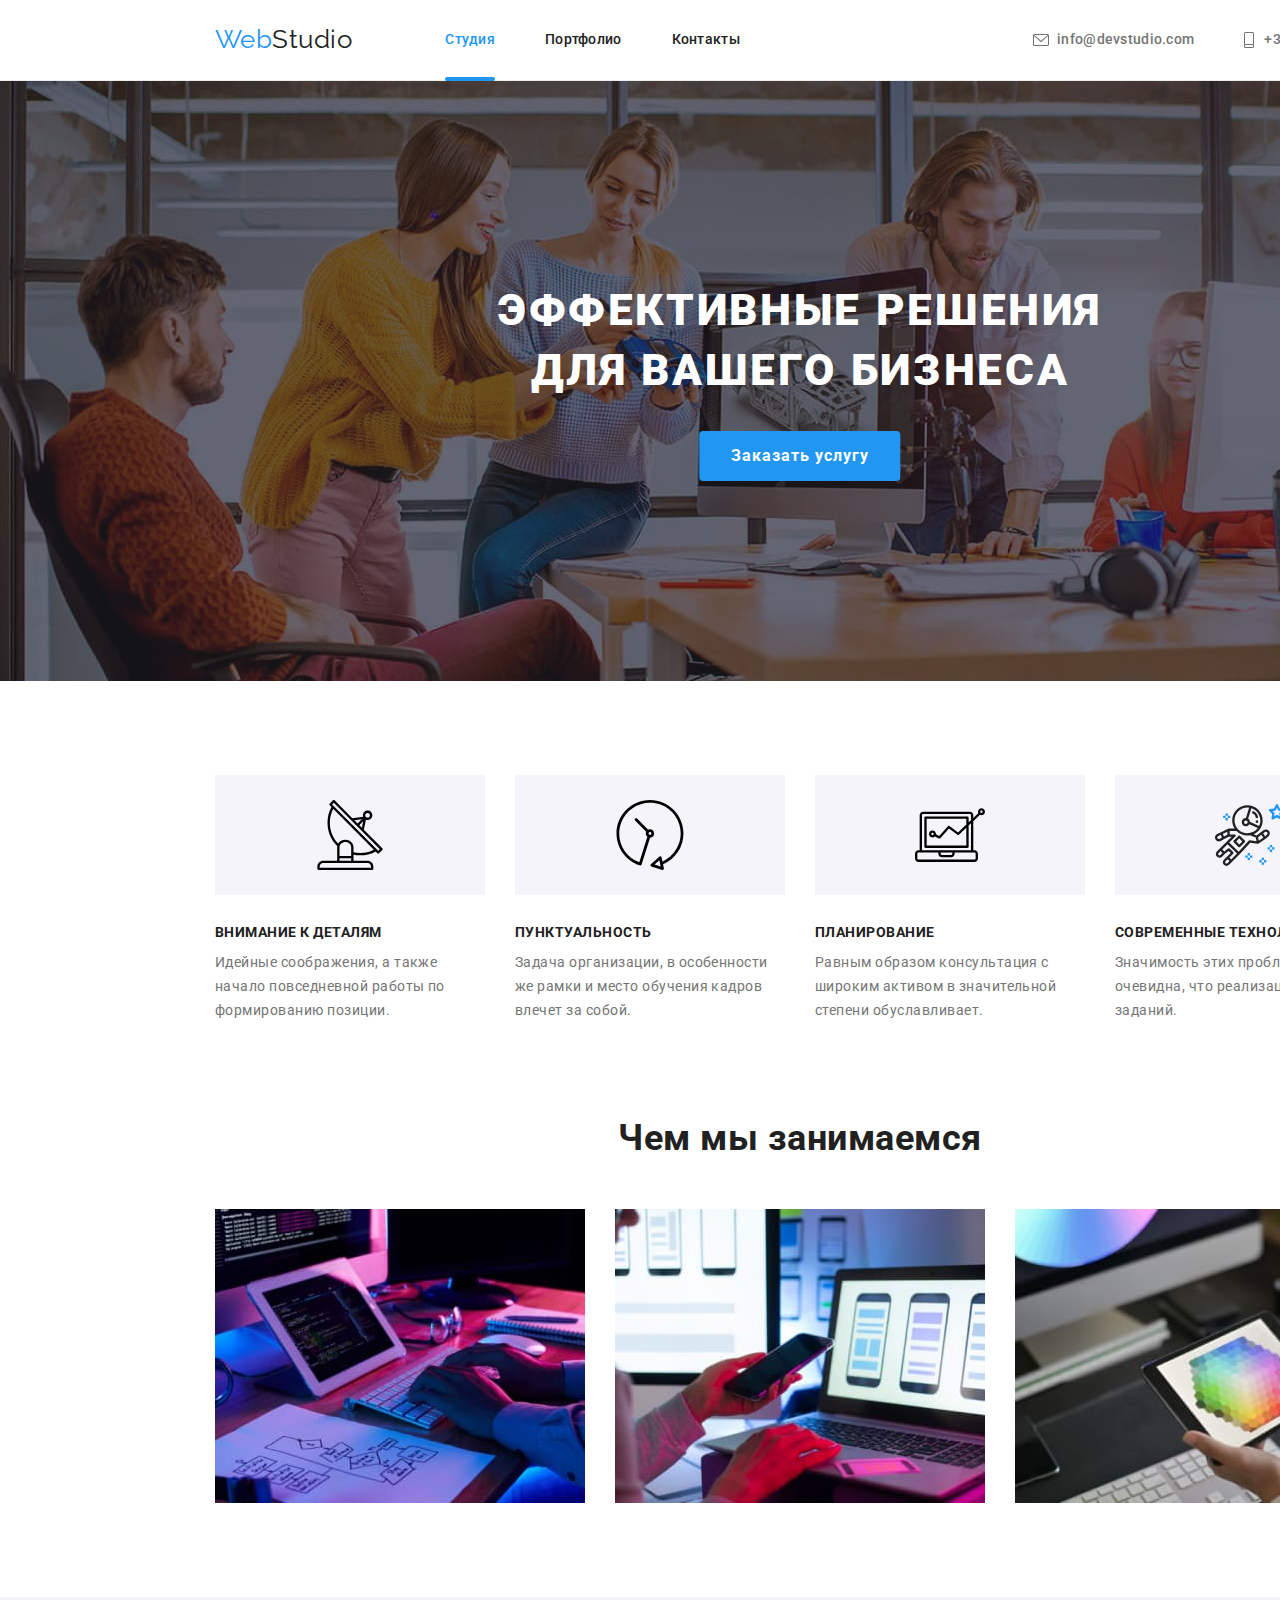
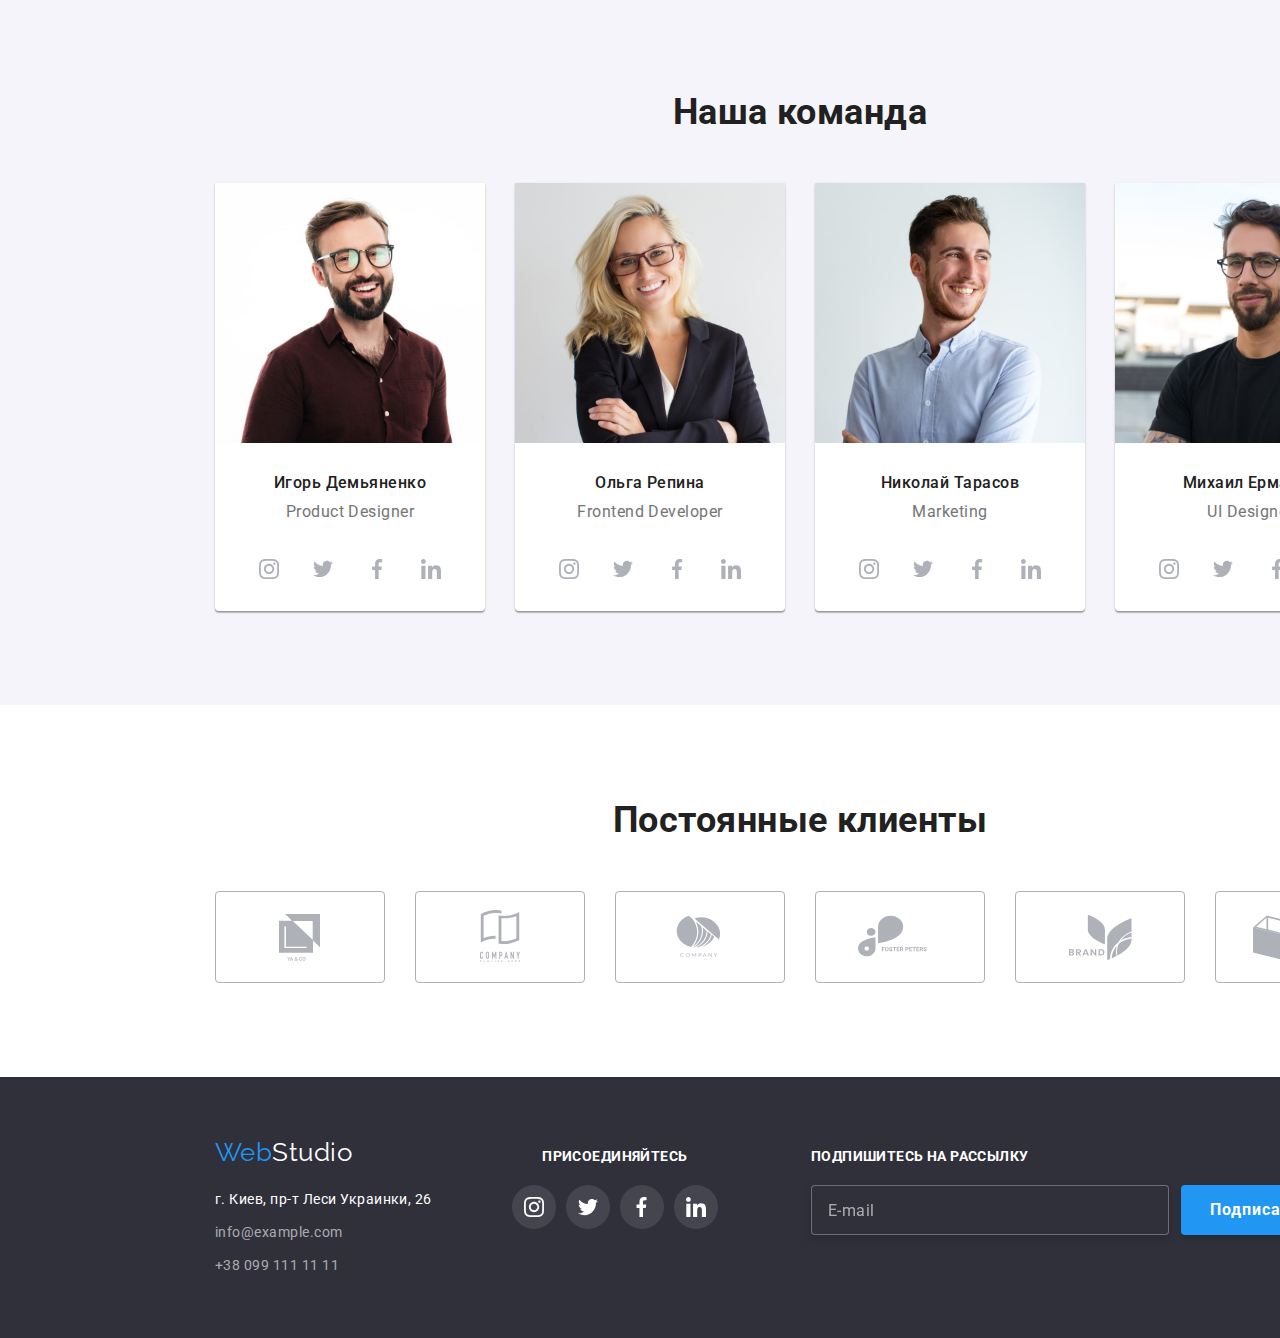
==== index.html @ bcb0fb11 "first commit" ====
<!DOCTYPE html>
<html lang="ru">
  <head>
    <meta charset="UTF-8" />
    <meta http-equiv="X-UA-Compatible" content="IE=edge" />
    <meta name="viewport" content="width=device-width, initial-scale=1.0" />
    <title>Студия</title>
    <link rel="preconnect" href="https://fonts.googleapis.com" />
    <link rel="preconnect" href="https://fonts.gstatic.com" crossorigin />
    <link
      href="https://fonts.googleapis.com/css2?family=Raleway:wght@700&family=Roboto:wght@400;500;700;900&display=swap"
      rel="stylesheet"
    />
    <!-- <link rel="stylesheet" href="./css/modern-normalize.css" /> -->
    <!-- <link rel="stylesheet" href="./css/styles.css" /> -->
    <title>Препроцессор SASS</title>
    <link rel="stylesheet" href="./css/main.min.css" />
  </head>
  <body>
    <!-- Шапка сайта -->
    <header class="page-header">
      <div class="page-header__header container">
        <a class="page-header__logo" href="" lang="en"
          >Web<span class="page-header__accent">Studio</span></a
        >
        <button
          type="button"
          class="menu-button"
          aria-expanded="false"
          aria-controls="menu-container"
          data-header-mobile-open
        >
          <svg width="40px" height="40px" aria-label="переключатель мобильного меню">
            <use class="icon-menu" href="./images/sprite.svg#icon-menu"></use>
          </svg>
        </button>
        <div data-header-mobile class="header-mobile" id="menu-container">
          <button data-header-mobile-close type="button" class="header-mobile__button">
            <svg width="40" height="40">
              <use class="icon-cross" href="./images/sprite.svg#icon-close-header-mobile"></use>
            </svg>
          </button>
          <nav>
            <ul class="header-mobile__nav">
              <li class="header-mobile__item">
                <a href="./index.html" class="header-mobile__link header-mobile__link--current"
                  >Студия</a
                >
              </li>
              <li class="header-mobile__item">
                <a href="./portfolio/portfolio.html" class="header-mobile__link">Портфолио</a>
              </li>
              <li class="header-mobile__item">
                <a href="" class="header-mobile__link">Контакты</a>
              </li>
            </ul>
          </nav>
          <ul class="header-mobile__contacts">
            <li class="header-mobile__item-contact">
              <a href="tel:+380961111111" class="header-mobile__tel"> +38 096 111 11 11 </a>
            </li>
            <li class="header-mobile__item-contact">
              <a href="mailto:info@devstudio.com" class="header-mobile__mail">
                info@devstudio.com
              </a>
            </li>
          </ul>
          <ul class="header-mobile__social">
            <li class="header-mobile__socialitem">
              <a class="header-mobile__sociallink" href="">Instagram</a>
            </li>
            <li class="header-mobile__socialitem">
              <a class="header-mobile__sociallink" href="">Twitter</a>
            </li>
            <li class="header-mobile__socialitem">
              <a class="header-mobile__sociallink" href="">Facebook</a>
            </li>
            <li class="header-mobile__socialitem">
              <a class="header-mobile__sociallink" href="">LinkedIn</a>
            </li>
          </ul>
        </div>

        <div class="page-header__tablet-desktop">
          <nav>
            <ul class="page-header__nav">
              <li class="page-header__item">
                <a href="./index.html" class="page-header__link page-header__link--current"
                  >Студия</a
                >
              </li>
              <li class="page-header__item">
                <a href="./portfolio/portfolio.html" class="page-header__link">Портфолио</a>
              </li>
              <li class="page-header__item">
                <a href="" class="page-header__link">Контакты</a>
              </li>
            </ul>
          </nav>
          <ul class="page-header__contacts">
            <li class="page-header__item-contact">
              <a href="mailto:info@devstudio.com" class="page-header__mail"
                ><svg class="page-header__mailicon">
                  <use href="./images/sprite.svg#icon-envelope"></use>
                </svg>
                info@devstudio.com
              </a>
            </li>
            <li class="page-header__item-contact">
              <a href="tel:+380961111111" class="page-header__tel">
                <svg class="page-header__telicon">
                  <use href="./images/sprite.svg#icon-phone"></use>
                </svg>
                +38 096 111 11 11
              </a>
            </li>
          </ul>
        </div>
      </div>
    </header>

    <!-- Главное поле -->
    <main>
      <!-- Герой -->
      <section class="hero">
        <div class="container">
          <h1 class="hero__title">
            Эффективные решения <br />
            для вашего бизнеса
          </h1>
          <button data-modal-open type="button" class="hero__button">Заказать услугу</button>
          <div data-modal class="modal__backdrop modal__backdrop--is-hidden">
            <div class="modal">
              <button data-modal-close type="button" class="modal__btnclose">
                <svg width="11" height="11">
                  <use href="./images/sprite.svg#icon-button-modal-close"></use>
                </svg>
              </button>
              <form class="modal__form" autocomplete="off">
                <h3 class="modal__title">Оставьте свои данные, мы вам перезвоним</h3>

                <div class="modal__field">
                  <label class="modal__label" for="user-name">Имя</label>
                  <input
                    class="modal__input"
                    type="text"
                    name="user-name"
                    id="user-name"
                    autocomplete="on"
                    autofocus
                  />
                  <svg class="modal__svg" width="12" height="12">
                    <use href="./images/sprite.svg#icon-man"></use>
                  </svg>
                </div>

                <div class="modal__field">
                  <label class="modal__label" for="user-tel">Телефон</label>
                  <input
                    class="modal__input"
                    type="tel"
                    name="user-tel"
                    id="user-tel"
                    autocomplete="on"
                  />
                  <svg class="modal__svg" width="12" height="12">
                    <use href="./images/sprite.svg#icon-handset"></use>
                  </svg>
                </div>

                <div class="modal__field">
                  <label class="modal__label" for="user-email">Почта</label>
                  <input
                    class="modal__input"
                    type="email"
                    name="user-email"
                    id="user-email"
                    autocomplete="on"
                  />
                  <svg class="modal__svg" width="12" height="12">
                    <use href="./images/sprite.svg#icon-envelop-black"></use>
                  </svg>
                </div>

                <div class="modal__field modal__comment">
                  <label class="modal__label" for="comment">Комментарий</label>
                  <textarea
                    class="modal__textarea"
                    name="comment"
                    id="comment"
                    rows="10"
                    placeholder="Введите текст"
                  ></textarea>
                </div>

                <div class="modal__field modal__agreement">
                  <label class="modal__condition" for="agreement">
                    <input
                      class="modal__checkbox"
                      type="checkbox"
                      name=""
                      value="agreement"
                      id="agreement"
                    />
                    <svg class="modal__icon" width="16" height="15">
                      <use href="./images/sprite.svg#icon-check"></use>
                    </svg>
                    <span class="modal__text">Соглашаюсь с рассылкой и принимаю</span>
                    <a class="modal__text--accent" href="">Условия договора</a>
                  </label>
                </div>
                <button class="modal__button" type="submit">Отправить</button>
              </form>
            </div>
          </div>
        </div>
      </section>

      <!-- Преимущества -->
      <section class="features">
        <div class="container">
          <ul class="features__list">
            <li class="features__item features__item-antenna">
              <div class="features__bgc">
                <svg class="features__icon">
                  <use href="./images/sprite.svg#icon-antenna"></use>
                </svg>
              </div>
              <h3 class="features__title">Внимание к деталям</h3>
              <p class="features__text">
                Идейные соображения, а также начало повседневной работы по формированию позиции.
              </p>
            </li>
            <li class="features__item features__item-clock">
              <div class="features__bgc">
                <svg class="features__icon">
                  <use href="./images/sprite.svg#icon-clock"></use>
                </svg>
              </div>
              <h3 class="features__title">Пунктуальность</h3>
              <p class="features__text">
                Задача организации, в особенности же рамки и место обучения кадров влечет за собой.
              </p>
            </li>
            <li class="features__item features__item-computer">
              <div class="features__bgc">
                <svg class="features__icon">
                  <use href="./images/sprite.svg#icon-computer"></use>
                </svg>
              </div>
              <h3 class="features__title">Планирование</h3>
              <p class="features__text">
                Равным образом консультация с широким активом в значительной степени обуславливает.
              </p>
            </li>
            <li class="features__item features__item-astronaut">
              <div class="features__bgc">
                <svg class="features__icon">
                  <use href="./images/sprite.svg#icon-astronaut"></use>
                </svg>
              </div>
              <h3 class="features__title">Современные технологии</h3>
              <p class="features__text">
                Значимость этих проблем настолько очевидна, что реализация плановых заданий.
              </p>
            </li>
          </ul>
        </div>
      </section>

      <!-- Примеры работ -->
      <section class="examples">
        <div class="container">
          <h2 class="examples__title">Чем мы занимаемся</h2>
          <ul class="examples__list">
            <li class="examples__item">
              <img
                class="examples__photo"
                src="./images/example_code.jpg"
                alt="Человек пишет программный код"
                width="370"
                height="294"
              />
              <div class="examples__window">Десктопные приложения</div>
            </li>
            <li class="examples__item">
              <img
                class="examples__photo"
                src="./images/example_display.jpg"
                alt="Человек верстает сайт"
                width="370"
                height="294"
              />
              <div class="examples__window">Мобильные приложения</div>
            </li>
            <li class="examples__item">
              <img
                class="examples__photo"
                src="./images/example_color.jpg"
                alt="Человек подбирает цветовую гамму"
                width="370"
                height="294"
              />
              <div class="examples__window">Дизайнерские решения</div>
            </li>
          </ul>
        </div>
      </section>

      <!-- Команда -->
      <section class="team">
        <div class="container">
          <h2 class="team__title">Наша команда</h2>
          <ul class="team__list">
            <li class="team__item">
              <picture>
                <source srcset="./images/ihor(mobile).jpg" media="(max-width: 767px)" />
                <source srcset="./images/ihor(tablet).jpg" media="(max-width: 1199px)" />
                <img
                  class="team__photo"
                  src="./images/ihor.jpg"
                  alt="Фото Игорь Демьяненко"
                  width="270"
                  height="260"
                />
              </picture>
              <div class="team__data">
                <h3 class="team__name">Игорь Демьяненко</h3>
                <p class="team__text" lang="en">Product Designer</p>
              </div>
              <ul class="team__links">
                <li class="team__button">
                  <a class="team__btnlink" href="">
                    <svg class="team__btnitem" width="20" height="20">
                      <use href="./images/sprite.svg#icon-instagram-1"></use>
                    </svg>
                  </a>
                </li>
                <li class="team__button">
                  <a class="team__btnlink" href="">
                    <svg class="team__btnitem" width="20" height="20">
                      <use href="./images/sprite.svg#icon-twitter-1"></use>
                    </svg>
                  </a>
                </li>
                <li class="team__button">
                  <a class="team__btnlink" href="">
                    <svg class="team__btnitem" width="20" height="20">
                      <use href="./images/sprite.svg#icon-fb-1"></use>
                    </svg>
                  </a>
                </li>
                <li class="team__button">
                  <a class="team__btnlink" href="">
                    <svg class="team__btnitem" width="20" height="20">
                      <use href="./images/sprite.svg#icon-linkedin-1"></use>
                    </svg>
                  </a>
                </li>
              </ul>
            </li>
            <li class="team__item">
              <picture>
                <source srcset="./images/olga(mobile).jpg" media="(max-width: 767px)" />
                <source srcset="./images/olga(tablet).jpg" media="(max-width: 1199px)" />
                <img
                  class="team__photo"
                  src="./images/olga.jpg"
                  alt="Фото Ольга Репина"
                  width="270"
                  height="260"
                />
              </picture>
              <div class="team__data">
                <h3 class="team__name">Ольга Репина</h3>
                <p class="team__text" lang="en">Frontend Developer</p>
              </div>
              <ul class="team__links">
                <li class="team__button">
                  <a class="team__btnlink" href="">
                    <svg class="team__btnitem" width="20" height="20">
                      <use href="./images/sprite.svg#icon-instagram-1"></use>
                    </svg>
                  </a>
                </li>
                <li class="team__button">
                  <a class="team__btnlink" href="">
                    <svg class="team__btnitem" width="20" height="20">
                      <use href="./images/sprite.svg#icon-twitter-1"></use>
                    </svg>
                  </a>
                </li>
                <li class="team__button">
                  <a class="team__btnlink" href="">
                    <svg class="team__btnitem" width="20" height="20">
                      <use href="./images/sprite.svg#icon-fb-1"></use>
                    </svg>
                  </a>
                </li>
                <li class="team__button">
                  <a class="team__btnlink" href="">
                    <svg class="team__btnitem" width="20" height="20">
                      <use href="./images/sprite.svg#icon-linkedin-1"></use>
                    </svg>
                  </a>
                </li>
              </ul>
            </li>
            <li class="team__item">
              <picture>
                <source srcset="./images/nikolai(mobile).jpg" media="(max-width: 767px)" />
                <source srcset="./images/nikolai(tablet).jpg" media="(max-width: 1199px)" />
                <img
                  class="team__photo"
                  src="./images/nikolai.jpg"
                  alt="Фото Николай Тарасов"
                  width="270"
                  height="260"
                />
              </picture>
              <div class="team__data">
                <h3 class="team__name">Николай Тарасов</h3>
                <p class="team__text" lang="en">Marketing</p>
              </div>
              <ul class="team__links">
                <li class="team__button">
                  <a class="team__btnlink" href="">
                    <svg class="team__btnitem" width="20" height="20">
                      <use href="./images/sprite.svg#icon-instagram-1"></use>
                    </svg>
                  </a>
                </li>
                <li class="team__button">
                  <a class="team__btnlink" href="">
                    <svg class="team__btnitem" width="20" height="20">
                      <use href="./images/sprite.svg#icon-twitter-1"></use>
                    </svg>
                  </a>
                </li>
                <li class="team__button">
                  <a class="team__btnlink" href="">
                    <svg class="team__btnitem" width="20" height="20">
                      <use href="./images/sprite.svg#icon-fb-1"></use>
                    </svg>
                  </a>
                </li>
                <li class="team__button">
                  <a class="team__btnlink" href="">
                    <svg class="team__btnitem" width="20" height="20">
                      <use href="./images/sprite.svg#icon-linkedin-1"></use>
                    </svg>
                  </a>
                </li>
              </ul>
            </li>
            <li class="team__item">
              <picture>
                <source srcset="./images/mihail(mobile).jpg" media="(max-width: 767px)" />
                <source srcset="./images/mihail(tablet).jpg" media="(max-width: 1199px)" />
                <img
                  class="team__photo"
                  src="./images/mihail.jpg"
                  alt="Фото Михаил Ермаков"
                  width="270"
                  height="260"
                />
              </picture>
              <div class="team__data">
                <h3 class="team__name">Михаил Ермаков</h3>
                <p class="team__text" lang="en">UI Designer</p>
              </div>
              <ul class="team__links">
                <li class="team__button">
                  <a class="team__btnlink" href="">
                    <svg class="team__btnitem" width="20" height="20">
                      <use href="./images/sprite.svg#icon-instagram-1"></use>
                    </svg>
                  </a>
                </li>
                <li class="team__button">
                  <a class="team__btnlink" href="">
                    <svg class="team__btnitem" width="20" height="20">
                      <use href="./images/sprite.svg#icon-twitter-1"></use>
                    </svg>
                  </a>
                </li>
                <li class="team__button">
                  <a class="team__btnlink" href="">
                    <svg class="team__btnitem" width="20" height="20">
                      <use href="./images/sprite.svg#icon-fb-1"></use>
                    </svg>
                  </a>
                </li>
                <li class="team__button">
                  <a class="team__btnlink" href="">
                    <svg class="team__btnitem" width="20" height="20">
                      <use href="./images/sprite.svg#icon-linkedin-1"></use>
                    </svg>
                  </a>
                </li>
              </ul>
            </li>
          </ul>
        </div>
      </section>

      <!-- Клиенты -->
      <section class="clients">
        <div class="container">
          <h2 class="clients__title">Постоянные клиенты</h2>
          <ul class="clients__links">
            <li class="clients__icon">
              <a class="clients__button" href="">
                <svg class="clients__btnlink" width="106" height="60">
                  <use href="./images/sprite.svg#icon-company-1"></use>
                </svg>
                <!-- <svg
                  width="106"
                  height="60"
                  fill="none"
                  xmlns="http://www.w3.org/2000/svg"
                >
                  <path
                    fill-rule="evenodd"
                    clip-rule="evenodd"
                    d="m38 7 7.008 6.634L32 13.626v32.188h34V33.507l7 6.627V7H38Zm27.692 25.728-19.87-18.81h19.87v18.81Zm-6.169 8.377H37.38V19.459h1.565V39.64h20.578v1.465ZM42.61 50.1l-.818 1.685-.818-1.685h-.686l1.194 2.246v1.309h.62v-1.309l1.191-2.246h-.683Zm1.028 3.555.288-.828h1.377l.29.828h.645l-1.345-3.555h-.555l-1.342 3.555h.642Zm.976-2.8.515 1.474h-1.03l.515-1.475Zm3.257 1.389a.807.807 0 0 0-.134.451c0 .3.105.543.315.73.211.186.493.279.844.279.352 0 .655-.096.909-.286l.2.237h.688l-.522-.618c.205-.28.307-.639.307-1.077h-.515c0 .24-.05.457-.149.652l-.686-.81.242-.176a1.34 1.34 0 0 0 .369-.371.785.785 0 0 0 .112-.41.732.732 0 0 0-.249-.564.895.895 0 0 0-.635-.23c-.286 0-.514.082-.683.244-.17.162-.254.381-.254.66 0 .114.027.231.08.354.056.122.153.27.29.444-.263.189-.44.352-.529.49Zm1.604.786a.905.905 0 0 1-.561.2.585.585 0 0 1-.425-.154.533.533 0 0 1-.159-.4c0-.19.098-.36.293-.508l.076-.054.776.916Zm-.637-1.575c-.168-.207-.252-.378-.252-.515 0-.119.035-.217.103-.295a.348.348 0 0 1 .276-.118.37.37 0 0 1 .266.1c.07.066.105.145.105.237a.44.44 0 0 1-.151.345l-.076.06-.271.186Zm5.786 1.931c.244-.213.384-.51.42-.888h-.615c-.033.254-.11.435-.232.544-.122.11-.305.164-.547.164-.265 0-.467-.101-.605-.303-.137-.202-.206-.495-.206-.88v-.314c.004-.38.077-.666.22-.862.145-.197.352-.295.62-.295.231 0 .406.057.525.17.12.113.195.297.225.552h.615c-.04-.389-.178-.69-.417-.903-.24-.213-.555-.32-.948-.32-.291 0-.548.07-.771.208a1.346 1.346 0 0 0-.51.59 2.082 2.082 0 0 0-.179.887v.332c.005.327.066.614.183.862.118.247.284.438.498.573.217.134.467.2.75.2.405 0 .73-.105.974-.317Zm3.63-.498c.12-.264.181-.57.181-.918v-.197a2.149 2.149 0 0 0-.185-.911 1.356 1.356 0 0 0-.52-.6c-.224-.14-.48-.21-.77-.21-.29 0-.546.07-.771.212-.223.14-.396.342-.52.608a2.174 2.174 0 0 0-.183.918v.2c.002.34.063.64.185.9.124.261.298.462.523.604.226.14.483.21.771.21.292 0 .549-.07.772-.21.224-.142.397-.344.517-.606Zm-.661-2.01c.15.21.224.513.224.907v.185c0 .4-.074.705-.222.913-.146.209-.356.313-.63.313a.738.738 0 0 1-.634-.32c-.152-.213-.227-.515-.227-.906v-.205c.003-.382.08-.678.229-.886a.731.731 0 0 1 .627-.315c.274 0 .485.105.633.315Z"
                    fill="#AFB1B8"
                  />
                </svg> -->
              </a>
            </li>
            <li class="clients__icon">
              <a class="clients__button" href="">
                <svg class="clients__btnlink" width="106" height="60">
                  <use href="./images/sprite.svg#icon-company-2"></use>
                </svg>
                <!-- <svg
                  width="106"
                  height="60"
                  fill="none"
                  xmlns="http://www.w3.org/2000/svg"
                >
                  <path
                    fill-rule="evenodd"
                    clip-rule="evenodd"
                    d="M50.114 5.935h-.137c-.21-.013-.42-.018-.63-.023h-.455c-.397 0-.802.01-1.204.03a.625.625 0 0 0-.091 0A28.275 28.275 0 0 0 37.08 8.625l-.432.208v22.142l1.012-.344c.888-.305 1.834-.58 2.813-.834a34.329 34.329 0 0 1 8.095-1.075v2.909c-.362.002-.713.012-1.065.03h-.084a32.36 32.36 0 0 0-6.228.956 31.635 31.635 0 0 0-7.42 2.892V7.112a29.727 29.727 0 0 1 7.785-3.166A29.793 29.793 0 0 1 48.892 3h.427c.511.013 1.01.036 1.478.071 1.233.087 2.456.282 3.655.583v2.863a22.623 22.623 0 0 0-3.541-.534l-.073-.006c-.247-.021-.494-.042-.724-.042Zm5.039 2.926c.635.049 1.293.072 1.958.072a31.467 31.467 0 0 0 7.713-.99A31.777 31.777 0 0 0 72.24 5.05v27.89a29.815 29.815 0 0 1-7.786 3.166 29.943 29.943 0 0 1-7.337.944 22.405 22.405 0 0 1-5.565-.656V8.322c.43.1.873.191 1.323.267.739.125 1.518.216 2.277.272Zm14.194.217-1.012.34c-.93.313-1.87.593-2.813.842a34.263 34.263 0 0 1-8.406 1.078c-.66 0-1.267-.018-1.854-.056l-.807-.053V34.006l.693.06c.642.057 1.305.085 1.973.085a26.884 26.884 0 0 0 6.62-.857 27.764 27.764 0 0 0 5.174-1.86l.432-.208V9.078Z"
                    fill="#AFB1B8"
                  />
                  <path
                    d="M35.737 45.212a1.491 1.491 0 0 0-1.126-.455 1.672 1.672 0 0 0-.65.122 1.464 1.464 0 0 0-.832.842c-.08.2-.119.413-.116.628v3.794c-.01.267.042.533.149.778.09.195.219.368.38.509.151.127.329.22.52.27.185.051.376.078.567.078.211.002.42-.043.612-.132a1.6 1.6 0 0 0 .96-1.465v-.424h-.993v.338a.88.88 0 0 1-.058.338.608.608 0 0 1-.144.214.697.697 0 0 1-.415.145.503.503 0 0 1-.465-.204.898.898 0 0 1-.132-.508v-3.538c-.006-.196.036-.39.122-.567a.507.507 0 0 1 .485-.229.527.527 0 0 1 .443.214.806.806 0 0 1 .164.509v.328h.982v-.387a1.79 1.79 0 0 0-.121-.664 1.56 1.56 0 0 0-.332-.534ZM41.629 45.17a1.765 1.765 0 0 0-1.128-.418c-.202 0-.403.037-.592.107A1.56 1.56 0 0 0 39 45.7c-.1.231-.15.482-.145.735v3.638c-.007.256.043.51.145.745.09.196.22.37.384.509.152.14.33.25.524.32.19.07.39.106.592.107a1.714 1.714 0 0 0 1.128-.427c.158-.142.285-.315.374-.509.102-.234.151-.489.145-.745v-3.639a1.77 1.77 0 0 0-.145-.734 1.641 1.641 0 0 0-.374-.532Zm-.463 4.904a.656.656 0 0 1-.197.527.727.727 0 0 1-.934 0 .65.65 0 0 1-.197-.527v-3.639a.653.653 0 0 1 .197-.526.726.726 0 0 1 .934 0 .652.652 0 0 1 .197.526v3.64ZM49.367 51.7v-6.89h-.953l-1.253 3.647h-.017l-1.263-3.646h-.943v6.888h.984v-4.19h.018l.963 2.962h.491l.971-2.962h.018v4.19h.984ZM54.958 45.294c-.151-.17-.343-.3-.556-.377a2.184 2.184 0 0 0-.714-.107h-1.462v6.89h.982v-2.691h.505c.307.014.611-.051.886-.188a1.43 1.43 0 0 0 .539-.527c.113-.183.19-.387.225-.6a4.9 4.9 0 0 0 .053-.783c.01-.33-.023-.662-.096-.984a1.466 1.466 0 0 0-.362-.633Zm-.506 2.1a.867.867 0 0 1-.091.359.552.552 0 0 1-.253.241 1.006 1.006 0 0 1-.463.087h-.448v-2.342h.506a.942.942 0 0 1 .443.086.556.556 0 0 1 .23.254c.054.121.083.252.086.384v.458c0 .16.01.326 0 .473h-.01ZM59.608 44.81h-.805l-1.518 6.89h.982l.288-1.48h1.339l.288 1.48h.981l-1.555-6.89Zm-.906 4.471.483-2.497h.018l.48 2.497h-.981ZM65.95 48.96h-.018l-1.482-4.15h-.944v6.89h.981v-4.143h.02l1.5 4.142h.924v-6.888h-.981v4.15ZM71.948 44.81l-.79 2.74h-.02l-.79-2.74H69.31l1.348 3.978v2.911h.982v-2.911l1.348-3.977h-1.04ZM33 53.645h.473v1.327h.321v-1.328h.47v-.272H33v.273ZM36.977 53.372l-.62 1.6h.341l.132-.364h.638l.136.364h.35l-.636-1.6h-.341Zm-.05.967.217-.593.217.593h-.435ZM40.908 54.382h.37v.206a.613.613 0 0 1-.38.135.404.404 0 0 1-.34-.153.67.67 0 0 1-.118-.417c0-.356.154-.534.46-.534a.337.337 0 0 1 .362.255l.316-.062c-.068-.312-.293-.47-.678-.47a.804.804 0 0 0-.559.206.78.78 0 0 0-.23.615.872.872 0 0 0 .205.6.776.776 0 0 0 .607.235.96.96 0 0 0 .678-.255v-.63h-.693v.27ZM44.923 53.372h-.324v1.6h1.12V54.7h-.796v-1.328ZM48.318 53.372h-.324v1.6h.324v-1.6ZM51.636 54.44l-.655-1.068h-.313v1.6h.3v-1.045l.643 1.045h.322v-1.6h-.297v1.069ZM54.637 54.267h.797v-.272h-.797v-.35h.857v-.273h-1.181v1.6h1.214V54.7h-.89v-.433ZM61.912 54.003h-.63v-.63h-.32v1.599h.32v-.7h.63v.7h.322v-1.6h-.322v.631ZM64.93 54.267h.8v-.272h-.8v-.35h.86v-.273H64.61v1.6h1.212V54.7h-.89v-.433ZM69.023 54.268c.279-.044.42-.191.42-.445a.383.383 0 0 0-.157-.356.904.904 0 0 0-.468-.094h-.678v1.599h.322v-.669h.063a.431.431 0 0 1 .2.036c.047.029.086.069.114.117l.349.508h.384l-.195-.312a1.115 1.115 0 0 0-.354-.384Zm-.324-.222h-.237v-.401h.253a.84.84 0 0 1 .326.038.21.21 0 0 1-.015.325.913.913 0 0 1-.327.038ZM72.11 54.267h.796v-.272h-.796v-.35h.86v-.273h-1.184v1.6H73V54.7h-.89v-.433Z"
                    fill="#AFB1B8"
                  />
                </svg> -->
              </a>
            </li>
            <li class="clients__icon">
              <a class="clients__button" href="">
                <svg class="clients__btnlink" width="106" height="60">
                  <use href="./images/sprite.svg#icon-company-3"></use>
                </svg>
                <!-- <svg
                  width="106"
                  height="60"
                  fill="none"
                  xmlns="http://www.w3.org/2000/svg"
                >
                  <path
                    d="M36.406 49.101c.016 0 .032.004.046.01a.121.121 0 0 1 .039.024l.218.208c-.17.169-.379.304-.614.396a2.39 2.39 0 0 1-.87.142c-.28.005-.558-.04-.817-.133a1.794 1.794 0 0 1-.617-.374 1.674 1.674 0 0 1-.397-.578 1.926 1.926 0 0 1-.14-.742 1.724 1.724 0 0 1 .573-1.322c.186-.163.409-.291.654-.377.269-.09.555-.135.843-.132a2.27 2.27 0 0 1 .782.12c.216.082.414.195.587.335l-.183.222a.178.178 0 0 1-.046.04.125.125 0 0 1-.074.017.178.178 0 0 1-.08-.023l-.097-.06-.137-.076a1.548 1.548 0 0 0-.43-.132 1.891 1.891 0 0 0-.325-.024 1.76 1.76 0 0 0-.605.1 1.39 1.39 0 0 0-.475.28c-.136.128-.24.28-.308.445a1.5 1.5 0 0 0-.111.587 1.53 1.53 0 0 0 .111.597c.067.164.17.314.303.443.125.12.28.215.453.275.178.064.368.096.561.095.111.001.223-.005.333-.019a1.316 1.316 0 0 0 .72-.306.171.171 0 0 1 .103-.038ZM42.704 48.054a1.81 1.81 0 0 1-.147.737 1.594 1.594 0 0 1-.41.572 1.889 1.889 0 0 1-.645.375 2.655 2.655 0 0 1-1.658 0 1.91 1.91 0 0 1-.64-.377 1.678 1.678 0 0 1-.415-.578 1.922 1.922 0 0 1 0-1.475c.093-.216.234-.413.415-.58.182-.159.4-.282.64-.363a2.61 2.61 0 0 1 1.658 0c.242.085.461.213.643.376.18.165.32.36.412.571.101.238.151.489.147.742Zm-.572 0a1.566 1.566 0 0 0-.104-.593 1.22 1.22 0 0 0-.752-.722 1.918 1.918 0 0 0-1.205 0 1.295 1.295 0 0 0-.461.28 1.191 1.191 0 0 0-.295.443 1.737 1.737 0 0 0 0 1.184 1.209 1.209 0 0 0 .756.72c.388.127.816.127 1.205 0 .175-.061.332-.156.46-.277.131-.129.23-.28.292-.443.073-.19.108-.391.104-.592ZM47.001 48.675l.058.132c.021-.047.04-.09.062-.132a1.23 1.23 0 0 1 .071-.13l1.393-2.201c.028-.038.052-.062.08-.069a.373.373 0 0 1 .114-.012h.412v3.58h-.488V47.1a.938.938 0 0 1 0-.124L47.3 49.208a.203.203 0 0 1-.082.081.246.246 0 0 1-.12.03h-.079a.243.243 0 0 1-.12-.03.2.2 0 0 1-.081-.081l-1.443-2.246V49.835h-.471v-3.572h.411a.373.373 0 0 1 .115.012c.034.015.06.039.076.069l1.423 2.203a.76.76 0 0 1 .071.128ZM52.244 48.497v1.34H51.7v-3.574h1.216c.23-.004.458.023.679.078.176.044.34.12.48.223a.922.922 0 0 1 .272.35c.065.146.096.302.093.458a.993.993 0 0 1-.395.815c-.14.107-.305.188-.483.236a2.3 2.3 0 0 1-.657.083l-.66-.01Zm0-.384h.66c.143.002.286-.017.423-.054a.924.924 0 0 0 .305-.154.686.686 0 0 0 .25-.538.605.605 0 0 0-.054-.291.69.69 0 0 0-.19-.244 1.172 1.172 0 0 0-.734-.192h-.66v1.473ZM59.573 49.842h-.43a.205.205 0 0 1-.12-.033.222.222 0 0 1-.072-.083l-.37-.864h-1.863l-.384.864a.205.205 0 0 1-.19.116h-.432l1.636-3.58h.567l1.658 3.58Zm-2.7-1.329h1.538l-.648-1.457c-.05-.11-.09-.222-.123-.336l-.063.187c-.019.057-.04.11-.06.152l-.643 1.454ZM61.929 46.28c.032.015.06.037.081.063l2.386 2.699v-2.779h.488v3.58h-.272a.265.265 0 0 1-.112-.022.299.299 0 0 1-.088-.066l-2.382-2.696a.974.974 0 0 1 0 .123v2.66h-.488v-3.58h.289c.033 0 .067.006.098.017ZM68.903 48.419v1.421h-.545V48.42l-1.508-2.156h.488a.197.197 0 0 1 .117.03c.03.024.055.051.074.081l.943 1.391c.038.06.071.114.098.166.028.052.05.102.069.151l.07-.154c.027-.056.058-.11.093-.163l.93-1.4a.376.376 0 0 1 .07-.076.182.182 0 0 1 .118-.035h.493l-1.51 2.165ZM46.731 40.256c.237.026.477.047.72.066 3.679-1.43 6.791-3.77 8.948-6.728 2.156-2.958 3.261-6.403 3.177-9.904l-4.054-3.522c.824 3.727.438 7.58-1.114 11.128-1.553 3.548-4.21 6.65-7.677 8.96Z"
                    fill="#AFB1B8"
                  />
                  <path
                    d="m45.284 40.092.109.02c3.704-2.303 6.527-5.517 8.106-9.228 1.579-3.711 1.84-7.749.75-11.59l-5.775-5.017c2.335 4.124 3.276 8.74 2.71 13.31-.564 4.57-2.61 8.906-5.9 12.505ZM64.868 27.826c-.981 3.847-3.364 7.316-6.794 9.893a21.629 21.629 0 0 1-3.229 2.013c2.794-.713 5.361-1.974 7.505-3.686s3.807-3.829 4.86-6.187l-2.342-2.033Z"
                    fill="#AFB1B8"
                  />
                  <path
                    d="m63.949 27.26-3.334-2.897c-.064 3.303-1.145 6.531-3.13 9.348-1.986 2.818-4.804 5.122-8.16 6.673h.016c.748 0 1.495-.04 2.238-.116 3.137-1.113 5.909-2.883 8.067-5.153 2.159-2.27 3.637-4.968 4.303-7.855ZM45.766 12.16 41.788 8.7c-3.556 1.194-6.614 3.293-8.775 6.022-2.16 2.73-3.322 5.961-3.333 9.274.013 3.66 1.431 7.212 4.03 10.093 2.597 2.88 6.227 4.927 10.314 5.814 3.648-3.862 5.785-8.634 6.098-13.623.313-4.99-1.213-9.935-4.356-14.12ZM73.14 26.727c-.014-4.342-2.006-8.503-5.54-11.574-3.534-3.07-8.324-4.801-13.322-4.814a21.18 21.18 0 0 0-6.753 1.092L71.88 32.593a14.352 14.352 0 0 0 1.26-5.866Z"
                    fill="#AFB1B8"
                  />
                </svg> -->
              </a>
            </li>
            <li class="clients__icon">
              <a class="clients__button" href="">
                <svg class="clients__btnlink" width="106" height="60">
                  <use href="./images/sprite.svg#icon-company-4"></use>
                </svg>
                <!-- <svg
                  width="106"
                  height="60"
                  fill="none"
                  xmlns="http://www.w3.org/2000/svg"
                >
                  <path
                    d="M24.146 21.103h-.003c-2.398 0-4.342 1.727-4.342 3.858v.003c0 2.131 1.944 3.859 4.342 3.859h.003c2.398 0 4.342-1.728 4.342-3.859v-.002c0-2.132-1.944-3.86-4.342-3.86ZM56.195 19.87c-.007-2.96-1.333-5.798-3.688-7.891C50.153 9.886 46.96 8.707 43.63 8.7c-3.332.005-6.526 1.184-8.882 3.277-2.356 2.094-3.682 4.931-3.69 7.892v16.323s25.134-2.488 25.137-16.32v-.003ZM11 41.55c.006 2.06.93 4.033 2.568 5.49 1.638 1.456 3.859 2.277 6.176 2.283 2.317-.006 4.537-.827 6.176-2.283 1.638-1.456 2.562-3.429 2.568-5.488V30.194S11 31.927 11 41.55Zm8.744 2.034c-.453 0-.895-.119-1.272-.343a2.107 2.107 0 0 1-.843-.913 1.825 1.825 0 0 1-.13-1.175c.088-.395.306-.758.626-1.042.32-.285.728-.479 1.172-.557a2.558 2.558 0 0 1 1.323.115c.419.154.776.415 1.028.75s.386.728.386 1.13c.001.268-.057.534-.172.782a2.036 2.036 0 0 1-.496.662c-.212.19-.465.34-.744.443a2.539 2.539 0 0 1-.878.156v-.008ZM37.418 42.464H35.73v1.743h-.879V39.94h2.778v.712H35.73v1.102h1.688v.709Zm4.224-.293c0 .42-.074.788-.222 1.104-.149.317-.362.56-.64.733a1.755 1.755 0 0 1-.948.258c-.354 0-.67-.085-.947-.255a1.695 1.695 0 0 1-.644-.727 2.511 2.511 0 0 1-.231-1.09v-.21c0-.42.075-.79.225-1.108.152-.32.366-.566.642-.735.277-.172.593-.258.949-.258.355 0 .67.086.946.258.278.17.491.415.642.735.152.318.228.686.228 1.104v.19Zm-.89-.194c0-.447-.08-.787-.24-1.02a.783.783 0 0 0-.686-.348.782.782 0 0 0-.683.346c-.16.229-.241.564-.243 1.008v.208c0 .435.08.773.24 1.013.16.24.39.36.692.36a.775.775 0 0 0 .68-.345c.158-.232.238-.57.24-1.014v-.208Zm3.74 1.11a.447.447 0 0 0-.175-.38c-.117-.09-.328-.184-.633-.281a4.575 4.575 0 0 1-.723-.293c-.485-.262-.727-.615-.727-1.058 0-.23.064-.436.193-.615.131-.182.318-.323.56-.425.244-.101.518-.152.82-.152.305 0 .576.055.815.167.238.11.423.264.553.466.133.2.2.43.2.685h-.88c0-.195-.06-.347-.184-.454-.123-.11-.296-.164-.518-.164-.215 0-.382.046-.501.138a.426.426 0 0 0-.179.357c0 .139.07.255.208.349.14.093.347.181.618.263.5.15.864.337 1.093.56.228.222.343.5.343.832 0 .369-.14.66-.42.87-.279.209-.654.314-1.127.314-.328 0-.627-.06-.897-.18a1.438 1.438 0 0 1-.618-.494 1.27 1.27 0 0 1-.21-.727h.881c0 .47.281.706.844.706.209 0 .372-.042.49-.126a.418.418 0 0 0 .175-.357Zm4.691-2.434h-1.306v3.554h-.88v-3.554H45.71v-.712h3.474v.712Zm3.07 1.705h-1.687v1.143h1.98v.706h-2.859V39.94h2.854v.712h-1.975v1.017h1.688v.688Zm2.388.287h-.7v1.562h-.879V39.94h1.585c.504 0 .893.113 1.166.337.274.225.41.542.41.952 0 .291-.063.535-.19.73a1.282 1.282 0 0 1-.571.463l.922 1.743v.04h-.943l-.8-1.56Zm-.7-.712h.71c.22 0 .39-.055.512-.166a.607.607 0 0 0 .181-.466c0-.202-.057-.36-.172-.475-.114-.115-.288-.173-.525-.173h-.706v1.28Zm5.326.771v1.503h-.879V39.94h1.664c.32 0 .602.059.844.176.244.117.432.284.563.501.13.215.196.46.196.735 0 .418-.144.748-.43.99-.286.24-.681.361-1.187.361h-.77Zm0-.712h.785c.233 0 .41-.055.53-.164.124-.11.185-.266.185-.469a.704.704 0 0 0-.184-.507c-.123-.128-.293-.195-.51-.199h-.806v1.34Zm5.56.366H63.14v1.143h1.98v.706h-2.859V39.94h2.854v.712H63.14v1.017h1.688v.688Zm4.079-1.705h-1.307v3.554h-.879v-3.554h-1.289v-.712h3.475v.712Zm3.07 1.705H70.29v1.143h1.98v.706h-2.86V39.94h2.854v.712H70.29v1.017h1.687v.688Zm2.388.287h-.7v1.562h-.88V39.94h1.586c.504 0 .892.113 1.166.337.273.225.41.542.41.952 0 .291-.064.535-.19.73a1.283 1.283 0 0 1-.572.463l.923 1.743v.04h-.943l-.8-1.56Zm-.7-.712h.709c.22 0 .391-.055.512-.166a.607.607 0 0 0 .182-.466c0-.202-.057-.36-.173-.475-.113-.115-.288-.173-.524-.173h-.706v1.28Zm5.165 1.155a.447.447 0 0 0-.176-.381c-.117-.09-.328-.184-.633-.281a4.57 4.57 0 0 1-.723-.293c-.485-.262-.727-.615-.727-1.058 0-.23.065-.436.193-.615.131-.182.318-.323.56-.425.244-.101.518-.152.82-.152.305 0 .576.055.815.167.238.11.423.264.553.466.133.2.2.43.2.685h-.88c0-.195-.06-.347-.184-.454-.123-.11-.296-.164-.518-.164-.215 0-.382.046-.501.138a.426.426 0 0 0-.18.357c0 .139.07.255.209.349.14.093.347.181.618.263.5.15.864.337 1.093.56.228.222.343.5.343.832 0 .369-.14.66-.42.87-.279.209-.655.314-1.127.314-.328 0-.627-.06-.897-.18a1.438 1.438 0 0 1-.618-.494 1.27 1.27 0 0 1-.21-.727h.881c0 .47.281.706.844.706.209 0 .372-.042.489-.126a.418.418 0 0 0 .176-.357Z"
                    fill="#AFB1B8"
                  />
                </svg> -->
              </a>
            </li>
            <li class="clients__icon">
              <a class="clients__button" href="">
                <svg class="clients__btnlink" width="63" height="47">
                  <use href="./images/sprite.svg#icon-company-5"></use>
                </svg>
                <!-- <svg
                  width="106"
                  height="60"
                  fill="none"
                  xmlns="http://www.w3.org/2000/svg"
                >
                  <path
                    d="M26.757 44.735c.244.276.373.622.367.977a1.43 1.43 0 0 1-.131.676 1.558 1.558 0 0 1-.438.558 2.627 2.627 0 0 1-1.651.45H22v-6.19h2.844a2.593 2.593 0 0 1 1.576.41c.184.142.33.32.425.52.096.202.139.42.127.64.016.34-.1.677-.33.946-.221.246-.526.416-.866.484.385.064.733.252.98.53Zm-3.406-.934h1.216c.276.018.55-.055.773-.206a.738.738 0 0 0 .207-.275.68.68 0 0 0 .054-.33.702.702 0 0 0-.055-.329.759.759 0 0 0-.203-.276 1.255 1.255 0 0 0-.796-.209H23.35v1.625Zm2.108 2.374a.777.777 0 0 0 .224-.284.712.712 0 0 0 .063-.345.722.722 0 0 0-.066-.35.788.788 0 0 0-.228-.285 1.338 1.338 0 0 0-.826-.224h-1.275v1.703h1.292c.29.015.578-.06.816-.215ZM32.57 47.397l-1.581-2.42h-.595v2.42h-1.361v-6.191h2.577a2.699 2.699 0 0 1 1.793.526c.36.336.578.779.613 1.248a1.86 1.86 0 0 1-.421 1.314 2.148 2.148 0 0 1-1.229.629l1.685 2.474h-1.48Zm-2.176-3.264h1.113c.773 0 1.16-.312 1.16-.937a.852.852 0 0 0-.063-.375.917.917 0 0 0-.221-.321 1.282 1.282 0 0 0-.876-.251h-1.126l.013 1.884ZM40.01 46.15h-2.712l-.479 1.247h-1.427l2.49-6.122h1.544l2.48 6.122H40.48l-.469-1.246Zm-.363-.937-.991-2.613-.991 2.613h1.982ZM49.322 47.397h-1.35l-3.03-4.21v4.21h-1.348v-6.192h1.348l3.03 4.235v-4.235h1.35v6.192ZM57.033 45.915c-.28.467-.705.848-1.223 1.092a4.288 4.288 0 0 1-1.9.39h-2.404v-6.191h2.405a4.376 4.376 0 0 1 1.9.38c.517.24.943.616 1.222 1.08.278.504.423 1.06.423 1.625 0 .564-.145 1.12-.423 1.624Zm-1.546-.148a2.16 2.16 0 0 0 .597-1.478c0-.542-.212-1.066-.597-1.477a2.488 2.488 0 0 0-1.692-.527h-.938v4.008h.938a2.49 2.49 0 0 0 1.692-.526ZM40.856 6.767s17.438 6.028 17.069 14.751v14.754s-17.426-6.03-17.063-14.754l-.006-14.751ZM73.46 32.818c3.294-2.075 7.103-3.36 11.08-3.738v-4.62c-4.582 1.618-8.47 4.55-11.08 8.358Z"
                    fill="#AFB1B8"
                  />
                  <path
                    d="M71.482 34.21c2.695-4.97 7.368-8.805 13.058-10.717V10.185s-24.835 8.587-24.31 21.009V52.2s1.107-.384 2.848-1.104c0-.671 0-1.349.08-2.03.513-5.766 3.507-11.11 8.324-14.857Z"
                    fill="#AFB1B8"
                  />
                  <path
                    d="M69.12 42.013c.13-1.457.421-2.898.868-4.301-2.998 3.235-4.815 7.25-5.192 11.479-.037.399-.057.798-.067 1.21a74.756 74.756 0 0 0 4.777-2.305c-.44-2.001-.57-4.049-.386-6.083ZM70.108 42.089a19.051 19.051 0 0 0 .307 5.508c6.785-3.718 14.41-9.462 14.115-16.403v-.605c-4.848.497-9.383 2.437-12.91 5.523a19.259 19.259 0 0 0-1.513 5.977Z"
                    fill="#AFB1B8"
                  />
                </svg> -->
              </a>
            </li>
            <li class="clients__icon">
              <a class="clients__button" href="">
                <svg class="clients__btnlink" width="94" height="45">
                  <use href="./images/sprite.svg#icon-company-6"></use>
                </svg>
                <!-- <svg width="106" height="60" fill="none" xmlns="http://www.w3.org/2000/svg">
                  <path
                    d="M53.425 27.408a2.947 2.947 0 0 1-.605-1.988v-2.884c0-.883.2-1.555.602-2.015.4-.46 1.089-.688 2.065-.686.917 0 1.569.196 1.953.587.42.499.625 1.109.578 1.724v.678h-1.64v-.687c.005-.224-.01-.449-.048-.671a.65.65 0 0 0-.235-.399.95.95 0 0 0-.594-.155 1.005 1.005 0 0 0-.625.164.768.768 0 0 0-.272.44 3.332 3.332 0 0 0-.065.713v3.499c-.026.337.047.675.21.982a.77.77 0 0 0 .328.238.9.9 0 0 0 .424.055.893.893 0 0 0 .58-.158.704.704 0 0 0 .245-.425c.038-.232.056-.467.051-.701v-.71h1.641v.648a2.64 2.64 0 0 1-.567 1.813c-.377.428-1.02.642-1.964.642s-1.658-.229-2.062-.704ZM60.257 27.438c-.415-.45-.622-1.103-.622-1.968v-3.033c0-.857.207-1.505.622-1.945.414-.44 1.107-.659 2.079-.657.965 0 1.654.22 2.069.657.414.44.625 1.088.625 1.945v3.032c0 .857-.21 1.514-.632 1.966-.421.451-1.107.677-2.062.677-.955 0-1.661-.229-2.08-.674Zm2.843-.728c.149-.28.216-.589.197-.897v-3.714a1.65 1.65 0 0 0-.193-.88.776.776 0 0 0-.335-.241.907.907 0 0 0-.433-.052.918.918 0 0 0-.434.052.786.786 0 0 0-.337.241c-.15.275-.217.578-.197.88v3.731c-.02.309.047.617.197.898.095.094.214.17.346.222a1.158 1.158 0 0 0 .843 0c.133-.052.25-.128.346-.222v-.018ZM67.004 19.924h1.766l1.328 5.595 1.36-5.595h1.718L73.35 28h-1.271l-.136-5.613L70.632 28h-1.02l-1.358-5.634L68.128 28h-1.284l.16-8.076ZM75.33 19.924h2.752c1.585 0 2.378.764 2.378 2.293 0 1.464-.835 2.196-2.504 2.194h-.937V28H75.32l.01-8.077Zm2.351 3.451c.168.019.338.006.5-.039.16-.044.31-.117.434-.216.195-.273.281-.593.245-.912a2.525 2.525 0 0 0-.082-.733.594.594 0 0 0-.125-.222.703.703 0 0 0-.214-.162 1.759 1.759 0 0 0-.758-.13h-.659v2.414h.66ZM82.91 19.924h1.824L86.606 28h-1.584l-.37-1.862h-1.627L82.645 28h-1.607l1.871-8.076Zm1.559 5.279-.636-3.39-.635 3.39h1.27ZM88.117 19.924h1.19l2.275 4.607v-4.607h1.41V28h-1.131l-2.29-4.81V28h-1.457l.003-8.076ZM96.294 24.92l-1.892-4.985h1.594l1.155 3.203 1.083-3.203h1.56l-1.869 4.986V28h-1.63v-3.08ZM56.048 31.532v.422h-1.386v3.282h-.581v-3.282h-1.393v-.422h3.36ZM60.393 35.236h-.449a.2.2 0 0 1-.126-.035.194.194 0 0 1-.074-.085l-.401-.88H57.42l-.4.88a.243.243 0 0 1-.062.1.208.208 0 0 1-.126.035h-.448l1.699-3.704h.59l1.72 3.69Zm-2.813-1.375h1.603l-.68-1.508a2.699 2.699 0 0 1-.125-.349c-.024.07-.044.138-.064.197l-.062.155-.672 1.505ZM63.321 34.872c.107.005.213.005.32 0 .091-.008.182-.023.271-.044.083-.017.165-.04.245-.067.075-.027.15-.059.227-.091v-.833h-.679a.137.137 0 0 1-.092-.03.086.086 0 0 1-.026-.03.074.074 0 0 1-.008-.037v-.284h1.318v1.42a2.578 2.578 0 0 1-.716.301c-.14.036-.281.061-.425.077-.165.016-.33.023-.496.023a2.59 2.59 0 0 1-.856-.138 2.09 2.09 0 0 1-.68-.387 1.79 1.79 0 0 1-.438-.587 1.851 1.851 0 0 1-.156-.768 1.92 1.92 0 0 1 .153-.774c.097-.22.247-.42.438-.587.194-.167.425-.297.68-.384.29-.095.6-.142.91-.138.158 0 .316.01.472.032.138.02.274.051.404.094.12.038.233.088.34.147.104.058.203.122.296.193l-.163.229a.142.142 0 0 1-.055.05.17.17 0 0 1-.078.02.222.222 0 0 1-.105-.029 2.113 2.113 0 0 1-.167-.088 1.504 1.504 0 0 0-.227-.1 2.127 2.127 0 0 0-.313-.082 2.614 2.614 0 0 0-.431-.032 2.009 2.009 0 0 0-.656.103c-.189.065-.36.165-.5.293a1.29 1.29 0 0 0-.315.46 1.732 1.732 0 0 0 0 1.235c.074.175.19.333.34.467.139.127.308.227.495.293.216.064.445.089.673.073ZM68.736 34.814h1.855v.422H68.17v-3.704h.58l-.013 3.282ZM72.52 35.236h-.58v-3.704h.58v3.704ZM74.681 31.55a.28.28 0 0 1 .089.067l2.483 2.792a.881.881 0 0 1 0-.132V31.517h.506v3.72h-.292a.275.275 0 0 1-.126-.021.328.328 0 0 1-.091-.07l-2.48-2.79v2.88h-.486v-3.704h.302c.033 0 .066.006.095.017ZM82.036 31.532v.407h-2.058v1.223h1.668v.393h-1.668v1.264h2.058v.408H79.38v-3.695h2.656ZM21.162 8.656l25.795 6.323v22.158l-25.795-6.32V8.655Zm-1.655-1.89v25.127l29.1 7.136V13.905l-29.1-7.138Z"
                    fill="#AFB1B8"
                  />
                  <path d="M35.104 50.692 6 43.55V18.427l29.104 7.139v25.126Z" fill="#AFB1B8" />
                  <path
                    d="m19.99 8.371 25.458 6.244-10.827 9.35L9.16 17.718 19.99 8.37Zm-.483-1.604L6 18.427l29.104 7.14 13.504-11.662-29.1-7.138ZM36.741 49.279 48.608 39.03 36.74 36.12v13.16Z"
                    fill="#AFB1B8"
                  />
                </svg> -->
              </a>
            </li>
          </ul>
        </div>
      </section>
    </main>

    <!-- Футер -->
    <footer class="page-footer">
      <div class="page-footer__container container">
        <div class="page-footer__flexbox">
          <div class="page-footer__info">
            <a class="page-footer__logo" href="" lang="en"
              >Web<span class="page-footer__logo--accent">Studio</span></a
            >
            <address class="page-footer__contacts">
              <p class="page-footer__location">г. Киев, пр-т Леси Украинки, 26</p>
              <a href="mailto:info@example.com" class="page-footer__mail">info@example.com</a>
              <a href="tel:+380991111111" class="page-footer__tel">+38 099 111 11 11</a>
            </address>
          </div>
          <div class="page-footer__social">
            <p class="page-footer__join">Присоединяйтесь</p>
            <ul class="page-footer__links">
              <li class="page-footer__network">
                <a href="" class="page-footer__link">
                  <svg width="20" height="20">
                    <use href="./images/sprite.svg#icon-instagram-2"></use>
                  </svg>
                </a>
              </li>
              <li class="page-footer__network">
                <a href="" class="page-footer__link">
                  <svg width="20" height="20">
                    <use href="./images/sprite.svg#icon-twitter-2"></use>
                  </svg>
                </a>
              </li>
              <li class="page-footer__network">
                <a href="" class="page-footer__link">
                  <svg idth="20" height="20">
                    <use href="./images/sprite.svg#icon-fb-2"></use>
                  </svg>
                </a>
              </li>
              <li class="page-footer__network">
                <a href="" class="page-footer__link">
                  <svg idth="20" height="20">
                    <use href="./images/sprite.svg#icon-linkedin-2"></use>
                  </svg>
                </a>
              </li>
            </ul>
          </div>
        </div>
        <div class="page-footer__subscribe">
          <p class="page-footer__subtitle">Подпишитесь на рассылку</p>
          <div class="page-footer__block">
            <label class="page-footer__label">
              <input
                class="page-footer__input"
                type="text"
                name="user-subscribe"
                placeholder="E-mail"
              />
            </label>
            <div class="page-footer__button">
              <button class="page-footer__subbutton" type="submit">Подписаться</button>
              <svg class="page-footer__svg" width="24" height="24">
                <use href="./images/sprite.svg#icon-send"></use>
              </svg>
            </div>
          </div>
        </div>
      </div>
    </footer>

    <script src="./js/modal.js"></script>
    <script src="./js/menu.js"></script>
  </body>
</html>
---- css/styles.css ----
/* Общие настройки */
/* html {
  box-sizing: border-box;
}

*,
*::before,
*::after {
  box-sizing: inherit;
} */

:root {
  --primary-color: #212121;
  --white-color: #ffffff;
  --blue-color: #2196f3;
  --grey-color: #757575;
  --rgbawhite-color: rgba(255, 255, 255, 0.6);
  --grey-background: #f5f4fa;
  --primary-background: #2f303a;
  --grey-social-links: #afb1b8;
}

body {
  font-family: 'Roboto', sans-serif;
  background: var(--white-color);
  color: var(--primary-color);
  letter-spacing: 0.03em;
}

.container {
  margin-left: auto;
  margin-right: auto;
  width: 1200px;
  padding-left: 15px;
  padding-right: 15px;
}

/* Хэдер */

.page-header {
  border-bottom: 1px solid #ececec;
}

.page-header__header {
  display: flex;
  align-items: center;
}

/* Хэдер лого */
.page-header__logo {
  padding-top: 24px;
  padding-bottom: 25px;
  font-family: Raleway, sans-serif;
  color: var(--blue-color);
  font-weight: 400;
  font-size: 26px;
  line-height: 1.19;
  text-decoration: none;
  outline: none;
}
.page-header__accent {
  color: var(--primary-color);
}

/* site-nav */

.page-header__nav {
  display: flex;
  list-style: none;
  margin-top: 0;
  margin-bottom: 0;
  padding-left: 0;
  margin-left: 93px;
}

.page-header__item {
  position: relative;
}

.page-header__item + .page-header__item {
  margin-left: 50px;
}
/* второй вариант
.site-nav-item:not(:last-child) {
  margin-right: 50px;
} */

.page-header__link {
  display: block;
  padding-top: 32px;
  padding-bottom: 32px;

  color: var(--primary-color);
  font-weight: 500;
  font-size: 14px;
  line-height: 1.14;
  letter-spacing: 0.02em;
  text-decoration: none;

  transition-property: color;
  transition-duration: 250ms;
  transition-timing-function: cubic-bezier(0.4, 0, 0.2, 1);
  /* Другий варіант */
  /* transition: color 250ms cubic-bezier(0.4, 0, 0.2, 1); */
}

.page-header__link:hover,
.page-header__link:focus {
  color: var(--blue-color);
  outline: none;
}
.page-header__link--current {
  color: var(--blue-color);
}

.page-header__link--current::after {
  display: block;
  content: '';

  position: absolute;
  left: 0;
  bottom: -1.1px;

  width: 100%;
  height: 4px;
  border-radius: 2px;
  background-color: var(--blue-color);
}

/* Хэдер контакты */

.page-header__contacts {
  display: flex;
  list-style: none;
  margin-top: 0;
  margin-bottom: 0;
  padding-left: 0;
  margin-left: auto;
}

.page-header__mail,
.page-header__tel {
  display: block;
  padding-top: 32px;
  padding-bottom: 32px;

  color: var(--grey-color);
  font-weight: 500;
  font-size: 14px;
  line-height: 1.14;
  letter-spacing: 0.02em;
  text-decoration: none;
  outline: none;
}

.page-header__mailicon {
  width: 16px;
  height: 12px;
  margin-right: 8px;
  fill: currentColor;
}

.page-header__mail,
.page-header__tel {
  display: flex;
  align-items: center;
  justify-content: center;
  background-size: cover;

  transition-property: color;
  transition-duration: 250ms;
  transition-timing-function: cubic-bezier(0.4, 0, 0.2, 1);
  /* Другий варіант */
  /* transition: color 250ms cubic-bezier(0.4, 0, 0.2, 1); */
}

.page-header__tel {
  min-width: 122px;
}

.page-header__telicon {
  width: 10px;
  height: 16px;
  margin-right: 10px;
  fill: currentColor;
}

.page-header__item + .page-header__item {
  margin-left: 50px;
}

.page-header__mail:hover,
.page-header__mail:focus,
.page-header__tel:hover,
.page-header__tel:focus {
  color: var(--blue-color);
}

/* Главное поле Студия */

/* Герой */
.hero {
  max-width: 1600px;
  max-height: 600px;
  background: var(--primary-background);
  background-image: linear-gradient(rgba(47, 48, 58, 0.4), rgba(47, 48, 58, 0.4)),
    url(../images/background_image.jpg);
  /* background-image: url(../images/background_image.jpg); */
  /* background-repeat: no-repeat;
  background-position: center; */
  /* background-size: cover; */

  padding-top: 200px;
  padding-bottom: 200px;
  margin: auto;
}

.hero__title {
  text-transform: uppercase;
  color: var(--white-color);
  font-weight: 900;
  font-size: 44px;
  line-height: 1.36;
  letter-spacing: 0.06em;
  text-align: center;

  margin-top: 0;
  margin-bottom: 30px;
}

.hero__button {
  background: var(--blue-color);
  position: relative;
  left: 50%;
  transform: translate(-50%, 0);
  min-width: 200px;
  height: 50px;

  font-family: inherit;
  font-weight: 700;
  font-size: 16px;
  line-height: 1.87;
  color: var(--white-color);
  letter-spacing: 0.06em;

  padding: 10px 32px 10px 32px;
  cursor: pointer;
  outline: none;
  border-radius: 4px;
  border: 0;
}

/* Модальное окно */
.modal__backdrop {
  z-index: 1;
  position: fixed;
  top: 0;
  left: 0;
  width: 100%;
  height: 100%;
  background-color: rgba(0, 0, 0, 0.2);
}

.modal__backdrop--is-hidden {
  opacity: 0;
  pointer-events: none;
}

.modal {
  position: absolute;
  top: 50%;
  left: 50%;
  transform: translate(-50%, -50%);

  width: 528px;
  height: 581px;

  background-color: var(--white-color);
  box-shadow: 0px 1px 3px rgba(0, 0, 0, 0.12), 0px 1px 1px rgba(0, 0, 0, 0.14),
    0px 2px 1px rgba(0, 0, 0, 0.2);
  border-radius: 4px;
}

.modal__btnclose {
  position: absolute;
  top: 0;
  right: 0;
  margin-top: 8px;
  margin-right: 8px;
  padding: 0;

  width: 30px;
  height: 30px;
  border-radius: 50%;
  border: 1px solid rgba(0, 0, 0, 0.1);

  fill: #000000;
  background-color: var(--white-color);
  cursor: pointer;

  transition-property: fill;
  transition-duration: 250ms;
  transition-timing-function: cubic-bezier(0.4, 0, 0.2, 1);
}

.modal__btnclose:hover,
.modal__btnclose:focus {
  fill: var(--blue-color);
}

/* Форма модального вікна */
.modal__form {
  margin: 40px;
}

.modal__title {
  font-weight: 700;
  font-size: 20px;
  line-height: 1.15;
  text-align: center;
  letter-spacing: 0.03em;
  margin: 0 0 12px 0;
}

.modal__field {
  position: relative;
  display: flex;
  flex-direction: column;
  margin-bottom: 10px;
  margin-left: 0;
  padding: 0;
}

.modal__comment {
  margin-bottom: 20px;
}

.modal__agreement {
  flex-direction: row;
  align-items: center;

  margin-bottom: 30px;
}

.modal__agreement input[type='checkbox'] {
  margin-right: 7px;
}

.modal__label {
  position: relative;
  margin-bottom: 4px;
  font-size: 12px;
  line-height: 1.17;
  letter-spacing: 0.01em;
  color: var(--grey-color);
}

.modal__condition {
  display: flex;
  align-items: baseline;
  font-size: 14px;
  line-height: 1.71;
  letter-spacing: 0.03em;
  color: var(--grey-color);
}

.modal__icon {
  margin-top: auto;
  margin-bottom: auto;
  margin-right: 9px;
  fill: var(--white-color);
  border: 2px solid black;
  border-radius: 2px;
}

.modal__checkbox:checked + .modal__icon {
  fill: var(--blue-color);
  /* background-origin: border-box; */
  border: 0;
  border-radius: 2px;
}

.modal__checkbox {
  -webkit-appearance: none;
  -moz-appearance: none;
  appearance: none;

  /* Другий варіант */
  /* border: 0;
  clip: rect(0 0 0 0);
  height: 1px;
  margin: -1px;
  overflow: hidden;
  padding: 0;
  position: absolute;
  width: 1px; */
}

.modal__input {
  height: 40px;
  padding-left: 42px;
  margin: 0;

  font-size: 12px;
  line-height: 1.17;
  letter-spacing: 0.01em;

  border: 1px solid rgba(33, 33, 33, 0.2);
  border-radius: 4px;
  outline: none;

  transition-property: border-color;
  transition-duration: 250ms;
  transition-timing-function: cubic-bezier(0.4, 0, 0.2, 1);
}

.modal__textarea {
  height: 120px;
  padding: 12px;
  resize: none;

  font-size: 12px;
  line-height: 1.17;
  letter-spacing: 0.01em;

  border: 1px solid rgba(33, 33, 33, 0.2);
  border-radius: 4px;
  outline: none;

  transition-property: border-color;
  transition-duration: 250ms;
  transition-timing-function: cubic-bezier(0.4, 0, 0.2, 1);
}

.modal__svg {
  position: absolute;
  top: 65%;
  margin-left: 15px;
  transform: translateY(-50%);

  transition-property: fill;
  transition-duration: 250ms;
  transition-timing-function: cubic-bezier(0.4, 0, 0.2, 1);
}

.modal__textarea::placeholder {
  color: rgba(117, 117, 117, 0.5);
}

.modal__input:hover,
.modal__textarea:hover,
.modal__input:focus,
.modal__textarea:focus {
  border-color: var(--blue-color);
}

.modal__input:hover ~ .modal__svg,
.modal__input:focus ~ .modal__svg {
  fill: var(--blue-color);
}

.modal__text {
  margin-left: 5px;
  color: var(--blue-color);
}

.modal__button {
  position: absolute;
  left: 50%;
  transform: translate(-50%);
  background: var(--blue-color);
  box-shadow: 0px 4px 4px rgba(0, 0, 0, 0.15);
  border-radius: 4px;
  min-width: 200px;
  height: 50px;

  font-weight: 700;
  font-size: 16px;
  line-height: 1.87;
  text-align: center;
  letter-spacing: 0.06em;
  color: var(--white-color);

  padding: 10px 55px 10px 56px;
  cursor: pointer;
  outline: none;
  border: 0;

  transition-property: background;
  transition-duration: 250ms;
  transition-timing-function: cubic-bezier(0.4, 0, 0.2, 1);
}

.modal__button:hover,
.modal__button:focus {
  background: #188ce8;
}

/* Преимущества */
.features {
  padding-top: 94px;
}

.features__list {
  display: flex;
  flex-wrap: wrap;
  list-style: none;
  margin-top: 0;
  margin-bottom: 0;
  padding-left: 0;
}

.features__item {
  width: 270px;
}

.features__item:not(:last-child) {
  margin-right: 30px;
}

.features__bgc {
  display: flex;
  align-items: center;
  justify-content: center;
  width: 270px;
  height: 120px;
  background-color: var(--grey-background);
}

.features__icon {
  width: 70px;
  height: 70px;
}
/* 
.features__item-antenna::before,
.features__item-clock::before,
.features__item-computer::before,
.features__item-astronaut::before {
  display: block;
  content: '';
  height: 120px;
  border-radius: 4px;
  background-size: contain;
  background-repeat: no-repeat;
  background-position: center;
  background-color: var(--grey-background);
}

.features__item-antenna::before {
  background-image: url(../images/antenna.svg);
}

.features__item-clock::before {
  background-image: url(../images/clock.svg);
}

.features__item-computer::before {
  background-image: url(../images/computer.svg);
}

.features__item-astronaut::before {
  background-image: url(../images/astronaut.svg);
} */

.features__title {
  text-transform: uppercase;
  font-weight: 700;
  font-size: 14px;
  line-height: 1.14;
  margin-top: 0;
  margin-bottom: 0;
  padding-bottom: 10px;
  padding-top: 30px;
}

.features__text {
  color: var(--grey-color);
  font-size: 14px;
  line-height: 1.71;
  margin-top: 0;
  margin-bottom: 0;
}

/* Примеры работ */
.examples {
  padding-top: 94px;
  padding-bottom: 94px;
}

.examples__title {
  font-weight: 700;
  font-size: 36px;
  line-height: 1.17;
  text-align: center;
  margin-top: 0;
  margin-bottom: 50px;
}
.examples__list {
  display: flex;
  flex-wrap: wrap;
  list-style: none;
  margin-top: 0;
  margin-bottom: 0;
  padding: 0;
}

.examples__item {
  display: block;
  position: relative;
}

.examples__item:not(:last-child) {
  margin-right: 30px;
}

.examples__item:hover .examples__window,
.examples__item:focus .examples__window {
  opacity: 1;
}

.examples__photo {
  display: block;
}

.examples__window {
  position: absolute;
  bottom: 0;
  left: 0;
  width: 100%;
  height: 70px;
  opacity: 0;
  pointer-events: none;

  display: flex;
  align-items: center;
  justify-content: center;
  font-weight: 700;
  font-size: 14px;
  line-height: 1.14;
  text-align: center;
  letter-spacing: 0.03em;
  text-transform: uppercase;
  color: var(--white-color);

  background: rgba(47, 48, 58, 0.8);
  /* display: none; - не анимируемое свойство*/

  transition-property: opacity;
  transition-duration: 250ms;
  transition-timing-function: cubic-bezier(0.4, 0, 0.2, 1);
  /* Другий варіант */
  /* transition: opacity 250ms cubic-bezier(0.4, 0, 0.2, 1); */
}

/* Команда */
.team {
  background-color: var(--grey-background);
  padding-top: 94px;
  padding-bottom: 94px;
}

.team__title {
  font-weight: 700;
  font-size: 36px;
  line-height: 1.17;
  text-align: center;
  margin-top: 0;
  margin-bottom: 50px;
}

.team__list {
  display: flex;
  flex-wrap: wrap;
  list-style: none;
  margin-top: 0;
  margin-bottom: 0;
  padding-left: 0;
}

.team__item {
  background: var(--white-color);
  box-shadow: 0px 1px 3px rgba(0, 0, 0, 0.12), 0px 1px 1px rgba(0, 0, 0, 0.14),
    0px 2px 1px rgba(0, 0, 0, 0.2);
  border-radius: 0px 0px 4px 4px;
}

.team__item:not(:last-child) {
  margin-right: 30px;
}

.team__photo {
  display: block;
}

.team__data {
  padding-top: 30px;
  padding-bottom: 16px;
}

.team__name {
  font-weight: 500;
  font-size: 16px;
  line-height: 1.19;
  margin-top: 0;
  margin-bottom: 0;
  padding-bottom: 10px;
  text-align: center;
}

.team__text {
  color: var(--grey-color);
  font-size: 16px;
  line-height: 1.19;
  margin-top: 0;
  margin-bottom: 0;
  text-align: center;
}

.team__links {
  display: flex;
  list-style: none;
  margin: 0 32px 30px 32px;
  padding-left: 0;
}

.team__button:not(:last-child) {
  margin-right: 10px;
}

.team__btnlink {
  fill: #afb1b8;
  display: flex;
  justify-content: center;
  align-items: center;
  width: 44px;
  height: 44px;
  border-radius: 50%;

  transition-property: background-color, fill;
  transition-duration: 250ms;
  transition-timing-function: cubic-bezier(0.4, 0, 0.2, 1);
  /* Другий варіант */
  /* transition: background-color 250ms cubic-bezier(0.4, 0, 0.2, 1), fill 250ms cubic-bezier(0.4, 0, 0.2, 1); */
}

.team__btnlink:hover,
.team__btnlink:focus {
  background-color: var(--blue-color);
  fill: var(--white-color);
}

/* Клиенты */
.clients {
  padding-top: 94px;
  padding-bottom: 94px;
}

.clients__title {
  font-weight: 700;
  font-size: 36px;
  line-height: 1.17;
  text-align: center;
  letter-spacing: 0.03em;
  margin-top: 0;
  margin-bottom: 50px;
}

.clients__links {
  display: flex;
  list-style: none;
  margin-top: 0;
  margin-bottom: 0;
  padding-left: 0;
}

.clients__icon:not(:last-child) {
  margin-right: 30px;
}

.clients__button {
  display: flex;
  justify-content: center;
  align-items: center;
  width: 170px;
  height: 92px;
  border: 1px solid #afb1b8;
  border-radius: 4px;
  fill: var(--grey-social-links);

  transition-property: border, fill;
  transition-duration: 250ms;
  transition-timing-function: cubic-bezier(0.4, 0, 0.2, 1);
  /* Другий варіант */
  /* transition: border 250ms cubic-bezier(0.4, 0, 0.2, 1), fill 250ms cubic-bezier(0.4, 0, 0.2, 1);*/
}

.clients__button:hover,
.clients__button:focus {
  border: 1px solid #2196f3;
  fill: #2196f3;
}

/* .clients__btnlink {
  width: 170px;
  height: 92px;
    border: 1px solid #afb1b8;
  border-radius: 4px;
  fill: var(--grey-social-links);
}

.clients__btnlink:hover,
.clients__btnlink:focus {
  fill: var(--blue-color);
    border: 1px solid #2196f3;
} */

/* Главное поле Портфолио */

.works {
  padding-top: 94px;
  padding-bottom: 94px;
}

/* Кнопки примеров работ */

.works__filters {
  display: flex;
  list-style: none;
  margin-top: 0;
  margin-bottom: 50px;
  padding-left: 0;
  justify-content: center;
}

.works__btnitem:not(:last-child) {
  margin-right: 8px;
}

.works__button {
  font-family: inherit;
  background-color: var(--grey-background);
  font-weight: 500;
  font-size: 16px;
  line-height: 1.63;
  letter-spacing: 0.03em;

  padding: 6px 22px 6px 22px;
  cursor: pointer;
  border-radius: 4px;
  border: 0;

  transition-property: color, background-color, outline, box-shadow;
  transition-duration: 250ms;
  transition-timing-function: cubic-bezier(0.4, 0, 0.2, 1);
  /* Другий варіант */
  /* transition: background-color 250ms cubic-bezier(0.4, 0, 0.2, 1), color 250ms cubic-bezier(0.4, 0, 0.2, 1), outline 250ms cubic-bezier(0.4, 0, 0.2, 1), box-shadow 250ms cubic-bezier(0.4, 0, 0.2, 1); */
}

.works__button:hover,
.works__button:focus {
  background-color: var(--blue-color);
  color: var(--white-color);
  outline: none;
  box-shadow: 0px 3px 1px rgba(0, 0, 0, 0.1), 0px 1px 2px rgba(0, 0, 0, 0.08),
    0px 2px 2px rgba(0, 0, 0, 0.12);
}

/* Примеры работ */
.works__list {
  display: flex;
  flex-wrap: wrap;
  list-style: none;
  margin-top: 0;
  margin-bottom: 0;
  padding-left: 0;
}

.works__item {
  width: 370px;
  /* второй вариант: width: calc((100% - 60px) / 3) */
  margin-right: 30px;
  margin-bottom: 30px;

  transition-property: box-shadow;
  transition-duration: 250ms;
  transition-timing-function: cubic-bezier(0.4, 0, 0.2, 1);
  /* Другий варіант */
  /* transition: box-shadow 250ms cubic-bezier(0.4, 0, 0.2, 1); */
}

.works__item:hover,
.works__item:focus {
  box-shadow: 0px 1px 1px rgba(0, 0, 0, 0.12), 0px 4px 4px rgba(0, 0, 0, 0.06),
    1px 4px 6px rgba(0, 0, 0, 0.16);
}

.works__item:hover .works__text,
.works__item:focus .works__text {
  transform: translateY(0);
}

.works__item:nth-child(3n) {
  margin-right: 0;
}

.works__item:nth-last-child(-n + 3) {
  margin-bottom: 0;
}

.works__image {
  display: block;
}

.works__filled {
  position: relative;
  overflow: hidden;
}

.works__text {
  position: absolute;
  top: 0;
  left: 0;
  width: 100%;
  height: 100%;
  pointer-events: none;

  display: flex;
  align-items: center;
  justify-content: center;
  font-size: 18px;
  line-height: 1.56;
  letter-spacing: 0.03em;
  color: var(--white-color);
  padding-left: 24px;
  padding-right: 24px;
  margin: 0;

  background: rgba(33, 150, 243, 0.9);

  transform: translateY(100%);
  /* display: none; - не анимируемое свойство*/

  transition-property: transform;
  transition-duration: 250ms;
  transition-timing-function: cubic-bezier(0.4, 0, 0.2, 1);
  /* Другий варіант */
  /* transition: opacity 250ms cubic-bezier(0.4, 0, 0.2, 1), transform 250ms cubic-bezier(0.4, 0, 0.2, 1); */
}

.works__border {
  border: 1px solid #eeeeee;
  border-top: none;
  padding: 20px 0 20px 24px;
}

/* второй вариант марджинами и формулой */
/* .works-box {
  width: 1200px;
  margin-left: auto;
  margin-right: auto;
}

.works-list1 {
  display: flex;
  flex-wrap: wrap;
  list-style: none;
  margin: -15px;
  padding: 0;
}

.works-item1 {
  display: block;
  width: calc(100% / 3 - 40px);
  height: 294px;
  outline: 1px solid #2196f3;
  margin: 15px;
} */

.works__links {
  text-decoration: none;
  outline: none;
}

.works__image {
  display: block;
}

.works__title {
  font-weight: 700;
  font-size: 18px;
  line-height: 2;
  letter-spacing: 0.06em;
  color: var(--primary-color);
  padding-bottom: 4px;
  margin-top: 0;
  margin-bottom: 0;
}

.works__description {
  font-size: 16px;
  line-height: 1.88;
  color: var(--grey-color);
  margin-top: 0;
  margin-bottom: 0;
  margin-left: 0;
}

/* Футер */
.page-footer {
  background-color: var(--primary-background);
  padding-top: 60px;
  padding-bottom: 60px;
}

.page-footer__info {
  display: block;
}

/* Футер лого */
.page-footer__logo {
  display: block;
  margin-bottom: 20px;

  font-family: Raleway, sans-serif;
  color: var(--blue-color);
  font-weight: 400;
  font-size: 26px;
  line-height: 1.19;
  text-decoration: none;
  outline: none;
}
.page-footer__logo .page-footer__logo--accent {
  color: var(--white-color);
}

/* Футер контакты */
.page-footer__contacts {
  font-style: normal;
}

.page-footer__location {
  color: var(--white-color);
  font-size: 14px;
  line-height: 1.71;
  margin-top: 0;
  margin-bottom: 9px;
}

.page-footer__mail,
.page-footer__tel {
  display: block;
  color: var(--rgbawhite-color);
  font-size: 14px;
  line-height: 1.71;
  text-decoration: none;
  outline: none;
}

.page-footer__mail {
  margin-bottom: 9px;
}

.page-footer__container {
  display: flex;
}

.page-footer__social {
  margin-left: 80px;
}

.page-footer__join {
  font-weight: 700;
  font-size: 14px;
  line-height: 16px;
  letter-spacing: 0.03em;
  text-transform: uppercase;
  color: var(--white-color);
  margin: 12px 0 0 0;
}

.page-footer__links {
  display: flex;
  list-style: none;
  margin-top: 20px;
  margin-bottom: 0;
  padding-left: 0;
}

.page-footer__network:not(:last-child) {
  margin-right: 10px;
}

.page-footer__link {
  display: flex;
  align-items: center;
  justify-content: center;
  width: 44px;
  height: 44px;
  background: rgba(255, 255, 255, 0.1);
  border-radius: 50%;

  transition-property: background-color;
  transition-duration: 250ms;
  transition-timing-function: cubic-bezier(0.4, 0, 0.2, 1);
  /* Другий варіант */
  /* transition: background-color 250ms cubic-bezier(0.4, 0, 0.2, 1); */
}

.page-footer__link:hover,
.page-footer__link:focus {
  background-color: var(--blue-color);
}
/* 
.page-footer__network.instagram {
  margin-right: 10px;
  background-image: url(../images/instagram-2.svg);
}

.page-footer__network.twitter {
  margin-right: 10px;
  background-image: url(../images/twitter-2.svg);
}

.page-footer__network.facebook {
  margin-right: 10px;
  background-image: url(../images/fb-2.svg);
}

.page-footer__network.linkedin {
  background-image: url(../images/linkedin-2.svg);
}

.page-footer__network.instagram:hover,
.page-footer__network.instagram:focus,
.page-footer__network.twitter:hover,
.page-footer__network.twitter:focus,
.page-footer__network.fb:hover,
.page-footer__network.fb:focus,
.page-footer__network.linkedin:hover,
.page-footer__network.linkedin:focus {
  background-color: var(--blue-color);
  cursor: pointer;
} */

.page-footer__subscribe {
  margin-left: 93px;
}

.page-footer__subtitle {
  font-weight: 700;
  font-size: 14px;
  line-height: 16px;
  letter-spacing: 0.03em;
  text-transform: uppercase;
  color: var(--white-color);
  margin: 12px 0 20px 0;
}

.page-footer__block {
  display: flex;
}

.page-footer__input {
  background-color: var(--primary-background);
  width: 358px;
  height: 50px;
  padding-left: 16px;

  border: 1px solid rgba(255, 255, 255, 0.3);
  filter: drop-shadow(0px 4px 4px rgba(0, 0, 0, 0.15));
  border-radius: 4px;
  outline: none;

  color: var(--white-color);
}

.page-footer__input::placeholder {
  font-size: 16px;
  line-height: 1.25;
  letter-spacing: 0.03em;
  color: rgba(255, 255, 255, 0.6);
}

.page-footer__button {
  position: relative;
}

.page-footer__subbutton {
  width: 200px;
  height: 50px;
  margin-left: 12px;
  background: var(--blue-color);
  box-shadow: 0px 4px 4px rgba(0, 0, 0, 0.15);
  border-radius: 4px;

  font-weight: 700;
  font-size: 16px;
  line-height: 1.87;

  cursor: pointer;
  outline: none;
  border: 0;
  padding: 10px 62px 10px 29px;
  letter-spacing: 0.06em;
  color: var(--white-color);
}

.page-footer__svg {
  position: absolute;
  top: 25%;
  right: 0;
  margin-right: 28px;

  cursor: pointer;
  fill: var(--white-color);
}
---- css/main.min.css ----
/*! modern-normalize v1.1.0 | MIT License | https://github.com/sindresorhus/modern-normalize */*,::before,::after{-webkit-box-sizing:border-box;box-sizing:border-box}html{line-height:1.15;-webkit-text-size-adjust:100%;-moz-tab-size:4;-o-tab-size:4;tab-size:4}body{margin:0;font-family:system-ui,-apple-system,"Segoe UI",Roboto,Helvetica,Arial,sans-serif,"Apple Color Emoji","Segoe UI Emoji"}hr{height:0;color:inherit}abbr[title]{-webkit-text-decoration:underline dotted;text-decoration:underline dotted}b,strong{font-weight:bolder}code,kbd,samp,pre{font-family:ui-monospace, SFMono-Regular, Consolas, 'Liberation Mono', Menlo, monospace;font-size:1em}small{font-size:80%}sub,sup{font-size:75%;line-height:0;position:relative;vertical-align:baseline}sub{bottom:-0.25em}sup{top:-0.5em}table{text-indent:0;border-color:inherit}button,input,optgroup,select,textarea{font-family:inherit;font-size:100%;line-height:1.15;margin:0}button,select{text-transform:none}button,[type='button'],[type='reset'],[type='submit']{-webkit-appearance:button}::-moz-focus-inner{border-style:none;padding:0}:-moz-focusring{outline:1px dotted ButtonText}:-moz-ui-invalid{box-shadow:none}legend{padding:0}progress{vertical-align:baseline}::-webkit-inner-spin-button,::-webkit-outer-spin-button{height:auto}[type='search']{-webkit-appearance:textfield;outline-offset:-2px}::-webkit-search-decoration{-webkit-appearance:none}::-webkit-file-upload-button{-webkit-appearance:button;font:inherit}summary{display:list-item}.page-header__logo,.page-footer__logo{font-family:Raleway, sans-serif;color:#2196f3;font-weight:400;font-size:24px;line-height:1.17;text-decoration:none;outline:none}.page-header__link{font-weight:500;font-size:14px;line-height:1.14;letter-spacing:0.02em;text-decoration:none}.hero__button,.modal__button,.page-footer__subbutton{font-family:inherit;font-weight:700;font-size:16px;line-height:1.87;color:#fff;letter-spacing:0.06em}.examples__title,.team__title,.clients__title{font-weight:700;font-size:28px;line-height:33px;text-align:center;margin-top:0}.team__name,.team__text{font-size:16px;line-height:1.19;margin-top:0;margin-bottom:0;padding-bottom:10px;text-align:center}.page-footer__location,.page-footer__mail,.page-footer__tel{font-size:14px;line-height:1.71}.page-footer__join,.page-footer__subtitle{font-weight:700;font-size:14px;line-height:1.14;letter-spacing:0.03em;text-transform:uppercase;color:#fff}body{font-family:'Roboto', sans-serif;background:#fff;color:#212121;letter-spacing:0.03em}.container{margin-left:auto;margin-right:auto;padding-left:15px;padding-right:15px}@media screen and (min-width: 320px){.container{width:480px}}@media screen and (min-width: 768px){.container{width:768px}}@media screen and (min-width: 1200px){.container{width:1200px}}.page-header{border-bottom:1px solid #ececec}@media screen and (max-width: 768px){.page-header{width:480px;margin-right:auto;margin-left:auto}}@media screen and (min-width: 768px){.page-header{width:768px;margin-right:auto;margin-left:auto}}@media screen and (min-width: 1200px){.page-header{width:1600px;margin-right:auto;margin-left:auto}}.page-header__header{display:-webkit-box;display:-ms-flexbox;display:flex;-webkit-box-align:center;-ms-flex-align:center;align-items:center;position:relative}@media screen and (max-width: 768px){.page-header__header{-webkit-box-pack:justify;-ms-flex-pack:justify;justify-content:space-between}}.page-header__logo{display:block;font-family:Raleway, sans-serif;color:#2196f3;font-weight:400;text-decoration:none;outline:none;padding-top:16px;padding-bottom:16px}@media screen and (min-width: 768px){.page-header__logo{padding-top:26px;padding-bottom:26px}}@media screen and (min-width: 1200px){.page-header__logo{font-size:26px;line-height:1.19;padding-top:24px;padding-bottom:25px}}.page-header__accent{color:#212121}.page-header__tablet-desktop{display:none}@media screen and (min-width: 768px){.page-header__tablet-desktop{display:-webkit-box;display:-ms-flexbox;display:flex;-webkit-box-flex:1;-ms-flex-positive:1;flex-grow:1;margin-left:88px;-webkit-box-pack:justify;-ms-flex-pack:justify;justify-content:space-between}}@media screen and (min-width: 1200px){.page-header__tablet-desktop{display:-webkit-box;display:-ms-flexbox;display:flex;-webkit-box-flex:1;-ms-flex-positive:1;flex-grow:1;margin-left:93px;-webkit-box-pack:justify;-ms-flex-pack:justify;justify-content:space-between}}.page-header__tablet-desktop.is-open{display:block}.page-header__nav{display:-webkit-box;display:-ms-flexbox;display:flex;list-style:none;margin-top:0;margin-bottom:0;padding-left:0}.page-header__item+.page-header__item{margin-left:50px}.page-header__item-contact:not(:last-child){margin-bottom:10px}@media screen and (min-width: 1200px){.page-header__item-contact:not(:last-child){margin-bottom:0}}@media screen and (min-width: 1200px){.page-header__item-contact+.page-header__item-contact{margin-left:50px}}.page-header__item-contact{display:-webkit-box;display:-ms-flexbox;display:flex;-webkit-box-pack:baseline;-ms-flex-pack:baseline;justify-content:baseline}.page-header__link{display:block;padding-top:32px;padding-bottom:32px;position:relative;color:#212121;-webkit-transition-property:color;transition-property:color;-webkit-transition-duration:250ms;transition-duration:250ms;-webkit-transition-timing-function:cubic-bezier(0.4, 0, 0.2, 1);transition-timing-function:cubic-bezier(0.4, 0, 0.2, 1)}.page-header__link:hover,.page-header__link:focus{color:#2196f3;outline:none}.page-header__link--current{color:#2196f3}.page-header__link--current::after{display:block;content:'';position:absolute;left:0;bottom:-2px;width:100%;height:4px;border-radius:2px;background-color:#2196f3}@media screen and (min-width: 1200px){.page-header__link--current::after{bottom:-1.1px}}.page-header__contacts{display:block;padding:0;margin:0;list-style:none}@media screen and (min-width: 1200px){.page-header__contacts{display:-webkit-box;display:-ms-flexbox;display:flex;margin-top:0;margin-bottom:0;padding-left:0}}.page-header__mailicon{width:14px;height:10px;margin-right:6px;fill:currentColor}@media screen and (min-width: 1200px){.page-header__mailicon{width:16px;height:12px;margin-right:8px}}.page-header__mail,.page-header__tel{display:block;color:#757575;font-weight:500;font-size:12px;line-height:1.16;letter-spacing:0.02em;text-decoration:none;outline:none;-webkit-transition-property:color;transition-property:color;-webkit-transition-duration:250ms;transition-duration:250ms;-webkit-transition-timing-function:cubic-bezier(0.4, 0, 0.2, 1);transition-timing-function:cubic-bezier(0.4, 0, 0.2, 1)}@media screen and (min-width: 1200px){.page-header__mail,.page-header__tel{display:-webkit-box;display:-ms-flexbox;display:flex;-webkit-box-align:center;-ms-flex-align:center;align-items:center;-webkit-box-pack:center;-ms-flex-pack:center;justify-content:center;background-size:cover;font-size:14px;line-height:1.14;padding-top:32px;padding-bottom:32px}}.page-header__tel{min-width:123px;margin-bottom:20px}@media screen and (min-width: 1200px){.page-header__tel{margin-bottom:0}}.page-header__mail{margin-top:20px}@media screen and (min-width: 1200px){.page-header__mail{margin-top:0}}.page-header__telicon{width:10px;height:14px;margin-right:8px;fill:currentColor}@media screen and (min-width: 1200px){.page-header__telicon{height:16px;margin-right:10px}}.page-header__mail:hover,.page-header__mail:focus,.page-header__tel:hover,.page-header__tel:focus{color:#2196f3}.menu-button{display:-webkit-inline-box;display:-ms-inline-flexbox;display:inline-flex;margin:0;padding:0;border:none;background-color:#fff}@media screen and (max-width: 767px){.menu-button{display:block}}@media screen and (min-width: 768px){.menu-button{display:none}}@media screen and (min-width: 320px){.hero{width:480px;height:400px;margin-right:auto;margin-left:auto;background:#2f303a;background-image:-webkit-gradient(linear, left top, left bottom, from(rgba(47,48,58,0.4)), to(rgba(47,48,58,0.4))),url(../images/background_image_mobile.jpg);background-image:linear-gradient(rgba(47,48,58,0.4), rgba(47,48,58,0.4)),url(../images/background_image_mobile.jpg);background-repeat:no-repeat;padding-top:118px;padding-bottom:198px}}@media screen and (min-width: 320px) and (min-device-pixel-ratio: 2), screen and (min-width: 320px) and (-webkit-min-device-pixel-ratio: 2), screen and (min-width: 320px) and (min-resolution: 192dpi), screen and (min-width: 320px) and (min-resolution: 2dppx){.hero .hero{background-image:url("/images/background_image_mobile2x.jpg")}}@media screen and (min-width: 768px){.hero{width:768px;background-image:-webkit-gradient(linear, left top, left bottom, from(rgba(47,48,58,0.4)), to(rgba(47,48,58,0.4))),url(/images/background_image_tablet.jpg);background-image:linear-gradient(rgba(47,48,58,0.4), rgba(47,48,58,0.4)),url(/images/background_image_tablet.jpg);background-repeat:no-repeat;padding-top:118px;padding-bottom:118px}}@media screen and (min-width: 768px) and (min-device-pixel-ratio: 2), screen and (min-width: 768px) and (-webkit-min-device-pixel-ratio: 2), screen and (min-width: 768px) and (min-resolution: 192dpi), screen and (min-width: 768px) and (min-resolution: 2dppx){.hero .hero{background-image:url("/images/background_image_tablet2x.jpg")}}@media screen and (min-width: 1200px){.hero{width:1600px;height:600px;background:#2f303a;background-image:-webkit-gradient(linear, left top, left bottom, from(rgba(47,48,58,0.4)), to(rgba(47,48,58,0.4))),url(/images/background_image.jpg);background-image:linear-gradient(rgba(47,48,58,0.4), rgba(47,48,58,0.4)),url(/images/background_image.jpg);padding-top:200px;padding-bottom:200px}}@media screen and (min-width: 1200px) and (min-device-pixel-ratio: 2), screen and (min-width: 1200px) and (-webkit-min-device-pixel-ratio: 2), screen and (min-width: 1200px) and (min-resolution: 192dpi), screen and (min-width: 1200px) and (min-resolution: 2dppx){.hero .hero{background-image:url("/images/background_image@2x.jpg")}}.hero__title{text-transform:uppercase;color:#fff;font-weight:900;font-size:26px;line-height:1.62;letter-spacing:0.06em;text-align:center;margin-top:0;margin-bottom:30px}@media screen and (min-width: 768px){.hero__title{font-size:26px;line-height:1.62}}@media screen and (min-width: 1200px){.hero__title{font-size:44px;line-height:1.36}}.hero__button{background:#2196f3;position:relative;left:50%;-webkit-transform:translate(-50%, 0);transform:translate(-50%, 0);min-width:200px;height:50px;padding:10px 32px 10px 32px;cursor:pointer;outline:none;border-radius:4px;border:0}.modal{position:absolute;top:50%;left:50%;-webkit-transform:translate(-50%, -50%);transform:translate(-50%, -50%);width:450px;height:609px;background-color:#fff;-webkit-box-shadow:0px 1px 3px rgba(0,0,0,0.12),0px 1px 1px rgba(0,0,0,0.14),0px 2px 1px rgba(0,0,0,0.2);box-shadow:0px 1px 3px rgba(0,0,0,0.12),0px 1px 1px rgba(0,0,0,0.14),0px 2px 1px rgba(0,0,0,0.2);border-radius:4px}@media screen and (min-width: 1200px){.modal{width:528px;height:581px}}.modal__backdrop{z-index:1;position:fixed;top:0;left:0;width:100%;height:100%;background-color:rgba(0,0,0,0.2)}.modal__backdrop--is-hidden{opacity:0;pointer-events:none}.modal__btnclose{position:absolute;top:0;right:0;margin-top:8px;margin-right:8px;padding:0;width:30px;height:30px;border-radius:50%;border:1px solid rgba(0,0,0,0.1);fill:#000000;background-color:#fff;cursor:pointer;-webkit-transition-property:fill;transition-property:fill;-webkit-transition-duration:250ms;transition-duration:250ms;-webkit-transition-timing-function:cubic-bezier(0.4, 0, 0.2, 1);transition-timing-function:cubic-bezier(0.4, 0, 0.2, 1)}.modal__btnclose:hover,.modal__btnclose:focus{fill:#2196f3}.modal__form{margin:40px}.modal__title{font-weight:700;font-size:20px;line-height:1.15;text-align:center;letter-spacing:0.03em;margin:0 0 12px 0}.modal__field{position:relative;display:-webkit-box;display:-ms-flexbox;display:flex;-webkit-box-orient:vertical;-webkit-box-direction:normal;-ms-flex-direction:column;flex-direction:column;margin-bottom:10px;margin-left:0;padding:0}.modal__comment{margin-bottom:20px}.modal__agreement{-webkit-box-orient:horizontal;-webkit-box-direction:normal;-ms-flex-direction:row;flex-direction:row;-webkit-box-align:center;-ms-flex-align:center;align-items:center;margin-bottom:30px}.modal__agreement input[type='checkbox']{margin-right:7px}.modal__label{position:relative;margin-bottom:4px;font-size:12px;line-height:1.17;letter-spacing:0.01em;color:#757575}.modal__condition{display:-webkit-box;display:-ms-flexbox;display:flex;-webkit-box-align:center;-ms-flex-align:center;align-items:center;position:relative;font-size:12px;line-height:1.17;letter-spacing:0.03em;color:#757575}@media screen and (min-width: 1200px){.modal__condition{font-size:14px;line-height:1.71}}.modal__icon{position:absolute;margin-top:auto;margin-bottom:auto;margin-right:8px;fill:#fff;border:2px solid black;border-radius:2px}@media screen and (min-width: 1200px){.modal__icon{position:relative}}.modal__checkbox:checked+.modal__icon{fill:#2196f3;border:0;border-radius:2px}.modal__checkbox{-webkit-appearance:none;-moz-appearance:none;appearance:none}.modal__input{height:40px;padding-left:42px;margin:0;font-size:12px;line-height:1.17;letter-spacing:0.01em;border:1px solid rgba(33,33,33,0.2);border-radius:4px;outline:none;-webkit-transition-property:border-color;transition-property:border-color;-webkit-transition-duration:250ms;transition-duration:250ms;-webkit-transition-timing-function:cubic-bezier(0.4, 0, 0.2, 1);transition-timing-function:cubic-bezier(0.4, 0, 0.2, 1)}.modal__textarea{height:120px;padding:12px;resize:none;font-size:12px;line-height:1.17;letter-spacing:0.01em;border:1px solid rgba(33,33,33,0.2);border-radius:4px;outline:none;-webkit-transition-property:border-color;transition-property:border-color;-webkit-transition-duration:250ms;transition-duration:250ms;-webkit-transition-timing-function:cubic-bezier(0.4, 0, 0.2, 1);transition-timing-function:cubic-bezier(0.4, 0, 0.2, 1)}.modal__svg{position:absolute;top:65%;margin-left:15px;-webkit-transform:translateY(-50%);transform:translateY(-50%);-webkit-transition-property:fill;transition-property:fill;-webkit-transition-duration:250ms;transition-duration:250ms;-webkit-transition-timing-function:cubic-bezier(0.4, 0, 0.2, 1);transition-timing-function:cubic-bezier(0.4, 0, 0.2, 1)}.modal__textarea::-webkit-input-placeholder{color:rgba(117,117,117,0.5)}.modal__textarea:-ms-input-placeholder{color:rgba(117,117,117,0.5)}.modal__textarea::-ms-input-placeholder{color:rgba(117,117,117,0.5)}.modal__textarea::placeholder{color:rgba(117,117,117,0.5)}.modal__input:hover,.modal__textarea:hover,.modal__input:focus,.modal__textarea:focus{border-color:#2196f3}.modal__input:hover ~ .modal__svg,.modal__input:focus ~ .modal__svg{fill:#2196f3}.modal__text{margin-left:16px}@media screen and (min-width: 1200px){.modal__text{margin-left:0}}.modal__text--accent{margin-left:5px;color:#2196f3}.modal__button{position:absolute;left:50%;-webkit-transform:translate(-50%);transform:translate(-50%);background:#2196f3;-webkit-box-shadow:0px 4px 4px rgba(0,0,0,0.15);box-shadow:0px 4px 4px rgba(0,0,0,0.15);border-radius:4px;min-width:200px;height:50px;padding:10px 55px 10px 56px;cursor:pointer;outline:none;border:0;-webkit-transition-property:background;transition-property:background;-webkit-transition-duration:250ms;transition-duration:250ms;-webkit-transition-timing-function:cubic-bezier(0.4, 0, 0.2, 1);transition-timing-function:cubic-bezier(0.4, 0, 0.2, 1)}.modal__button:hover,.modal__button:focus{background:#188ce8}.features{width:480px;margin-right:auto;margin-left:auto;padding-top:60px;padding-bottom:60px}@media screen and (min-width: 768px){.features{width:768px}}@media screen and (min-width: 1200px){.features{width:1600px;padding-top:94px;padding-bottom:0}}.features__list{display:-webkit-box;display:-ms-flexbox;display:flex;-ms-flex-wrap:wrap;flex-wrap:wrap;list-style:none;margin-top:0;margin-bottom:0;padding-left:0}.features__item{width:450px}@media screen and (min-width: 768px){.features__item{width:354px}}@media screen and (min-width: 1200px){.features__item{width:270px}}.features__item:not(:last-child){margin-bottom:30px}@media screen and (min-width: 768px){.features__item:not(:last-child){margin-bottom:0}}@media screen and (min-width: 768px){.features__item:nth-child(-n+2){margin-bottom:30px;margin-right:0}}@media screen and (min-width: 1200px){.features__item:nth-child(-n+2){margin-bottom:0;margin-right:30px}}@media screen and (min-width: 768px){.features__item:nth-child(odd){margin-right:30px}}.features__bgc{display:-webkit-box;display:-ms-flexbox;display:flex;-webkit-box-align:center;-ms-flex-align:center;align-items:center;-webkit-box-pack:center;-ms-flex-pack:center;justify-content:center;width:450px;height:120px;background-color:#f5f4fa}@media screen and (min-width: 768px){.features__bgc{width:354px}}@media screen and (min-width: 1200px){.features__bgc{width:270px}}.features__icon{width:70px;height:70px}.features__title{text-transform:uppercase;font-weight:700;font-size:14px;line-height:1.14;margin-top:0;margin-bottom:0;padding-bottom:10px;padding-top:30px}@media screen and (max-width: 768px){.features__title{text-align:center}}.features__text{color:#757575;font-size:14px;line-height:1.71;margin-top:0;margin-bottom:0}.examples{display:none}@media screen and (min-width: 1200px){.examples{width:1600px;display:block;padding-top:94px;padding-bottom:94px;margin-left:auto;margin-right:auto}}.examples__title{font-size:36px;line-height:1.17;margin-bottom:50px}.examples__list{display:-webkit-box;display:-ms-flexbox;display:flex;-ms-flex-wrap:wrap;flex-wrap:wrap;list-style:none;margin-top:0;margin-bottom:0;padding:0}.examples__item{display:block;position:relative}.examples__item:not(:last-child){margin-right:30px}.examples__item:hover .examples__window,.examples__item:focus .examples__window{opacity:1}.examples__photo{display:block}.examples__window{position:absolute;bottom:0;left:0;width:100%;height:70px;opacity:0;pointer-events:none;display:-webkit-box;display:-ms-flexbox;display:flex;-webkit-box-align:center;-ms-flex-align:center;align-items:center;-webkit-box-pack:center;-ms-flex-pack:center;justify-content:center;font-weight:700;font-size:14px;line-height:1.14;text-align:center;letter-spacing:0.03em;text-transform:uppercase;color:#fff;background:rgba(47,48,58,0.8);-webkit-transition-property:opacity;transition-property:opacity;-webkit-transition-duration:250ms;transition-duration:250ms;-webkit-transition-timing-function:cubic-bezier(0.4, 0, 0.2, 1);transition-timing-function:cubic-bezier(0.4, 0, 0.2, 1)}.team{background-color:#f5f4fa;width:480px;margin-right:auto;margin-left:auto;padding-top:60px;padding-bottom:60px}@media screen and (min-width: 768px){.team{width:768px}}@media screen and (min-width: 1200px){.team{width:1600px;padding-top:94px;padding-bottom:94px}}.team__title{margin-bottom:30px}@media screen and (min-width: 1200px){.team__title{font-size:36px;line-height:1.17;margin-bottom:50px}}.team__list{display:-webkit-box;display:-ms-flexbox;display:flex;-ms-flex-wrap:wrap;flex-wrap:wrap;list-style:none;margin:0;padding-left:0}@media screen and (min-width: 768px){.team__list{margin:-15px}}@media screen and (min-width: 1200px){.team__list{margin:0}}.team__item:not(:last-child){margin-bottom:30px}@media screen and (min-width: 768px){.team__item:not(:last-child){margin-bottom:15px}}@media screen and (min-width: 1200px){.team__item:not(:last-child){margin-right:30px;margin-bottom:0}}.team__item{width:450px;background:#fff;-webkit-box-shadow:0px 1px 3px rgba(0,0,0,0.12),0px 1px 1px rgba(0,0,0,0.14),0px 2px 1px rgba(0,0,0,0.2);box-shadow:0px 1px 3px rgba(0,0,0,0.12),0px 1px 1px rgba(0,0,0,0.14),0px 2px 1px rgba(0,0,0,0.2);border-radius:0px 0px 4px 4px}@media screen and (min-width: 768px){.team__item{width:354px;height:536px;margin:15px}}@media screen and (min-width: 1200px){.team__item{width:270px;height:428px;margin:0}}.team__photo{display:block;width:450px;height:460px}@media screen and (min-width: 768px){.team__photo{width:354px;height:374px}}@media screen and (min-width: 1200px){.team__photo{width:270px;height:260px}}.team__data{padding-top:30px;padding-bottom:16px}.team__name{font-weight:500}.team__text{color:#757575}@media screen and (max-width: 768px){.team__text{padding-bottom:0}}.team__links{display:-webkit-box;display:-ms-flexbox;display:flex;list-style:none;margin:0 32px 30px 32px;padding-left:0}@media screen and (max-width: 768px){.team__links{-webkit-box-pack:center;-ms-flex-pack:center;justify-content:center;margin-right:0;margin-left:0;margin-bottom:24px}}.team__button:not(:last-child){margin-right:10px}.team__btnlink{fill:#afb1b8;display:-webkit-box;display:-ms-flexbox;display:flex;-webkit-box-pack:center;-ms-flex-pack:center;justify-content:center;-webkit-box-align:center;-ms-flex-align:center;align-items:center;width:44px;height:44px;border-radius:50%;-webkit-transition-property:background-color, fill;transition-property:background-color, fill;-webkit-transition-duration:250ms;transition-duration:250ms;-webkit-transition-timing-function:cubic-bezier(0.4, 0, 0.2, 1);transition-timing-function:cubic-bezier(0.4, 0, 0.2, 1)}.team__btnlink:hover,.team__btnlink:focus{background-color:#2196f3;fill:#fff}.clients{width:480px;margin-right:auto;margin-left:auto;padding-top:60px;padding-bottom:60px}@media screen and (min-width: 768px){.clients{width:768px}}@media screen and (min-width: 1200px){.clients{width:1600px;padding-top:94px;padding-bottom:94px}}.clients__title{margin-bottom:30px}@media screen and (min-width: 1200px){.clients__title{font-size:36px;line-height:1.17;margin-bottom:50px}}.clients__links{display:-webkit-box;display:-ms-flexbox;display:flex;-ms-flex-wrap:wrap;flex-wrap:wrap;list-style:none;margin-top:0;margin-bottom:0;padding-left:0;-webkit-box-pack:center;-ms-flex-pack:center;justify-content:center;margin:-15px}@media screen and (min-width: 1200px){.clients__links{-ms-flex-wrap:nowrap;flex-wrap:nowrap}}.clients__icon{margin:15px}.clients__button{display:-webkit-box;display:-ms-flexbox;display:flex;-webkit-box-pack:center;-ms-flex-pack:center;justify-content:center;-webkit-box-align:center;-ms-flex-align:center;align-items:center;width:210px;height:92px;border:1px solid #afb1b8;border-radius:4px;fill:#afb1b8;-webkit-transition-property:border, fill;transition-property:border, fill;-webkit-transition-duration:250ms;transition-duration:250ms;-webkit-transition-timing-function:cubic-bezier(0.4, 0, 0.2, 1);transition-timing-function:cubic-bezier(0.4, 0, 0.2, 1)}@media screen and (min-width: 768px){.clients__button{width:226px}}@media screen and (min-width: 1200px){.clients__button{width:170px}}.clients__button:hover,.clients__button:focus{border:1px solid #2196f3;fill:#2196f3}.works{width:480px;margin-right:auto;margin-left:auto;padding-top:60px;padding-bottom:60px}@media screen and (min-width: 768px){.works{width:768px}}@media screen and (min-width: 1200px){.works{width:1600px;padding-top:94px;padding-bottom:94px}}.works__filters{display:-webkit-box;display:-ms-flexbox;display:flex;-ms-flex-wrap:wrap;flex-wrap:wrap;list-style:none;margin-top:0;margin-bottom:30px;padding-left:0;-webkit-box-pack:left;-ms-flex-pack:left;justify-content:left}@media screen and (min-width: 768px){.works__filters{-webkit-box-pack:center;-ms-flex-pack:center;justify-content:center}}@media screen and (min-width: 1200px){.works__filters{margin-bottom:50px}}.works__btnitem:not(:last-child){margin-right:8px}.works__btnitem:nth-child(-n+2){margin-bottom:15px}@media screen and (min-width: 768px){.works__btnitem:nth-child(-n+2){margin-bottom:0}}@media screen and (max-width: 767px){.works__btnitem:nth-child(3n){margin-bottom:15px;margin-right:0}}.works__button{font-family:inherit;background-color:#f5f4fa;font-weight:500;font-size:16px;line-height:1.63;letter-spacing:0.03em;padding:6px 22px 6px 22px;cursor:pointer;border-radius:4px;border:0;-webkit-transition-property:color, background-color, outline, -webkit-box-shadow;transition-property:color, background-color, outline, -webkit-box-shadow;transition-property:color, background-color, outline, box-shadow;transition-property:color, background-color, outline, box-shadow, -webkit-box-shadow;-webkit-transition-duration:250ms;transition-duration:250ms;-webkit-transition-timing-function:cubic-bezier(0.4, 0, 0.2, 1);transition-timing-function:cubic-bezier(0.4, 0, 0.2, 1)}.works__button:hover,.works__button:focus{background-color:#2196f3;color:#fff;outline:none;-webkit-box-shadow:0px 3px 1px rgba(0,0,0,0.1),0px 1px 2px rgba(0,0,0,0.08),0px 2px 2px rgba(0,0,0,0.12);box-shadow:0px 3px 1px rgba(0,0,0,0.1),0px 1px 2px rgba(0,0,0,0.08),0px 2px 2px rgba(0,0,0,0.12)}.works__list{display:-webkit-box;display:-ms-flexbox;display:flex;-ms-flex-wrap:wrap;flex-wrap:wrap;list-style:none;margin-top:0;margin-bottom:0;padding-left:0;margin:-15px}.works__item{width:450px;height:404px;margin:15px;-webkit-transition-property:-webkit-box-shadow;transition-property:-webkit-box-shadow;transition-property:box-shadow;transition-property:box-shadow, -webkit-box-shadow;-webkit-transition-duration:250ms;transition-duration:250ms;-webkit-transition-timing-function:cubic-bezier(0.4, 0, 0.2, 1);transition-timing-function:cubic-bezier(0.4, 0, 0.2, 1)}@media screen and (min-width: 768px){.works__item{width:354px}}@media screen and (min-width: 1200px){.works__item{width:370px}}.works__item:hover,.works__item:focus{-webkit-box-shadow:0px 1px 1px rgba(0,0,0,0.12),0px 4px 4px rgba(0,0,0,0.06),1px 4px 6px rgba(0,0,0,0.16);box-shadow:0px 1px 1px rgba(0,0,0,0.12),0px 4px 4px rgba(0,0,0,0.06),1px 4px 6px rgba(0,0,0,0.16)}.works__item:hover .works__text,.works__item:focus .works__text{-webkit-transform:translateY(0);transform:translateY(0)}.works__image{display:block;width:450px;margin-right:0}@media screen and (min-width: 768px){.works__image{width:354px}}@media screen and (min-width: 1200px){.works__image{width:370px}}.works__filled{position:relative;overflow:hidden}.works__text{position:absolute;top:0;left:0;width:100%;height:100%;pointer-events:none;display:-webkit-box;display:-ms-flexbox;display:flex;-webkit-box-align:center;-ms-flex-align:center;align-items:center;-webkit-box-pack:center;-ms-flex-pack:center;justify-content:center;font-size:18px;line-height:1.56;letter-spacing:0.03em;color:#fff;padding-left:24px;padding-right:24px;margin:0;background:rgba(33,150,243,0.9);-webkit-transform:translateY(100%);transform:translateY(100%);-webkit-transition-property:-webkit-transform;transition-property:-webkit-transform;transition-property:transform;transition-property:transform, -webkit-transform;-webkit-transition-duration:250ms;transition-duration:250ms;-webkit-transition-timing-function:cubic-bezier(0.4, 0, 0.2, 1);transition-timing-function:cubic-bezier(0.4, 0, 0.2, 1)}.works__border{border:1px solid #eeeeee;border-top:none;padding:20px 0 20px 24px}.works__links{text-decoration:none;outline:none}.works__image{display:block}.works__title{font-weight:700;font-size:18px;line-height:2;letter-spacing:0.06em;color:#212121;padding-bottom:4px;margin-top:0;margin-bottom:0}.works__description{font-size:16px;line-height:1.88;color:#757575;margin-top:0;margin-bottom:0;margin-left:0}.page-footer{background-color:#2f303a;padding-top:60px;padding-bottom:60px;width:480px;margin-right:auto;margin-left:auto}@media screen and (min-width: 768px){.page-footer{width:768px}}@media screen and (min-width: 1200px){.page-footer{width:1600px}}.page-footer__flexbox{display:block;-webkit-box-pack:justify;-ms-flex-pack:justify;justify-content:space-between}@media screen and (min-width: 768px){.page-footer__flexbox{display:-webkit-box;display:-ms-flexbox;display:flex}}.page-footer__info{display:block}@media screen and (min-width: 768px){.page-footer__info{margin-left:80px;padding:0 0 60px 0}}@media screen and (min-width: 1200px){.page-footer__info{margin-left:0;padding:0}}.page-footer__logo{display:block;text-align:center;margin-bottom:20px;width:154px;margin-left:auto;margin-right:auto}@media screen and (min-width: 1200px){.page-footer__logo{font-size:26px;line-height:1.19;text-align:start;margin-left:0;margin-right:0}}.page-footer__logo .page-footer__logo--accent{color:#fff}.page-footer__contacts{font-style:normal;text-align:center}@media screen and (min-width: 1200px){.page-footer__contacts{text-align:left}}.page-footer__location{color:#fff;margin-top:0;margin-bottom:9px}.page-footer__mail,.page-footer__tel{display:block;color:rgba(255,255,255,0.6);text-decoration:none;outline:none}.page-footer__mail{margin-bottom:9px}.page-footer__container{display:block}@media screen and (min-width: 1200px){.page-footer__container{display:-webkit-box;display:-ms-flexbox;display:flex}}.page-footer__social{margin:0;padding:60px 0 60px 0;text-align:center}@media screen and (min-width: 768px){.page-footer__social{margin-right:89px;padding:0 0 60px 0}}@media screen and (min-width: 1200px){.page-footer__social{margin-left:80px;margin-right:0;padding:0}}.page-footer__join{margin:0}@media screen and (min-width: 1200px){.page-footer__join{margin-top:12px}}.page-footer__links{display:-webkit-box;display:-ms-flexbox;display:flex;-webkit-box-pack:center;-ms-flex-pack:center;justify-content:center;list-style:none;margin-top:20px;margin-bottom:0;padding-left:0}.page-footer__network:not(:last-child){margin-right:10px}.page-footer__link{display:-webkit-box;display:-ms-flexbox;display:flex;-webkit-box-align:center;-ms-flex-align:center;align-items:center;-webkit-box-pack:center;-ms-flex-pack:center;justify-content:center;width:44px;height:44px;background:rgba(255,255,255,0.1);border-radius:50%;-webkit-transition-property:background-color;transition-property:background-color;-webkit-transition-duration:250ms;transition-duration:250ms;-webkit-transition-timing-function:cubic-bezier(0.4, 0, 0.2, 1);transition-timing-function:cubic-bezier(0.4, 0, 0.2, 1)}.page-footer__link:hover,.page-footer__link:focus{background-color:#2196f3}.page-footer__subscribe{margin:0;text-align:center}@media screen and (min-width: 1200px){.page-footer__subscribe{text-align:left;margin-left:93px}}.page-footer__subtitle{margin:0 0 20px 0}@media screen and (min-width: 1200px){.page-footer__subtitle{margin-top:12px}}.page-footer__block{display:block}@media screen and (min-width: 1200px){.page-footer__block{display:-webkit-box;display:-ms-flexbox;display:flex}}.page-footer__input{background-color:#2f303a;width:450px;height:50px;padding-left:16px;margin-bottom:20px;border:1px solid rgba(255,255,255,0.3);-webkit-filter:drop-shadow(0px 4px 4px rgba(0,0,0,0.15));filter:drop-shadow(0px 4px 4px rgba(0,0,0,0.15));border-radius:4px;outline:none;color:#fff}@media screen and (min-width: 1200px){.page-footer__input{width:358px;margin-bottom:0}}.page-footer__input::-webkit-input-placeholder{font-size:16px;line-height:1.25;letter-spacing:0.03em;color:rgba(255,255,255,0.6)}.page-footer__input:-ms-input-placeholder{font-size:16px;line-height:1.25;letter-spacing:0.03em;color:rgba(255,255,255,0.6)}.page-footer__input::-ms-input-placeholder{font-size:16px;line-height:1.25;letter-spacing:0.03em;color:rgba(255,255,255,0.6)}.page-footer__input::placeholder{font-size:16px;line-height:1.25;letter-spacing:0.03em;color:rgba(255,255,255,0.6)}.page-footer__button{position:relative;width:200px;left:50%;-webkit-transform:translate(-50%, 0);transform:translate(-50%, 0)}@media screen and (min-width: 1200px){.page-footer__button{left:0;-webkit-transform:translate(0, 0);transform:translate(0, 0)}}.page-footer__subbutton{width:200px;height:50px;margin-left:0;background:#2196f3;-webkit-box-shadow:0px 4px 4px rgba(0,0,0,0.15);box-shadow:0px 4px 4px rgba(0,0,0,0.15);border-radius:4px;cursor:pointer;outline:none;border:0;padding:10px 62px 10px 29px;letter-spacing:0.06em;color:#fff}@media screen and (min-width: 1200px){.page-footer__subbutton{margin-left:12px}}.page-footer__svg{position:absolute;top:25%;right:0;margin-right:28px;cursor:pointer;fill:#fff}@media screen and (min-width: 1200px){.page-footer__svg{right:-6%}}.page-footer{background-color:#2f303a;padding-top:60px;padding-bottom:60px;width:480px;margin-right:auto;margin-left:auto}@media screen and (min-width: 768px){.page-footer{width:768px}}@media screen and (min-width: 1200px){.page-footer{width:1600px}}.page-footer__flexbox{display:block;-webkit-box-pack:justify;-ms-flex-pack:justify;justify-content:space-between}@media screen and (min-width: 768px){.page-footer__flexbox{display:-webkit-box;display:-ms-flexbox;display:flex}}.page-footer__info{display:block}@media screen and (min-width: 768px){.page-footer__info{margin-left:80px;padding:0 0 60px 0}}@media screen and (min-width: 1200px){.page-footer__info{margin-left:0;padding:0}}.page-footer__logo{display:block;text-align:center;margin-bottom:20px;width:154px;margin-left:auto;margin-right:auto}@media screen and (min-width: 1200px){.page-footer__logo{font-size:26px;line-height:1.19;text-align:start;margin-left:0;margin-right:0}}.page-footer__logo .page-footer__logo--accent{color:#fff}.page-footer__contacts{font-style:normal;text-align:center}@media screen and (min-width: 1200px){.page-footer__contacts{text-align:left}}.page-footer__location{color:#fff;margin-top:0;margin-bottom:9px}.page-footer__mail,.page-footer__tel{display:block;color:rgba(255,255,255,0.6);text-decoration:none;outline:none}.page-footer__mail{margin-bottom:9px}.page-footer__container{display:block}@media screen and (min-width: 1200px){.page-footer__container{display:-webkit-box;display:-ms-flexbox;display:flex}}.page-footer__social{margin:0;padding:60px 0 60px 0;text-align:center}@media screen and (min-width: 768px){.page-footer__social{margin-right:89px;padding:0 0 60px 0}}@media screen and (min-width: 1200px){.page-footer__social{margin-left:80px;margin-right:0;padding:0}}.page-footer__join{margin:0}@media screen and (min-width: 1200px){.page-footer__join{margin-top:12px}}.page-footer__links{display:-webkit-box;display:-ms-flexbox;display:flex;-webkit-box-pack:center;-ms-flex-pack:center;justify-content:center;list-style:none;margin-top:20px;margin-bottom:0;padding-left:0}.page-footer__network:not(:last-child){margin-right:10px}.page-footer__link{display:-webkit-box;display:-ms-flexbox;display:flex;-webkit-box-align:center;-ms-flex-align:center;align-items:center;-webkit-box-pack:center;-ms-flex-pack:center;justify-content:center;width:44px;height:44px;background:rgba(255,255,255,0.1);border-radius:50%;-webkit-transition-property:background-color;transition-property:background-color;-webkit-transition-duration:250ms;transition-duration:250ms;-webkit-transition-timing-function:cubic-bezier(0.4, 0, 0.2, 1);transition-timing-function:cubic-bezier(0.4, 0, 0.2, 1)}.page-footer__link:hover,.page-footer__link:focus{background-color:#2196f3}.page-footer__subscribe{margin:0;text-align:center}@media screen and (min-width: 1200px){.page-footer__subscribe{text-align:left;margin-left:93px}}.page-footer__subtitle{margin:0 0 20px 0}@media screen and (min-width: 1200px){.page-footer__subtitle{margin-top:12px}}.page-footer__block{display:block}@media screen and (min-width: 1200px){.page-footer__block{display:-webkit-box;display:-ms-flexbox;display:flex}}.page-footer__input{background-color:#2f303a;width:450px;height:50px;padding-left:16px;margin-bottom:20px;border:1px solid rgba(255,255,255,0.3);-webkit-filter:drop-shadow(0px 4px 4px rgba(0,0,0,0.15));filter:drop-shadow(0px 4px 4px rgba(0,0,0,0.15));border-radius:4px;outline:none;color:#fff}@media screen and (min-width: 1200px){.page-footer__input{width:358px;margin-bottom:0}}.page-footer__input::-webkit-input-placeholder{font-size:16px;line-height:1.25;letter-spacing:0.03em;color:rgba(255,255,255,0.6)}.page-footer__input:-ms-input-placeholder{font-size:16px;line-height:1.25;letter-spacing:0.03em;color:rgba(255,255,255,0.6)}.page-footer__input::-ms-input-placeholder{font-size:16px;line-height:1.25;letter-spacing:0.03em;color:rgba(255,255,255,0.6)}.page-footer__input::placeholder{font-size:16px;line-height:1.25;letter-spacing:0.03em;color:rgba(255,255,255,0.6)}.page-footer__button{position:relative;width:200px;left:50%;-webkit-transform:translate(-50%, 0);transform:translate(-50%, 0)}@media screen and (min-width: 1200px){.page-footer__button{left:0;-webkit-transform:translate(0, 0);transform:translate(0, 0)}}.page-footer__subbutton{width:200px;height:50px;margin-left:0;background:#2196f3;-webkit-box-shadow:0px 4px 4px rgba(0,0,0,0.15);box-shadow:0px 4px 4px rgba(0,0,0,0.15);border-radius:4px;cursor:pointer;outline:none;border:0;padding:10px 62px 10px 29px;letter-spacing:0.06em;color:#fff}@media screen and (min-width: 1200px){.page-footer__subbutton{margin-left:12px}}.page-footer__svg{position:absolute;top:25%;right:0;margin-right:28px;cursor:pointer;fill:#fff}@media screen and (min-width: 1200px){.page-footer__svg{right:-6%}}.header-mobile{opacity:0;pointer-events:none;position:absolute;top:0;left:0;z-index:1;width:100%;min-height:900px;background-color:#fff;padding:48px 40px 48px 40px}@media screen and (min-width: 768px){.header-mobile{display:none}}.header-mobile__nav{display:block;list-style:none;margin-top:0;margin-bottom:0;padding-left:0}.header-mobile__link{display:block;color:#212121;font-weight:500;font-size:40px;line-height:1.17;letter-spacing:0.02em;text-decoration:none;-webkit-transition-property:color;transition-property:color;-webkit-transition-duration:250ms;transition-duration:250ms;-webkit-transition-timing-function:cubic-bezier(0.4, 0, 0.2, 1);transition-timing-function:cubic-bezier(0.4, 0, 0.2, 1)}.header-mobile__item:not(:last-child){padding-bottom:32px}.header-mobile__item:last-child{margin-bottom:302px}.header-mobile__link:hover,.header-mobile__link:focus{color:#2196f3;outline:none}.header-mobile__link--current{color:#2196f3}.header-mobile__contacts{display:block;list-style:none;margin-top:0;margin-bottom:0;padding-left:0}.header-mobile__item-contact:not(:last-child){padding-bottom:32px}.header-mobile__item-contact:last-child{padding-bottom:64px}.header-mobile__mail,.header-mobile__tel{display:block;-webkit-transition-property:color;transition-property:color;-webkit-transition-duration:250ms;transition-duration:250ms;-webkit-transition-timing-function:cubic-bezier(0.4, 0, 0.2, 1);transition-timing-function:cubic-bezier(0.4, 0, 0.2, 1)}.header-mobile__tel{font-weight:500;font-size:34px;line-height:40px;letter-spacing:0.02em;color:#2196f3;text-decoration:none}.header-mobile__mail{font-weight:500;font-size:24px;line-height:28px;letter-spacing:0.02em;text-decoration:none;color:#757575}.header-mobile__mail:hover,.header-mobile__mail:focus,.header-mobile__tel:hover,.header-mobile__tel:focus{color:#2196f3}.header-mobile__social{list-style:none;display:-webkit-box;display:-ms-flexbox;display:flex;margin:0;padding:0;text-decoration:none}.header-mobile__sociallink{text-decoration:none;font-weight:500;font-size:18px;line-height:1.22;letter-spacing:0.02em;color:#2196f3}.header-mobile__socialitem{display:-webkit-box;display:-ms-flexbox;display:flex}.header-mobile__socialitem:not(:last-child)::after{content:'';width:22px;height:1px;background-color:rgba(33,33,33,0.2);-webkit-transform:rotate(90deg);transform:rotate(90deg);margin-top:10px;margin-bottom:10px}.header-mobile__button{position:absolute;top:0;right:0;margin-top:10px;margin-right:15px;padding:0;fill:#000000;background-color:#fff;border:none;-webkit-transition-property:fill;transition-property:fill;-webkit-transition-duration:250ms;transition-duration:250ms;-webkit-transition-timing-function:cubic-bezier(0.4, 0, 0.2, 1);transition-timing-function:cubic-bezier(0.4, 0, 0.2, 1)}.header-mobile__button:hover,.header-mobile__button:focus{fill:#2196f3}.header-mobile--is-open{opacity:1;pointer-events:all}
/*# sourceMappingURL=main.min.css.map */
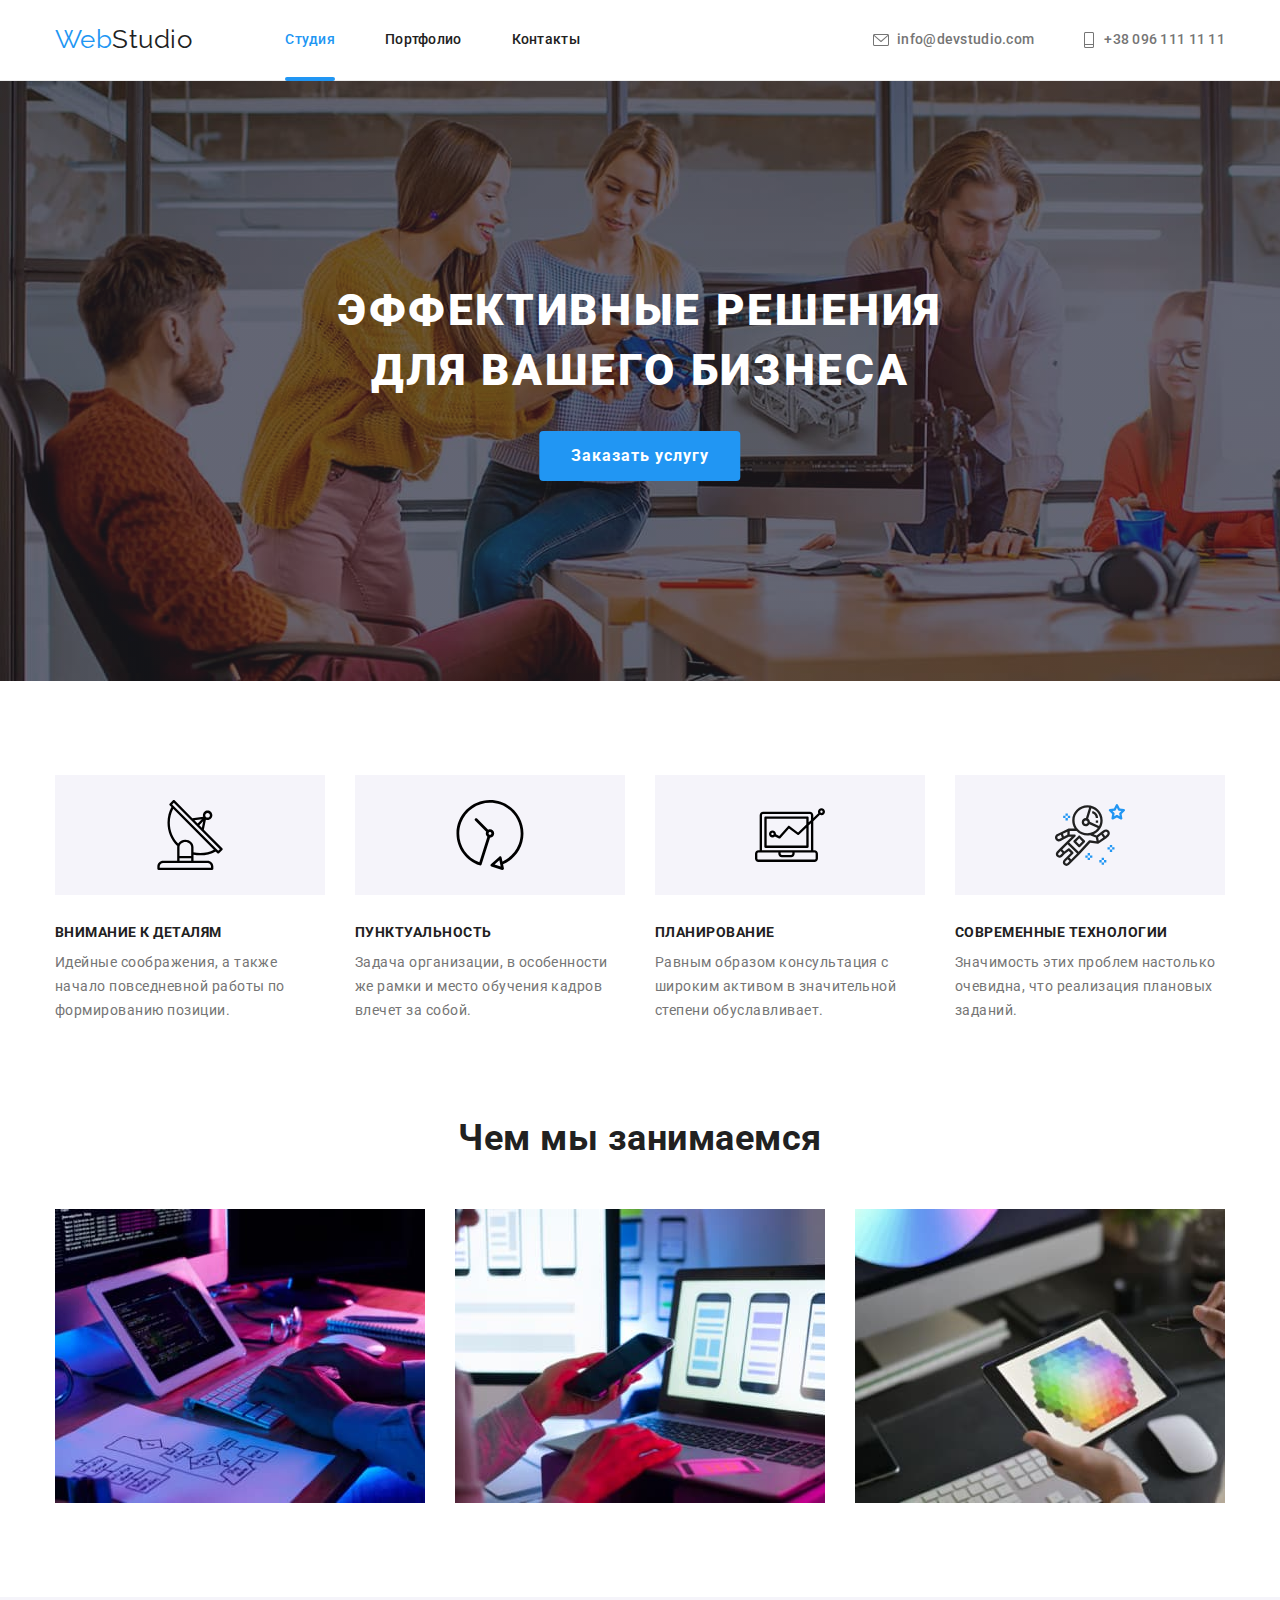
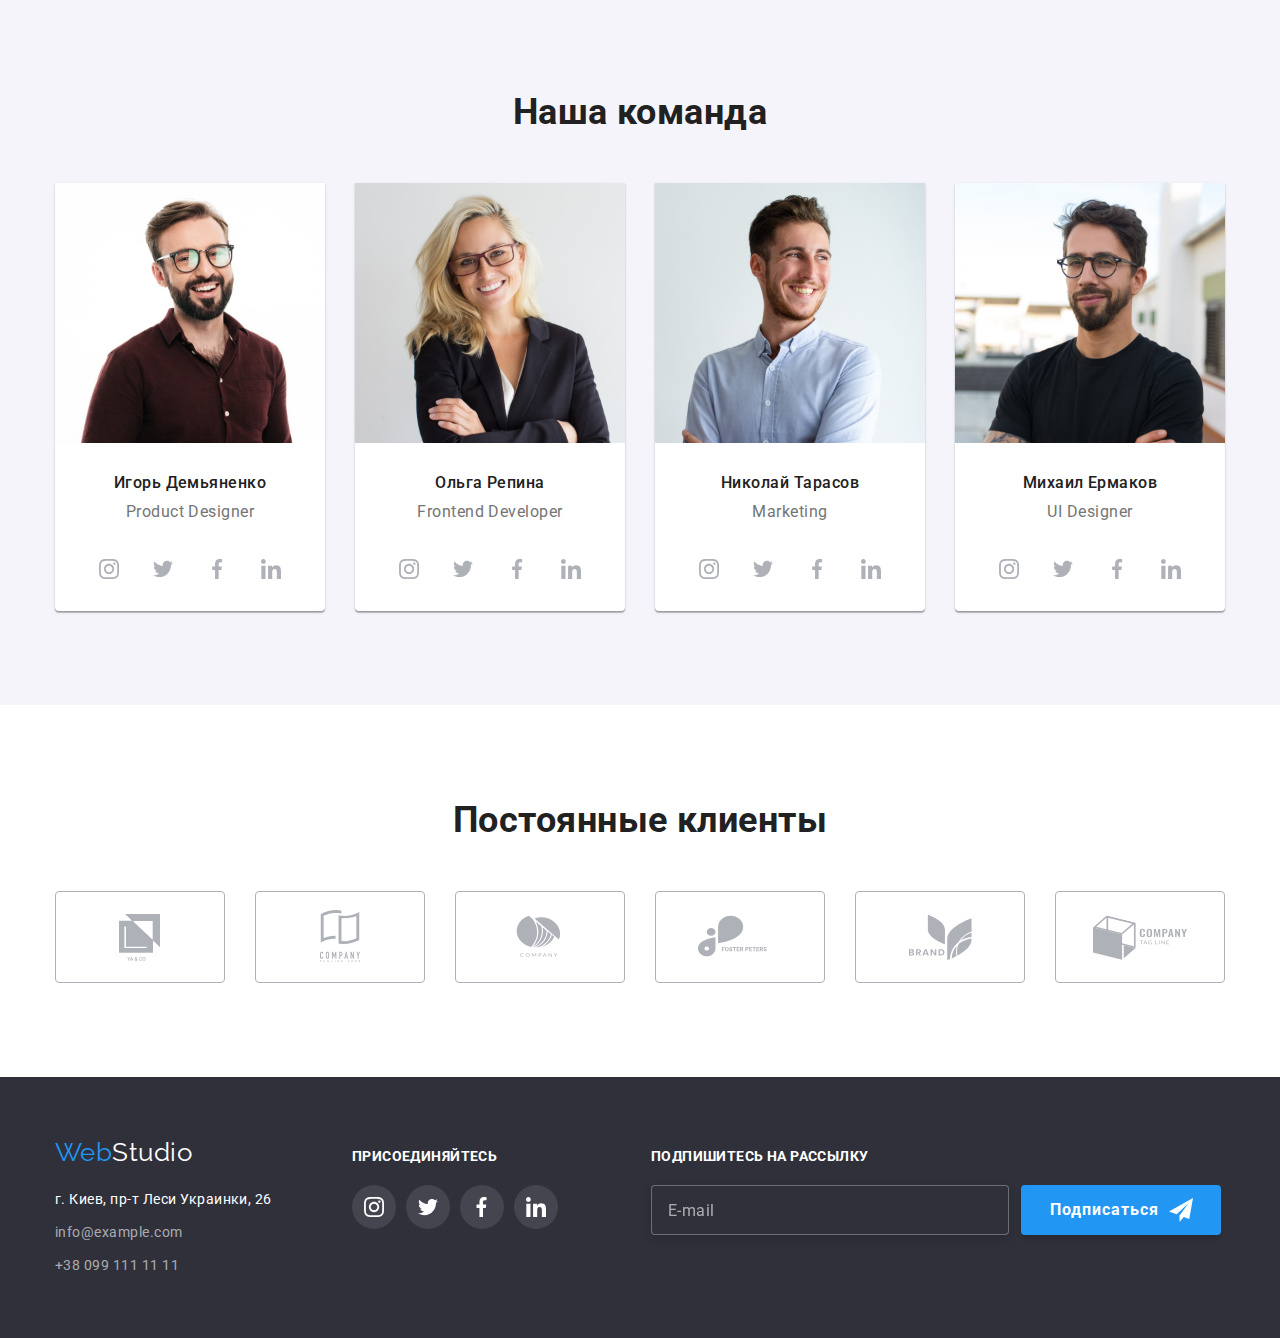
==== commit 4e834a7e: "Last commit" ====
--- a/index.html
+++ b/index.html
@@ -276,6 +276,7 @@
             <li class="examples__item">
               <img
                 class="examples__photo"
+                srcset="./images/example_code.jpg 1x, ./images/example_code2x.jpg 2x"
                 src="./images/example_code.jpg"
                 alt="Человек пишет программный код"
                 width="370"
@@ -286,6 +287,7 @@
             <li class="examples__item">
               <img
                 class="examples__photo"
+                srcset="./images/example_display.jpg 1x, ./images/example_display2x.jpg 2x"
                 src="./images/example_display.jpg"
                 alt="Человек верстает сайт"
                 width="370"
@@ -296,6 +298,7 @@
             <li class="examples__item">
               <img
                 class="examples__photo"
+                srcset="./images/example_color.jpg 1x, ./images/example_color2x.jpg 2x"
                 src="./images/example_color.jpg"
                 alt="Человек подбирает цветовую гамму"
                 width="370"
@@ -316,13 +319,7 @@
               <picture>
                 <source srcset="./images/ihor(mobile).jpg" media="(max-width: 767px)" />
                 <source srcset="./images/ihor(tablet).jpg" media="(max-width: 1199px)" />
-                <img
-                  class="team__photo"
-                  src="./images/ihor.jpg"
-                  alt="Фото Игорь Демьяненко"
-                  width="270"
-                  height="260"
-                />
+                <img class="team__photo" src="./images/ihor.jpg" alt="Фото Игорь Демьяненко" />
               </picture>
               <div class="team__data">
                 <h3 class="team__name">Игорь Демьяненко</h3>
@@ -363,13 +360,7 @@
               <picture>
                 <source srcset="./images/olga(mobile).jpg" media="(max-width: 767px)" />
                 <source srcset="./images/olga(tablet).jpg" media="(max-width: 1199px)" />
-                <img
-                  class="team__photo"
-                  src="./images/olga.jpg"
-                  alt="Фото Ольга Репина"
-                  width="270"
-                  height="260"
-                />
+                <img class="team__photo" src="./images/olga.jpg" alt="Фото Ольга Репина" />
               </picture>
               <div class="team__data">
                 <h3 class="team__name">Ольга Репина</h3>
@@ -410,13 +401,7 @@
               <picture>
                 <source srcset="./images/nikolai(mobile).jpg" media="(max-width: 767px)" />
                 <source srcset="./images/nikolai(tablet).jpg" media="(max-width: 1199px)" />
-                <img
-                  class="team__photo"
-                  src="./images/nikolai.jpg"
-                  alt="Фото Николай Тарасов"
-                  width="270"
-                  height="260"
-                />
+                <img class="team__photo" src="./images/nikolai.jpg" alt="Фото Николай Тарасов" />
               </picture>
               <div class="team__data">
                 <h3 class="team__name">Николай Тарасов</h3>
@@ -457,13 +442,7 @@
               <picture>
                 <source srcset="./images/mihail(mobile).jpg" media="(max-width: 767px)" />
                 <source srcset="./images/mihail(tablet).jpg" media="(max-width: 1199px)" />
-                <img
-                  class="team__photo"
-                  src="./images/mihail.jpg"
-                  alt="Фото Михаил Ермаков"
-                  width="270"
-                  height="260"
-                />
+                <img class="team__photo" src="./images/mihail.jpg" alt="Фото Михаил Ермаков" />
               </picture>
               <div class="team__data">
                 <h3 class="team__name">Михаил Ермаков</h3>
--- a/css/main.min.css
+++ b/css/main.min.css
@@ -1,2 +1,2 @@
-/*! modern-normalize v1.1.0 | MIT License | https://github.com/sindresorhus/modern-normalize */*,::before,::after{-webkit-box-sizing:border-box;box-sizing:border-box}html{line-height:1.15;-webkit-text-size-adjust:100%;-moz-tab-size:4;-o-tab-size:4;tab-size:4}body{margin:0;font-family:system-ui,-apple-system,"Segoe UI",Roboto,Helvetica,Arial,sans-serif,"Apple Color Emoji","Segoe UI Emoji"}hr{height:0;color:inherit}abbr[title]{-webkit-text-decoration:underline dotted;text-decoration:underline dotted}b,strong{font-weight:bolder}code,kbd,samp,pre{font-family:ui-monospace, SFMono-Regular, Consolas, 'Liberation Mono', Menlo, monospace;font-size:1em}small{font-size:80%}sub,sup{font-size:75%;line-height:0;position:relative;vertical-align:baseline}sub{bottom:-0.25em}sup{top:-0.5em}table{text-indent:0;border-color:inherit}button,input,optgroup,select,textarea{font-family:inherit;font-size:100%;line-height:1.15;margin:0}button,select{text-transform:none}button,[type='button'],[type='reset'],[type='submit']{-webkit-appearance:button}::-moz-focus-inner{border-style:none;padding:0}:-moz-focusring{outline:1px dotted ButtonText}:-moz-ui-invalid{box-shadow:none}legend{padding:0}progress{vertical-align:baseline}::-webkit-inner-spin-button,::-webkit-outer-spin-button{height:auto}[type='search']{-webkit-appearance:textfield;outline-offset:-2px}::-webkit-search-decoration{-webkit-appearance:none}::-webkit-file-upload-button{-webkit-appearance:button;font:inherit}summary{display:list-item}.page-header__logo,.page-footer__logo{font-family:Raleway, sans-serif;color:#2196f3;font-weight:400;font-size:24px;line-height:1.17;text-decoration:none;outline:none}.page-header__link{font-weight:500;font-size:14px;line-height:1.14;letter-spacing:0.02em;text-decoration:none}.hero__button,.modal__button,.page-footer__subbutton{font-family:inherit;font-weight:700;font-size:16px;line-height:1.87;color:#fff;letter-spacing:0.06em}.examples__title,.team__title,.clients__title{font-weight:700;font-size:28px;line-height:33px;text-align:center;margin-top:0}.team__name,.team__text{font-size:16px;line-height:1.19;margin-top:0;margin-bottom:0;padding-bottom:10px;text-align:center}.page-footer__location,.page-footer__mail,.page-footer__tel{font-size:14px;line-height:1.71}.page-footer__join,.page-footer__subtitle{font-weight:700;font-size:14px;line-height:1.14;letter-spacing:0.03em;text-transform:uppercase;color:#fff}body{font-family:'Roboto', sans-serif;background:#fff;color:#212121;letter-spacing:0.03em}.container{margin-left:auto;margin-right:auto;padding-left:15px;padding-right:15px}@media screen and (min-width: 320px){.container{width:480px}}@media screen and (min-width: 768px){.container{width:768px}}@media screen and (min-width: 1200px){.container{width:1200px}}.page-header{border-bottom:1px solid #ececec}@media screen and (max-width: 768px){.page-header{width:480px;margin-right:auto;margin-left:auto}}@media screen and (min-width: 768px){.page-header{width:768px;margin-right:auto;margin-left:auto}}@media screen and (min-width: 1200px){.page-header{width:1600px;margin-right:auto;margin-left:auto}}.page-header__header{display:-webkit-box;display:-ms-flexbox;display:flex;-webkit-box-align:center;-ms-flex-align:center;align-items:center;position:relative}@media screen and (max-width: 768px){.page-header__header{-webkit-box-pack:justify;-ms-flex-pack:justify;justify-content:space-between}}.page-header__logo{display:block;font-family:Raleway, sans-serif;color:#2196f3;font-weight:400;text-decoration:none;outline:none;padding-top:16px;padding-bottom:16px}@media screen and (min-width: 768px){.page-header__logo{padding-top:26px;padding-bottom:26px}}@media screen and (min-width: 1200px){.page-header__logo{font-size:26px;line-height:1.19;padding-top:24px;padding-bottom:25px}}.page-header__accent{color:#212121}.page-header__tablet-desktop{display:none}@media screen and (min-width: 768px){.page-header__tablet-desktop{display:-webkit-box;display:-ms-flexbox;display:flex;-webkit-box-flex:1;-ms-flex-positive:1;flex-grow:1;margin-left:88px;-webkit-box-pack:justify;-ms-flex-pack:justify;justify-content:space-between}}@media screen and (min-width: 1200px){.page-header__tablet-desktop{display:-webkit-box;display:-ms-flexbox;display:flex;-webkit-box-flex:1;-ms-flex-positive:1;flex-grow:1;margin-left:93px;-webkit-box-pack:justify;-ms-flex-pack:justify;justify-content:space-between}}.page-header__tablet-desktop.is-open{display:block}.page-header__nav{display:-webkit-box;display:-ms-flexbox;display:flex;list-style:none;margin-top:0;margin-bottom:0;padding-left:0}.page-header__item+.page-header__item{margin-left:50px}.page-header__item-contact:not(:last-child){margin-bottom:10px}@media screen and (min-width: 1200px){.page-header__item-contact:not(:last-child){margin-bottom:0}}@media screen and (min-width: 1200px){.page-header__item-contact+.page-header__item-contact{margin-left:50px}}.page-header__item-contact{display:-webkit-box;display:-ms-flexbox;display:flex;-webkit-box-pack:baseline;-ms-flex-pack:baseline;justify-content:baseline}.page-header__link{display:block;padding-top:32px;padding-bottom:32px;position:relative;color:#212121;-webkit-transition-property:color;transition-property:color;-webkit-transition-duration:250ms;transition-duration:250ms;-webkit-transition-timing-function:cubic-bezier(0.4, 0, 0.2, 1);transition-timing-function:cubic-bezier(0.4, 0, 0.2, 1)}.page-header__link:hover,.page-header__link:focus{color:#2196f3;outline:none}.page-header__link--current{color:#2196f3}.page-header__link--current::after{display:block;content:'';position:absolute;left:0;bottom:-2px;width:100%;height:4px;border-radius:2px;background-color:#2196f3}@media screen and (min-width: 1200px){.page-header__link--current::after{bottom:-1.1px}}.page-header__contacts{display:block;padding:0;margin:0;list-style:none}@media screen and (min-width: 1200px){.page-header__contacts{display:-webkit-box;display:-ms-flexbox;display:flex;margin-top:0;margin-bottom:0;padding-left:0}}.page-header__mailicon{width:14px;height:10px;margin-right:6px;fill:currentColor}@media screen and (min-width: 1200px){.page-header__mailicon{width:16px;height:12px;margin-right:8px}}.page-header__mail,.page-header__tel{display:block;color:#757575;font-weight:500;font-size:12px;line-height:1.16;letter-spacing:0.02em;text-decoration:none;outline:none;-webkit-transition-property:color;transition-property:color;-webkit-transition-duration:250ms;transition-duration:250ms;-webkit-transition-timing-function:cubic-bezier(0.4, 0, 0.2, 1);transition-timing-function:cubic-bezier(0.4, 0, 0.2, 1)}@media screen and (min-width: 1200px){.page-header__mail,.page-header__tel{display:-webkit-box;display:-ms-flexbox;display:flex;-webkit-box-align:center;-ms-flex-align:center;align-items:center;-webkit-box-pack:center;-ms-flex-pack:center;justify-content:center;background-size:cover;font-size:14px;line-height:1.14;padding-top:32px;padding-bottom:32px}}.page-header__tel{min-width:123px;margin-bottom:20px}@media screen and (min-width: 1200px){.page-header__tel{margin-bottom:0}}.page-header__mail{margin-top:20px}@media screen and (min-width: 1200px){.page-header__mail{margin-top:0}}.page-header__telicon{width:10px;height:14px;margin-right:8px;fill:currentColor}@media screen and (min-width: 1200px){.page-header__telicon{height:16px;margin-right:10px}}.page-header__mail:hover,.page-header__mail:focus,.page-header__tel:hover,.page-header__tel:focus{color:#2196f3}.menu-button{display:-webkit-inline-box;display:-ms-inline-flexbox;display:inline-flex;margin:0;padding:0;border:none;background-color:#fff}@media screen and (max-width: 767px){.menu-button{display:block}}@media screen and (min-width: 768px){.menu-button{display:none}}@media screen and (min-width: 320px){.hero{width:480px;height:400px;margin-right:auto;margin-left:auto;background:#2f303a;background-image:-webkit-gradient(linear, left top, left bottom, from(rgba(47,48,58,0.4)), to(rgba(47,48,58,0.4))),url(../images/background_image_mobile.jpg);background-image:linear-gradient(rgba(47,48,58,0.4), rgba(47,48,58,0.4)),url(../images/background_image_mobile.jpg);background-repeat:no-repeat;padding-top:118px;padding-bottom:198px}}@media screen and (min-width: 320px) and (min-device-pixel-ratio: 2), screen and (min-width: 320px) and (-webkit-min-device-pixel-ratio: 2), screen and (min-width: 320px) and (min-resolution: 192dpi), screen and (min-width: 320px) and (min-resolution: 2dppx){.hero .hero{background-image:url("/images/background_image_mobile2x.jpg")}}@media screen and (min-width: 768px){.hero{width:768px;background-image:-webkit-gradient(linear, left top, left bottom, from(rgba(47,48,58,0.4)), to(rgba(47,48,58,0.4))),url(/images/background_image_tablet.jpg);background-image:linear-gradient(rgba(47,48,58,0.4), rgba(47,48,58,0.4)),url(/images/background_image_tablet.jpg);background-repeat:no-repeat;padding-top:118px;padding-bottom:118px}}@media screen and (min-width: 768px) and (min-device-pixel-ratio: 2), screen and (min-width: 768px) and (-webkit-min-device-pixel-ratio: 2), screen and (min-width: 768px) and (min-resolution: 192dpi), screen and (min-width: 768px) and (min-resolution: 2dppx){.hero .hero{background-image:url("/images/background_image_tablet2x.jpg")}}@media screen and (min-width: 1200px){.hero{width:1600px;height:600px;background:#2f303a;background-image:-webkit-gradient(linear, left top, left bottom, from(rgba(47,48,58,0.4)), to(rgba(47,48,58,0.4))),url(/images/background_image.jpg);background-image:linear-gradient(rgba(47,48,58,0.4), rgba(47,48,58,0.4)),url(/images/background_image.jpg);padding-top:200px;padding-bottom:200px}}@media screen and (min-width: 1200px) and (min-device-pixel-ratio: 2), screen and (min-width: 1200px) and (-webkit-min-device-pixel-ratio: 2), screen and (min-width: 1200px) and (min-resolution: 192dpi), screen and (min-width: 1200px) and (min-resolution: 2dppx){.hero .hero{background-image:url("/images/background_image@2x.jpg")}}.hero__title{text-transform:uppercase;color:#fff;font-weight:900;font-size:26px;line-height:1.62;letter-spacing:0.06em;text-align:center;margin-top:0;margin-bottom:30px}@media screen and (min-width: 768px){.hero__title{font-size:26px;line-height:1.62}}@media screen and (min-width: 1200px){.hero__title{font-size:44px;line-height:1.36}}.hero__button{background:#2196f3;position:relative;left:50%;-webkit-transform:translate(-50%, 0);transform:translate(-50%, 0);min-width:200px;height:50px;padding:10px 32px 10px 32px;cursor:pointer;outline:none;border-radius:4px;border:0}.modal{position:absolute;top:50%;left:50%;-webkit-transform:translate(-50%, -50%);transform:translate(-50%, -50%);width:450px;height:609px;background-color:#fff;-webkit-box-shadow:0px 1px 3px rgba(0,0,0,0.12),0px 1px 1px rgba(0,0,0,0.14),0px 2px 1px rgba(0,0,0,0.2);box-shadow:0px 1px 3px rgba(0,0,0,0.12),0px 1px 1px rgba(0,0,0,0.14),0px 2px 1px rgba(0,0,0,0.2);border-radius:4px}@media screen and (min-width: 1200px){.modal{width:528px;height:581px}}.modal__backdrop{z-index:1;position:fixed;top:0;left:0;width:100%;height:100%;background-color:rgba(0,0,0,0.2)}.modal__backdrop--is-hidden{opacity:0;pointer-events:none}.modal__btnclose{position:absolute;top:0;right:0;margin-top:8px;margin-right:8px;padding:0;width:30px;height:30px;border-radius:50%;border:1px solid rgba(0,0,0,0.1);fill:#000000;background-color:#fff;cursor:pointer;-webkit-transition-property:fill;transition-property:fill;-webkit-transition-duration:250ms;transition-duration:250ms;-webkit-transition-timing-function:cubic-bezier(0.4, 0, 0.2, 1);transition-timing-function:cubic-bezier(0.4, 0, 0.2, 1)}.modal__btnclose:hover,.modal__btnclose:focus{fill:#2196f3}.modal__form{margin:40px}.modal__title{font-weight:700;font-size:20px;line-height:1.15;text-align:center;letter-spacing:0.03em;margin:0 0 12px 0}.modal__field{position:relative;display:-webkit-box;display:-ms-flexbox;display:flex;-webkit-box-orient:vertical;-webkit-box-direction:normal;-ms-flex-direction:column;flex-direction:column;margin-bottom:10px;margin-left:0;padding:0}.modal__comment{margin-bottom:20px}.modal__agreement{-webkit-box-orient:horizontal;-webkit-box-direction:normal;-ms-flex-direction:row;flex-direction:row;-webkit-box-align:center;-ms-flex-align:center;align-items:center;margin-bottom:30px}.modal__agreement input[type='checkbox']{margin-right:7px}.modal__label{position:relative;margin-bottom:4px;font-size:12px;line-height:1.17;letter-spacing:0.01em;color:#757575}.modal__condition{display:-webkit-box;display:-ms-flexbox;display:flex;-webkit-box-align:center;-ms-flex-align:center;align-items:center;position:relative;font-size:12px;line-height:1.17;letter-spacing:0.03em;color:#757575}@media screen and (min-width: 1200px){.modal__condition{font-size:14px;line-height:1.71}}.modal__icon{position:absolute;margin-top:auto;margin-bottom:auto;margin-right:8px;fill:#fff;border:2px solid black;border-radius:2px}@media screen and (min-width: 1200px){.modal__icon{position:relative}}.modal__checkbox:checked+.modal__icon{fill:#2196f3;border:0;border-radius:2px}.modal__checkbox{-webkit-appearance:none;-moz-appearance:none;appearance:none}.modal__input{height:40px;padding-left:42px;margin:0;font-size:12px;line-height:1.17;letter-spacing:0.01em;border:1px solid rgba(33,33,33,0.2);border-radius:4px;outline:none;-webkit-transition-property:border-color;transition-property:border-color;-webkit-transition-duration:250ms;transition-duration:250ms;-webkit-transition-timing-function:cubic-bezier(0.4, 0, 0.2, 1);transition-timing-function:cubic-bezier(0.4, 0, 0.2, 1)}.modal__textarea{height:120px;padding:12px;resize:none;font-size:12px;line-height:1.17;letter-spacing:0.01em;border:1px solid rgba(33,33,33,0.2);border-radius:4px;outline:none;-webkit-transition-property:border-color;transition-property:border-color;-webkit-transition-duration:250ms;transition-duration:250ms;-webkit-transition-timing-function:cubic-bezier(0.4, 0, 0.2, 1);transition-timing-function:cubic-bezier(0.4, 0, 0.2, 1)}.modal__svg{position:absolute;top:65%;margin-left:15px;-webkit-transform:translateY(-50%);transform:translateY(-50%);-webkit-transition-property:fill;transition-property:fill;-webkit-transition-duration:250ms;transition-duration:250ms;-webkit-transition-timing-function:cubic-bezier(0.4, 0, 0.2, 1);transition-timing-function:cubic-bezier(0.4, 0, 0.2, 1)}.modal__textarea::-webkit-input-placeholder{color:rgba(117,117,117,0.5)}.modal__textarea:-ms-input-placeholder{color:rgba(117,117,117,0.5)}.modal__textarea::-ms-input-placeholder{color:rgba(117,117,117,0.5)}.modal__textarea::placeholder{color:rgba(117,117,117,0.5)}.modal__input:hover,.modal__textarea:hover,.modal__input:focus,.modal__textarea:focus{border-color:#2196f3}.modal__input:hover ~ .modal__svg,.modal__input:focus ~ .modal__svg{fill:#2196f3}.modal__text{margin-left:16px}@media screen and (min-width: 1200px){.modal__text{margin-left:0}}.modal__text--accent{margin-left:5px;color:#2196f3}.modal__button{position:absolute;left:50%;-webkit-transform:translate(-50%);transform:translate(-50%);background:#2196f3;-webkit-box-shadow:0px 4px 4px rgba(0,0,0,0.15);box-shadow:0px 4px 4px rgba(0,0,0,0.15);border-radius:4px;min-width:200px;height:50px;padding:10px 55px 10px 56px;cursor:pointer;outline:none;border:0;-webkit-transition-property:background;transition-property:background;-webkit-transition-duration:250ms;transition-duration:250ms;-webkit-transition-timing-function:cubic-bezier(0.4, 0, 0.2, 1);transition-timing-function:cubic-bezier(0.4, 0, 0.2, 1)}.modal__button:hover,.modal__button:focus{background:#188ce8}.features{width:480px;margin-right:auto;margin-left:auto;padding-top:60px;padding-bottom:60px}@media screen and (min-width: 768px){.features{width:768px}}@media screen and (min-width: 1200px){.features{width:1600px;padding-top:94px;padding-bottom:0}}.features__list{display:-webkit-box;display:-ms-flexbox;display:flex;-ms-flex-wrap:wrap;flex-wrap:wrap;list-style:none;margin-top:0;margin-bottom:0;padding-left:0}.features__item{width:450px}@media screen and (min-width: 768px){.features__item{width:354px}}@media screen and (min-width: 1200px){.features__item{width:270px}}.features__item:not(:last-child){margin-bottom:30px}@media screen and (min-width: 768px){.features__item:not(:last-child){margin-bottom:0}}@media screen and (min-width: 768px){.features__item:nth-child(-n+2){margin-bottom:30px;margin-right:0}}@media screen and (min-width: 1200px){.features__item:nth-child(-n+2){margin-bottom:0;margin-right:30px}}@media screen and (min-width: 768px){.features__item:nth-child(odd){margin-right:30px}}.features__bgc{display:-webkit-box;display:-ms-flexbox;display:flex;-webkit-box-align:center;-ms-flex-align:center;align-items:center;-webkit-box-pack:center;-ms-flex-pack:center;justify-content:center;width:450px;height:120px;background-color:#f5f4fa}@media screen and (min-width: 768px){.features__bgc{width:354px}}@media screen and (min-width: 1200px){.features__bgc{width:270px}}.features__icon{width:70px;height:70px}.features__title{text-transform:uppercase;font-weight:700;font-size:14px;line-height:1.14;margin-top:0;margin-bottom:0;padding-bottom:10px;padding-top:30px}@media screen and (max-width: 768px){.features__title{text-align:center}}.features__text{color:#757575;font-size:14px;line-height:1.71;margin-top:0;margin-bottom:0}.examples{display:none}@media screen and (min-width: 1200px){.examples{width:1600px;display:block;padding-top:94px;padding-bottom:94px;margin-left:auto;margin-right:auto}}.examples__title{font-size:36px;line-height:1.17;margin-bottom:50px}.examples__list{display:-webkit-box;display:-ms-flexbox;display:flex;-ms-flex-wrap:wrap;flex-wrap:wrap;list-style:none;margin-top:0;margin-bottom:0;padding:0}.examples__item{display:block;position:relative}.examples__item:not(:last-child){margin-right:30px}.examples__item:hover .examples__window,.examples__item:focus .examples__window{opacity:1}.examples__photo{display:block}.examples__window{position:absolute;bottom:0;left:0;width:100%;height:70px;opacity:0;pointer-events:none;display:-webkit-box;display:-ms-flexbox;display:flex;-webkit-box-align:center;-ms-flex-align:center;align-items:center;-webkit-box-pack:center;-ms-flex-pack:center;justify-content:center;font-weight:700;font-size:14px;line-height:1.14;text-align:center;letter-spacing:0.03em;text-transform:uppercase;color:#fff;background:rgba(47,48,58,0.8);-webkit-transition-property:opacity;transition-property:opacity;-webkit-transition-duration:250ms;transition-duration:250ms;-webkit-transition-timing-function:cubic-bezier(0.4, 0, 0.2, 1);transition-timing-function:cubic-bezier(0.4, 0, 0.2, 1)}.team{background-color:#f5f4fa;width:480px;margin-right:auto;margin-left:auto;padding-top:60px;padding-bottom:60px}@media screen and (min-width: 768px){.team{width:768px}}@media screen and (min-width: 1200px){.team{width:1600px;padding-top:94px;padding-bottom:94px}}.team__title{margin-bottom:30px}@media screen and (min-width: 1200px){.team__title{font-size:36px;line-height:1.17;margin-bottom:50px}}.team__list{display:-webkit-box;display:-ms-flexbox;display:flex;-ms-flex-wrap:wrap;flex-wrap:wrap;list-style:none;margin:0;padding-left:0}@media screen and (min-width: 768px){.team__list{margin:-15px}}@media screen and (min-width: 1200px){.team__list{margin:0}}.team__item:not(:last-child){margin-bottom:30px}@media screen and (min-width: 768px){.team__item:not(:last-child){margin-bottom:15px}}@media screen and (min-width: 1200px){.team__item:not(:last-child){margin-right:30px;margin-bottom:0}}.team__item{width:450px;background:#fff;-webkit-box-shadow:0px 1px 3px rgba(0,0,0,0.12),0px 1px 1px rgba(0,0,0,0.14),0px 2px 1px rgba(0,0,0,0.2);box-shadow:0px 1px 3px rgba(0,0,0,0.12),0px 1px 1px rgba(0,0,0,0.14),0px 2px 1px rgba(0,0,0,0.2);border-radius:0px 0px 4px 4px}@media screen and (min-width: 768px){.team__item{width:354px;height:536px;margin:15px}}@media screen and (min-width: 1200px){.team__item{width:270px;height:428px;margin:0}}.team__photo{display:block;width:450px;height:460px}@media screen and (min-width: 768px){.team__photo{width:354px;height:374px}}@media screen and (min-width: 1200px){.team__photo{width:270px;height:260px}}.team__data{padding-top:30px;padding-bottom:16px}.team__name{font-weight:500}.team__text{color:#757575}@media screen and (max-width: 768px){.team__text{padding-bottom:0}}.team__links{display:-webkit-box;display:-ms-flexbox;display:flex;list-style:none;margin:0 32px 30px 32px;padding-left:0}@media screen and (max-width: 768px){.team__links{-webkit-box-pack:center;-ms-flex-pack:center;justify-content:center;margin-right:0;margin-left:0;margin-bottom:24px}}.team__button:not(:last-child){margin-right:10px}.team__btnlink{fill:#afb1b8;display:-webkit-box;display:-ms-flexbox;display:flex;-webkit-box-pack:center;-ms-flex-pack:center;justify-content:center;-webkit-box-align:center;-ms-flex-align:center;align-items:center;width:44px;height:44px;border-radius:50%;-webkit-transition-property:background-color, fill;transition-property:background-color, fill;-webkit-transition-duration:250ms;transition-duration:250ms;-webkit-transition-timing-function:cubic-bezier(0.4, 0, 0.2, 1);transition-timing-function:cubic-bezier(0.4, 0, 0.2, 1)}.team__btnlink:hover,.team__btnlink:focus{background-color:#2196f3;fill:#fff}.clients{width:480px;margin-right:auto;margin-left:auto;padding-top:60px;padding-bottom:60px}@media screen and (min-width: 768px){.clients{width:768px}}@media screen and (min-width: 1200px){.clients{width:1600px;padding-top:94px;padding-bottom:94px}}.clients__title{margin-bottom:30px}@media screen and (min-width: 1200px){.clients__title{font-size:36px;line-height:1.17;margin-bottom:50px}}.clients__links{display:-webkit-box;display:-ms-flexbox;display:flex;-ms-flex-wrap:wrap;flex-wrap:wrap;list-style:none;margin-top:0;margin-bottom:0;padding-left:0;-webkit-box-pack:center;-ms-flex-pack:center;justify-content:center;margin:-15px}@media screen and (min-width: 1200px){.clients__links{-ms-flex-wrap:nowrap;flex-wrap:nowrap}}.clients__icon{margin:15px}.clients__button{display:-webkit-box;display:-ms-flexbox;display:flex;-webkit-box-pack:center;-ms-flex-pack:center;justify-content:center;-webkit-box-align:center;-ms-flex-align:center;align-items:center;width:210px;height:92px;border:1px solid #afb1b8;border-radius:4px;fill:#afb1b8;-webkit-transition-property:border, fill;transition-property:border, fill;-webkit-transition-duration:250ms;transition-duration:250ms;-webkit-transition-timing-function:cubic-bezier(0.4, 0, 0.2, 1);transition-timing-function:cubic-bezier(0.4, 0, 0.2, 1)}@media screen and (min-width: 768px){.clients__button{width:226px}}@media screen and (min-width: 1200px){.clients__button{width:170px}}.clients__button:hover,.clients__button:focus{border:1px solid #2196f3;fill:#2196f3}.works{width:480px;margin-right:auto;margin-left:auto;padding-top:60px;padding-bottom:60px}@media screen and (min-width: 768px){.works{width:768px}}@media screen and (min-width: 1200px){.works{width:1600px;padding-top:94px;padding-bottom:94px}}.works__filters{display:-webkit-box;display:-ms-flexbox;display:flex;-ms-flex-wrap:wrap;flex-wrap:wrap;list-style:none;margin-top:0;margin-bottom:30px;padding-left:0;-webkit-box-pack:left;-ms-flex-pack:left;justify-content:left}@media screen and (min-width: 768px){.works__filters{-webkit-box-pack:center;-ms-flex-pack:center;justify-content:center}}@media screen and (min-width: 1200px){.works__filters{margin-bottom:50px}}.works__btnitem:not(:last-child){margin-right:8px}.works__btnitem:nth-child(-n+2){margin-bottom:15px}@media screen and (min-width: 768px){.works__btnitem:nth-child(-n+2){margin-bottom:0}}@media screen and (max-width: 767px){.works__btnitem:nth-child(3n){margin-bottom:15px;margin-right:0}}.works__button{font-family:inherit;background-color:#f5f4fa;font-weight:500;font-size:16px;line-height:1.63;letter-spacing:0.03em;padding:6px 22px 6px 22px;cursor:pointer;border-radius:4px;border:0;-webkit-transition-property:color, background-color, outline, -webkit-box-shadow;transition-property:color, background-color, outline, -webkit-box-shadow;transition-property:color, background-color, outline, box-shadow;transition-property:color, background-color, outline, box-shadow, -webkit-box-shadow;-webkit-transition-duration:250ms;transition-duration:250ms;-webkit-transition-timing-function:cubic-bezier(0.4, 0, 0.2, 1);transition-timing-function:cubic-bezier(0.4, 0, 0.2, 1)}.works__button:hover,.works__button:focus{background-color:#2196f3;color:#fff;outline:none;-webkit-box-shadow:0px 3px 1px rgba(0,0,0,0.1),0px 1px 2px rgba(0,0,0,0.08),0px 2px 2px rgba(0,0,0,0.12);box-shadow:0px 3px 1px rgba(0,0,0,0.1),0px 1px 2px rgba(0,0,0,0.08),0px 2px 2px rgba(0,0,0,0.12)}.works__list{display:-webkit-box;display:-ms-flexbox;display:flex;-ms-flex-wrap:wrap;flex-wrap:wrap;list-style:none;margin-top:0;margin-bottom:0;padding-left:0;margin:-15px}.works__item{width:450px;height:404px;margin:15px;-webkit-transition-property:-webkit-box-shadow;transition-property:-webkit-box-shadow;transition-property:box-shadow;transition-property:box-shadow, -webkit-box-shadow;-webkit-transition-duration:250ms;transition-duration:250ms;-webkit-transition-timing-function:cubic-bezier(0.4, 0, 0.2, 1);transition-timing-function:cubic-bezier(0.4, 0, 0.2, 1)}@media screen and (min-width: 768px){.works__item{width:354px}}@media screen and (min-width: 1200px){.works__item{width:370px}}.works__item:hover,.works__item:focus{-webkit-box-shadow:0px 1px 1px rgba(0,0,0,0.12),0px 4px 4px rgba(0,0,0,0.06),1px 4px 6px rgba(0,0,0,0.16);box-shadow:0px 1px 1px rgba(0,0,0,0.12),0px 4px 4px rgba(0,0,0,0.06),1px 4px 6px rgba(0,0,0,0.16)}.works__item:hover .works__text,.works__item:focus .works__text{-webkit-transform:translateY(0);transform:translateY(0)}.works__image{display:block;width:450px;margin-right:0}@media screen and (min-width: 768px){.works__image{width:354px}}@media screen and (min-width: 1200px){.works__image{width:370px}}.works__filled{position:relative;overflow:hidden}.works__text{position:absolute;top:0;left:0;width:100%;height:100%;pointer-events:none;display:-webkit-box;display:-ms-flexbox;display:flex;-webkit-box-align:center;-ms-flex-align:center;align-items:center;-webkit-box-pack:center;-ms-flex-pack:center;justify-content:center;font-size:18px;line-height:1.56;letter-spacing:0.03em;color:#fff;padding-left:24px;padding-right:24px;margin:0;background:rgba(33,150,243,0.9);-webkit-transform:translateY(100%);transform:translateY(100%);-webkit-transition-property:-webkit-transform;transition-property:-webkit-transform;transition-property:transform;transition-property:transform, -webkit-transform;-webkit-transition-duration:250ms;transition-duration:250ms;-webkit-transition-timing-function:cubic-bezier(0.4, 0, 0.2, 1);transition-timing-function:cubic-bezier(0.4, 0, 0.2, 1)}.works__border{border:1px solid #eeeeee;border-top:none;padding:20px 0 20px 24px}.works__links{text-decoration:none;outline:none}.works__image{display:block}.works__title{font-weight:700;font-size:18px;line-height:2;letter-spacing:0.06em;color:#212121;padding-bottom:4px;margin-top:0;margin-bottom:0}.works__description{font-size:16px;line-height:1.88;color:#757575;margin-top:0;margin-bottom:0;margin-left:0}.page-footer{background-color:#2f303a;padding-top:60px;padding-bottom:60px;width:480px;margin-right:auto;margin-left:auto}@media screen and (min-width: 768px){.page-footer{width:768px}}@media screen and (min-width: 1200px){.page-footer{width:1600px}}.page-footer__flexbox{display:block;-webkit-box-pack:justify;-ms-flex-pack:justify;justify-content:space-between}@media screen and (min-width: 768px){.page-footer__flexbox{display:-webkit-box;display:-ms-flexbox;display:flex}}.page-footer__info{display:block}@media screen and (min-width: 768px){.page-footer__info{margin-left:80px;padding:0 0 60px 0}}@media screen and (min-width: 1200px){.page-footer__info{margin-left:0;padding:0}}.page-footer__logo{display:block;text-align:center;margin-bottom:20px;width:154px;margin-left:auto;margin-right:auto}@media screen and (min-width: 1200px){.page-footer__logo{font-size:26px;line-height:1.19;text-align:start;margin-left:0;margin-right:0}}.page-footer__logo .page-footer__logo--accent{color:#fff}.page-footer__contacts{font-style:normal;text-align:center}@media screen and (min-width: 1200px){.page-footer__contacts{text-align:left}}.page-footer__location{color:#fff;margin-top:0;margin-bottom:9px}.page-footer__mail,.page-footer__tel{display:block;color:rgba(255,255,255,0.6);text-decoration:none;outline:none}.page-footer__mail{margin-bottom:9px}.page-footer__container{display:block}@media screen and (min-width: 1200px){.page-footer__container{display:-webkit-box;display:-ms-flexbox;display:flex}}.page-footer__social{margin:0;padding:60px 0 60px 0;text-align:center}@media screen and (min-width: 768px){.page-footer__social{margin-right:89px;padding:0 0 60px 0}}@media screen and (min-width: 1200px){.page-footer__social{margin-left:80px;margin-right:0;padding:0}}.page-footer__join{margin:0}@media screen and (min-width: 1200px){.page-footer__join{margin-top:12px}}.page-footer__links{display:-webkit-box;display:-ms-flexbox;display:flex;-webkit-box-pack:center;-ms-flex-pack:center;justify-content:center;list-style:none;margin-top:20px;margin-bottom:0;padding-left:0}.page-footer__network:not(:last-child){margin-right:10px}.page-footer__link{display:-webkit-box;display:-ms-flexbox;display:flex;-webkit-box-align:center;-ms-flex-align:center;align-items:center;-webkit-box-pack:center;-ms-flex-pack:center;justify-content:center;width:44px;height:44px;background:rgba(255,255,255,0.1);border-radius:50%;-webkit-transition-property:background-color;transition-property:background-color;-webkit-transition-duration:250ms;transition-duration:250ms;-webkit-transition-timing-function:cubic-bezier(0.4, 0, 0.2, 1);transition-timing-function:cubic-bezier(0.4, 0, 0.2, 1)}.page-footer__link:hover,.page-footer__link:focus{background-color:#2196f3}.page-footer__subscribe{margin:0;text-align:center}@media screen and (min-width: 1200px){.page-footer__subscribe{text-align:left;margin-left:93px}}.page-footer__subtitle{margin:0 0 20px 0}@media screen and (min-width: 1200px){.page-footer__subtitle{margin-top:12px}}.page-footer__block{display:block}@media screen and (min-width: 1200px){.page-footer__block{display:-webkit-box;display:-ms-flexbox;display:flex}}.page-footer__input{background-color:#2f303a;width:450px;height:50px;padding-left:16px;margin-bottom:20px;border:1px solid rgba(255,255,255,0.3);-webkit-filter:drop-shadow(0px 4px 4px rgba(0,0,0,0.15));filter:drop-shadow(0px 4px 4px rgba(0,0,0,0.15));border-radius:4px;outline:none;color:#fff}@media screen and (min-width: 1200px){.page-footer__input{width:358px;margin-bottom:0}}.page-footer__input::-webkit-input-placeholder{font-size:16px;line-height:1.25;letter-spacing:0.03em;color:rgba(255,255,255,0.6)}.page-footer__input:-ms-input-placeholder{font-size:16px;line-height:1.25;letter-spacing:0.03em;color:rgba(255,255,255,0.6)}.page-footer__input::-ms-input-placeholder{font-size:16px;line-height:1.25;letter-spacing:0.03em;color:rgba(255,255,255,0.6)}.page-footer__input::placeholder{font-size:16px;line-height:1.25;letter-spacing:0.03em;color:rgba(255,255,255,0.6)}.page-footer__button{position:relative;width:200px;left:50%;-webkit-transform:translate(-50%, 0);transform:translate(-50%, 0)}@media screen and (min-width: 1200px){.page-footer__button{left:0;-webkit-transform:translate(0, 0);transform:translate(0, 0)}}.page-footer__subbutton{width:200px;height:50px;margin-left:0;background:#2196f3;-webkit-box-shadow:0px 4px 4px rgba(0,0,0,0.15);box-shadow:0px 4px 4px rgba(0,0,0,0.15);border-radius:4px;cursor:pointer;outline:none;border:0;padding:10px 62px 10px 29px;letter-spacing:0.06em;color:#fff}@media screen and (min-width: 1200px){.page-footer__subbutton{margin-left:12px}}.page-footer__svg{position:absolute;top:25%;right:0;margin-right:28px;cursor:pointer;fill:#fff}@media screen and (min-width: 1200px){.page-footer__svg{right:-6%}}.page-footer{background-color:#2f303a;padding-top:60px;padding-bottom:60px;width:480px;margin-right:auto;margin-left:auto}@media screen and (min-width: 768px){.page-footer{width:768px}}@media screen and (min-width: 1200px){.page-footer{width:1600px}}.page-footer__flexbox{display:block;-webkit-box-pack:justify;-ms-flex-pack:justify;justify-content:space-between}@media screen and (min-width: 768px){.page-footer__flexbox{display:-webkit-box;display:-ms-flexbox;display:flex}}.page-footer__info{display:block}@media screen and (min-width: 768px){.page-footer__info{margin-left:80px;padding:0 0 60px 0}}@media screen and (min-width: 1200px){.page-footer__info{margin-left:0;padding:0}}.page-footer__logo{display:block;text-align:center;margin-bottom:20px;width:154px;margin-left:auto;margin-right:auto}@media screen and (min-width: 1200px){.page-footer__logo{font-size:26px;line-height:1.19;text-align:start;margin-left:0;margin-right:0}}.page-footer__logo .page-footer__logo--accent{color:#fff}.page-footer__contacts{font-style:normal;text-align:center}@media screen and (min-width: 1200px){.page-footer__contacts{text-align:left}}.page-footer__location{color:#fff;margin-top:0;margin-bottom:9px}.page-footer__mail,.page-footer__tel{display:block;color:rgba(255,255,255,0.6);text-decoration:none;outline:none}.page-footer__mail{margin-bottom:9px}.page-footer__container{display:block}@media screen and (min-width: 1200px){.page-footer__container{display:-webkit-box;display:-ms-flexbox;display:flex}}.page-footer__social{margin:0;padding:60px 0 60px 0;text-align:center}@media screen and (min-width: 768px){.page-footer__social{margin-right:89px;padding:0 0 60px 0}}@media screen and (min-width: 1200px){.page-footer__social{margin-left:80px;margin-right:0;padding:0}}.page-footer__join{margin:0}@media screen and (min-width: 1200px){.page-footer__join{margin-top:12px}}.page-footer__links{display:-webkit-box;display:-ms-flexbox;display:flex;-webkit-box-pack:center;-ms-flex-pack:center;justify-content:center;list-style:none;margin-top:20px;margin-bottom:0;padding-left:0}.page-footer__network:not(:last-child){margin-right:10px}.page-footer__link{display:-webkit-box;display:-ms-flexbox;display:flex;-webkit-box-align:center;-ms-flex-align:center;align-items:center;-webkit-box-pack:center;-ms-flex-pack:center;justify-content:center;width:44px;height:44px;background:rgba(255,255,255,0.1);border-radius:50%;-webkit-transition-property:background-color;transition-property:background-color;-webkit-transition-duration:250ms;transition-duration:250ms;-webkit-transition-timing-function:cubic-bezier(0.4, 0, 0.2, 1);transition-timing-function:cubic-bezier(0.4, 0, 0.2, 1)}.page-footer__link:hover,.page-footer__link:focus{background-color:#2196f3}.page-footer__subscribe{margin:0;text-align:center}@media screen and (min-width: 1200px){.page-footer__subscribe{text-align:left;margin-left:93px}}.page-footer__subtitle{margin:0 0 20px 0}@media screen and (min-width: 1200px){.page-footer__subtitle{margin-top:12px}}.page-footer__block{display:block}@media screen and (min-width: 1200px){.page-footer__block{display:-webkit-box;display:-ms-flexbox;display:flex}}.page-footer__input{background-color:#2f303a;width:450px;height:50px;padding-left:16px;margin-bottom:20px;border:1px solid rgba(255,255,255,0.3);-webkit-filter:drop-shadow(0px 4px 4px rgba(0,0,0,0.15));filter:drop-shadow(0px 4px 4px rgba(0,0,0,0.15));border-radius:4px;outline:none;color:#fff}@media screen and (min-width: 1200px){.page-footer__input{width:358px;margin-bottom:0}}.page-footer__input::-webkit-input-placeholder{font-size:16px;line-height:1.25;letter-spacing:0.03em;color:rgba(255,255,255,0.6)}.page-footer__input:-ms-input-placeholder{font-size:16px;line-height:1.25;letter-spacing:0.03em;color:rgba(255,255,255,0.6)}.page-footer__input::-ms-input-placeholder{font-size:16px;line-height:1.25;letter-spacing:0.03em;color:rgba(255,255,255,0.6)}.page-footer__input::placeholder{font-size:16px;line-height:1.25;letter-spacing:0.03em;color:rgba(255,255,255,0.6)}.page-footer__button{position:relative;width:200px;left:50%;-webkit-transform:translate(-50%, 0);transform:translate(-50%, 0)}@media screen and (min-width: 1200px){.page-footer__button{left:0;-webkit-transform:translate(0, 0);transform:translate(0, 0)}}.page-footer__subbutton{width:200px;height:50px;margin-left:0;background:#2196f3;-webkit-box-shadow:0px 4px 4px rgba(0,0,0,0.15);box-shadow:0px 4px 4px rgba(0,0,0,0.15);border-radius:4px;cursor:pointer;outline:none;border:0;padding:10px 62px 10px 29px;letter-spacing:0.06em;color:#fff}@media screen and (min-width: 1200px){.page-footer__subbutton{margin-left:12px}}.page-footer__svg{position:absolute;top:25%;right:0;margin-right:28px;cursor:pointer;fill:#fff}@media screen and (min-width: 1200px){.page-footer__svg{right:-6%}}.header-mobile{opacity:0;pointer-events:none;position:absolute;top:0;left:0;z-index:1;width:100%;min-height:900px;background-color:#fff;padding:48px 40px 48px 40px}@media screen and (min-width: 768px){.header-mobile{display:none}}.header-mobile__nav{display:block;list-style:none;margin-top:0;margin-bottom:0;padding-left:0}.header-mobile__link{display:block;color:#212121;font-weight:500;font-size:40px;line-height:1.17;letter-spacing:0.02em;text-decoration:none;-webkit-transition-property:color;transition-property:color;-webkit-transition-duration:250ms;transition-duration:250ms;-webkit-transition-timing-function:cubic-bezier(0.4, 0, 0.2, 1);transition-timing-function:cubic-bezier(0.4, 0, 0.2, 1)}.header-mobile__item:not(:last-child){padding-bottom:32px}.header-mobile__item:last-child{margin-bottom:302px}.header-mobile__link:hover,.header-mobile__link:focus{color:#2196f3;outline:none}.header-mobile__link--current{color:#2196f3}.header-mobile__contacts{display:block;list-style:none;margin-top:0;margin-bottom:0;padding-left:0}.header-mobile__item-contact:not(:last-child){padding-bottom:32px}.header-mobile__item-contact:last-child{padding-bottom:64px}.header-mobile__mail,.header-mobile__tel{display:block;-webkit-transition-property:color;transition-property:color;-webkit-transition-duration:250ms;transition-duration:250ms;-webkit-transition-timing-function:cubic-bezier(0.4, 0, 0.2, 1);transition-timing-function:cubic-bezier(0.4, 0, 0.2, 1)}.header-mobile__tel{font-weight:500;font-size:34px;line-height:40px;letter-spacing:0.02em;color:#2196f3;text-decoration:none}.header-mobile__mail{font-weight:500;font-size:24px;line-height:28px;letter-spacing:0.02em;text-decoration:none;color:#757575}.header-mobile__mail:hover,.header-mobile__mail:focus,.header-mobile__tel:hover,.header-mobile__tel:focus{color:#2196f3}.header-mobile__social{list-style:none;display:-webkit-box;display:-ms-flexbox;display:flex;margin:0;padding:0;text-decoration:none}.header-mobile__sociallink{text-decoration:none;font-weight:500;font-size:18px;line-height:1.22;letter-spacing:0.02em;color:#2196f3}.header-mobile__socialitem{display:-webkit-box;display:-ms-flexbox;display:flex}.header-mobile__socialitem:not(:last-child)::after{content:'';width:22px;height:1px;background-color:rgba(33,33,33,0.2);-webkit-transform:rotate(90deg);transform:rotate(90deg);margin-top:10px;margin-bottom:10px}.header-mobile__button{position:absolute;top:0;right:0;margin-top:10px;margin-right:15px;padding:0;fill:#000000;background-color:#fff;border:none;-webkit-transition-property:fill;transition-property:fill;-webkit-transition-duration:250ms;transition-duration:250ms;-webkit-transition-timing-function:cubic-bezier(0.4, 0, 0.2, 1);transition-timing-function:cubic-bezier(0.4, 0, 0.2, 1)}.header-mobile__button:hover,.header-mobile__button:focus{fill:#2196f3}.header-mobile--is-open{opacity:1;pointer-events:all}
+/*! modern-normalize v1.1.0 | MIT License | https://github.com/sindresorhus/modern-normalize */*,::before,::after{-webkit-box-sizing:border-box;box-sizing:border-box}html{line-height:1.15;-webkit-text-size-adjust:100%;-moz-tab-size:4;-o-tab-size:4;tab-size:4}body{margin:0;font-family:system-ui,-apple-system,"Segoe UI",Roboto,Helvetica,Arial,sans-serif,"Apple Color Emoji","Segoe UI Emoji"}hr{height:0;color:inherit}abbr[title]{-webkit-text-decoration:underline dotted;text-decoration:underline dotted}b,strong{font-weight:bolder}code,kbd,samp,pre{font-family:ui-monospace, SFMono-Regular, Consolas, 'Liberation Mono', Menlo, monospace;font-size:1em}small{font-size:80%}sub,sup{font-size:75%;line-height:0;position:relative;vertical-align:baseline}sub{bottom:-0.25em}sup{top:-0.5em}table{text-indent:0;border-color:inherit}button,input,optgroup,select,textarea{font-family:inherit;font-size:100%;line-height:1.15;margin:0}button,select{text-transform:none}button,[type='button'],[type='reset'],[type='submit']{-webkit-appearance:button}::-moz-focus-inner{border-style:none;padding:0}:-moz-focusring{outline:1px dotted ButtonText}:-moz-ui-invalid{box-shadow:none}legend{padding:0}progress{vertical-align:baseline}::-webkit-inner-spin-button,::-webkit-outer-spin-button{height:auto}[type='search']{-webkit-appearance:textfield;outline-offset:-2px}::-webkit-search-decoration{-webkit-appearance:none}::-webkit-file-upload-button{-webkit-appearance:button;font:inherit}summary{display:list-item}.page-header__logo,.page-footer__logo{font-family:Raleway, sans-serif;color:#2196f3;font-weight:400;font-size:24px;line-height:1.17;text-decoration:none;outline:none}.page-header__link{font-weight:500;font-size:14px;line-height:1.14;letter-spacing:0.02em;text-decoration:none}.hero__button,.modal__button,.page-footer__subbutton{font-family:inherit;font-weight:700;font-size:16px;line-height:1.87;color:#fff;letter-spacing:0.06em}.examples__title,.team__title,.clients__title{font-weight:700;font-size:28px;line-height:33px;text-align:center;margin-top:0}.team__name,.team__text{font-size:16px;line-height:1.19;margin-top:0;margin-bottom:0;padding-bottom:10px;text-align:center}.page-footer__location,.page-footer__mail,.page-footer__tel{font-size:14px;line-height:1.71}.page-footer__join,.page-footer__subtitle{font-weight:700;font-size:14px;line-height:1.14;letter-spacing:0.03em;text-transform:uppercase;color:#fff}body{font-family:'Roboto', sans-serif;background:#fff;color:#212121;letter-spacing:0.03em}.container{margin-left:auto;margin-right:auto;padding-left:15px;padding-right:15px}@media screen and (min-width: 480px){.container{width:480px}}@media screen and (min-width: 768px){.container{width:768px}}@media screen and (min-width: 1200px){.container{width:1200px}}.page-header{border-bottom:1px solid #ececec;margin-right:auto;margin-left:auto}.page-header__header{display:-webkit-box;display:-ms-flexbox;display:flex;-webkit-box-align:center;-ms-flex-align:center;align-items:center;position:relative}@media screen and (max-width: 768px){.page-header__header{-webkit-box-pack:justify;-ms-flex-pack:justify;justify-content:space-between}}.page-header__logo{display:block;font-family:Raleway, sans-serif;color:#2196f3;font-weight:400;text-decoration:none;outline:none;padding-top:16px;padding-bottom:16px}@media screen and (min-width: 768px){.page-header__logo{padding-top:26px;padding-bottom:26px}}@media screen and (min-width: 1200px){.page-header__logo{font-size:26px;line-height:1.19;padding-top:24px;padding-bottom:25px}}.page-header__accent{color:#212121}.page-header__tablet-desktop{display:none}@media screen and (min-width: 768px){.page-header__tablet-desktop{display:-webkit-box;display:-ms-flexbox;display:flex;-webkit-box-flex:1;-ms-flex-positive:1;flex-grow:1;margin-left:88px;-webkit-box-pack:justify;-ms-flex-pack:justify;justify-content:space-between}}@media screen and (min-width: 1200px){.page-header__tablet-desktop{display:-webkit-box;display:-ms-flexbox;display:flex;-webkit-box-flex:1;-ms-flex-positive:1;flex-grow:1;margin-left:93px;-webkit-box-pack:justify;-ms-flex-pack:justify;justify-content:space-between}}.page-header__tablet-desktop.is-open{display:block}.page-header__nav{display:-webkit-box;display:-ms-flexbox;display:flex;list-style:none;margin-top:0;margin-bottom:0;padding-left:0}.page-header__item+.page-header__item{margin-left:50px}.page-header__item-contact:not(:last-child){margin-bottom:10px}@media screen and (min-width: 1200px){.page-header__item-contact:not(:last-child){margin-bottom:0}}@media screen and (min-width: 1200px){.page-header__item-contact+.page-header__item-contact{margin-left:50px}}.page-header__item-contact{display:-webkit-box;display:-ms-flexbox;display:flex;-webkit-box-pack:baseline;-ms-flex-pack:baseline;justify-content:baseline}.page-header__link{display:block;padding-top:32px;padding-bottom:32px;position:relative;color:#212121;-webkit-transition-property:color;transition-property:color;-webkit-transition-duration:250ms;transition-duration:250ms;-webkit-transition-timing-function:cubic-bezier(0.4, 0, 0.2, 1);transition-timing-function:cubic-bezier(0.4, 0, 0.2, 1)}.page-header__link:hover,.page-header__link:focus{color:#2196f3;outline:none}.page-header__link--current{color:#2196f3}.page-header__link--current::after{display:block;content:'';position:absolute;left:0;bottom:-2px;width:100%;height:4px;border-radius:2px;background-color:#2196f3}@media screen and (min-width: 1200px){.page-header__link--current::after{bottom:-1.1px}}.page-header__contacts{display:block;padding:0;margin:0;list-style:none}@media screen and (min-width: 1200px){.page-header__contacts{display:-webkit-box;display:-ms-flexbox;display:flex;margin-top:0;margin-bottom:0;padding-left:0}}.page-header__mailicon{width:14px;height:10px;margin-right:6px;fill:currentColor}@media screen and (min-width: 1200px){.page-header__mailicon{width:16px;height:12px;margin-right:8px}}.page-header__mail,.page-header__tel{display:block;color:#757575;font-weight:500;font-size:12px;line-height:1.16;letter-spacing:0.02em;text-decoration:none;outline:none;-webkit-transition-property:color;transition-property:color;-webkit-transition-duration:250ms;transition-duration:250ms;-webkit-transition-timing-function:cubic-bezier(0.4, 0, 0.2, 1);transition-timing-function:cubic-bezier(0.4, 0, 0.2, 1)}@media screen and (min-width: 1200px){.page-header__mail,.page-header__tel{display:-webkit-box;display:-ms-flexbox;display:flex;-webkit-box-align:center;-ms-flex-align:center;align-items:center;-webkit-box-pack:center;-ms-flex-pack:center;justify-content:center;background-size:cover;font-size:14px;line-height:1.14;padding-top:32px;padding-bottom:32px}}.page-header__tel{min-width:123px;margin-bottom:20px}@media screen and (min-width: 1200px){.page-header__tel{margin-bottom:0}}.page-header__mail{margin-top:20px}@media screen and (min-width: 1200px){.page-header__mail{margin-top:0}}.page-header__telicon{width:10px;height:14px;margin-right:8px;fill:currentColor}@media screen and (min-width: 1200px){.page-header__telicon{height:16px;margin-right:10px}}.page-header__mail:hover,.page-header__mail:focus,.page-header__tel:hover,.page-header__tel:focus{color:#2196f3}.menu-button{display:-webkit-inline-box;display:-ms-inline-flexbox;display:inline-flex;margin:0;padding:0;border:none;background-color:#fff}@media screen and (max-width: 767px){.menu-button{display:block}}@media screen and (min-width: 768px){.menu-button{display:none}}.hero{max-width:480px;height:400px;margin-right:auto;margin-left:auto;background:#2f303a;background-image:-webkit-gradient(linear, left top, left bottom, from(rgba(47,48,58,0.4)), to(rgba(47,48,58,0.4))),url(../images/background_image_mobile.jpg);background-image:linear-gradient(rgba(47,48,58,0.4), rgba(47,48,58,0.4)),url(../images/background_image_mobile.jpg);background-repeat:no-repeat;padding-top:118px;padding-bottom:198px}@media (min-device-pixel-ratio: 2), (-webkit-min-device-pixel-ratio: 2), (min-resolution: 192dpi), (min-resolution: 2dppx){.hero .hero{background-image:url("../images/background_image_mobile2x.jpg")}}@media screen and (min-width: 768px){.hero{max-width:768px;background-image:-webkit-gradient(linear, left top, left bottom, from(rgba(47,48,58,0.4)), to(rgba(47,48,58,0.4))),url(../images/background_image_tablet.jpg);background-image:linear-gradient(rgba(47,48,58,0.4), rgba(47,48,58,0.4)),url(../images/background_image_tablet.jpg);background-repeat:no-repeat;padding-top:118px;padding-bottom:118px}}@media screen and (min-width: 768px) and (min-device-pixel-ratio: 2), screen and (min-width: 768px) and (-webkit-min-device-pixel-ratio: 2), screen and (min-width: 768px) and (min-resolution: 192dpi), screen and (min-width: 768px) and (min-resolution: 2dppx){.hero .hero{background-image:url("../images/background_image_tablet2x.jpg")}}@media screen and (min-width: 1200px){.hero{max-width:1600px;height:600px;background:#2f303a;background-image:-webkit-gradient(linear, left top, left bottom, from(rgba(47,48,58,0.4)), to(rgba(47,48,58,0.4))),url(../images/background_image.jpg);background-image:linear-gradient(rgba(47,48,58,0.4), rgba(47,48,58,0.4)),url(../images/background_image.jpg);padding-top:200px;padding-bottom:200px}}@media screen and (min-width: 1200px) and (min-device-pixel-ratio: 2), screen and (min-width: 1200px) and (-webkit-min-device-pixel-ratio: 2), screen and (min-width: 1200px) and (min-resolution: 192dpi), screen and (min-width: 1200px) and (min-resolution: 2dppx){.hero .hero{background-image:url("../images/background_image@2x.jpg")}}.hero__title{text-transform:uppercase;color:#fff;font-weight:900;font-size:26px;line-height:1.62;letter-spacing:0.06em;text-align:center;margin-top:0;margin-bottom:30px}@media screen and (min-width: 768px){.hero__title{font-size:26px;line-height:1.62}}@media screen and (min-width: 1200px){.hero__title{font-size:44px;line-height:1.36}}.hero__button{background:#2196f3;position:relative;left:50%;-webkit-transform:translate(-50%, 0);transform:translate(-50%, 0);min-width:200px;height:50px;padding:10px 32px 10px 32px;cursor:pointer;outline:none;border-radius:4px;border:0}.modal{position:absolute;top:50%;left:50%;-webkit-transform:translate(-50%, -50%);transform:translate(-50%, -50%);width:450px;height:609px;background-color:#fff;-webkit-box-shadow:0px 1px 3px rgba(0,0,0,0.12),0px 1px 1px rgba(0,0,0,0.14),0px 2px 1px rgba(0,0,0,0.2);box-shadow:0px 1px 3px rgba(0,0,0,0.12),0px 1px 1px rgba(0,0,0,0.14),0px 2px 1px rgba(0,0,0,0.2);border-radius:4px}@media screen and (min-width: 1200px){.modal{width:528px;height:581px}}.modal__backdrop{z-index:1;position:fixed;top:0;left:0;width:100%;height:100%;background-color:rgba(0,0,0,0.2)}.modal__backdrop--is-hidden{opacity:0;pointer-events:none}.modal__btnclose{position:absolute;top:0;right:0;margin-top:8px;margin-right:8px;padding:0;width:30px;height:30px;border-radius:50%;border:1px solid rgba(0,0,0,0.1);fill:#000000;background-color:#fff;cursor:pointer;-webkit-transition-property:fill;transition-property:fill;-webkit-transition-duration:250ms;transition-duration:250ms;-webkit-transition-timing-function:cubic-bezier(0.4, 0, 0.2, 1);transition-timing-function:cubic-bezier(0.4, 0, 0.2, 1)}.modal__btnclose:hover,.modal__btnclose:focus{fill:#2196f3}.modal__form{margin:40px}.modal__title{font-weight:700;font-size:20px;line-height:1.15;text-align:center;letter-spacing:0.03em;margin:0 0 12px 0}.modal__field{position:relative;display:-webkit-box;display:-ms-flexbox;display:flex;-webkit-box-orient:vertical;-webkit-box-direction:normal;-ms-flex-direction:column;flex-direction:column;margin-bottom:10px;margin-left:0;padding:0}.modal__comment{margin-bottom:20px}.modal__agreement{-webkit-box-orient:horizontal;-webkit-box-direction:normal;-ms-flex-direction:row;flex-direction:row;-webkit-box-align:center;-ms-flex-align:center;align-items:center;margin-bottom:30px}.modal__agreement input[type='checkbox']{margin-right:7px}.modal__label{position:relative;margin-bottom:4px;font-size:12px;line-height:1.17;letter-spacing:0.01em;color:#757575}.modal__condition{display:-webkit-box;display:-ms-flexbox;display:flex;-webkit-box-align:center;-ms-flex-align:center;align-items:center;position:relative;font-size:12px;line-height:1.17;letter-spacing:0.03em;color:#757575}@media screen and (min-width: 1200px){.modal__condition{font-size:14px;line-height:1.71}}.modal__icon{position:absolute;margin-top:auto;margin-bottom:auto;margin-right:8px;fill:#fff;border:2px solid black;border-radius:2px}@media screen and (min-width: 1200px){.modal__icon{position:relative}}.modal__checkbox:checked+.modal__icon{fill:#2196f3;border:0;border-radius:2px}.modal__checkbox{-webkit-appearance:none;-moz-appearance:none;appearance:none}.modal__input{height:40px;padding-left:42px;margin:0;font-size:12px;line-height:1.17;letter-spacing:0.01em;border:1px solid rgba(33,33,33,0.2);border-radius:4px;outline:none;-webkit-transition-property:border-color;transition-property:border-color;-webkit-transition-duration:250ms;transition-duration:250ms;-webkit-transition-timing-function:cubic-bezier(0.4, 0, 0.2, 1);transition-timing-function:cubic-bezier(0.4, 0, 0.2, 1)}.modal__textarea{height:120px;padding:12px;resize:none;font-size:12px;line-height:1.17;letter-spacing:0.01em;border:1px solid rgba(33,33,33,0.2);border-radius:4px;outline:none;-webkit-transition-property:border-color;transition-property:border-color;-webkit-transition-duration:250ms;transition-duration:250ms;-webkit-transition-timing-function:cubic-bezier(0.4, 0, 0.2, 1);transition-timing-function:cubic-bezier(0.4, 0, 0.2, 1)}.modal__svg{position:absolute;top:65%;margin-left:15px;-webkit-transform:translateY(-50%);transform:translateY(-50%);-webkit-transition-property:fill;transition-property:fill;-webkit-transition-duration:250ms;transition-duration:250ms;-webkit-transition-timing-function:cubic-bezier(0.4, 0, 0.2, 1);transition-timing-function:cubic-bezier(0.4, 0, 0.2, 1)}.modal__textarea::-webkit-input-placeholder{color:rgba(117,117,117,0.5)}.modal__textarea:-ms-input-placeholder{color:rgba(117,117,117,0.5)}.modal__textarea::-ms-input-placeholder{color:rgba(117,117,117,0.5)}.modal__textarea::placeholder{color:rgba(117,117,117,0.5)}.modal__input:hover,.modal__textarea:hover,.modal__input:focus,.modal__textarea:focus{border-color:#2196f3}.modal__input:hover ~ .modal__svg,.modal__input:focus ~ .modal__svg{fill:#2196f3}.modal__text{margin-left:16px}@media screen and (min-width: 1200px){.modal__text{margin-left:0}}.modal__text--accent{margin-left:5px;color:#2196f3}.modal__button{position:absolute;left:50%;-webkit-transform:translate(-50%);transform:translate(-50%);background:#2196f3;-webkit-box-shadow:0px 4px 4px rgba(0,0,0,0.15);box-shadow:0px 4px 4px rgba(0,0,0,0.15);border-radius:4px;min-width:200px;height:50px;padding:10px 55px 10px 56px;cursor:pointer;outline:none;border:0;-webkit-transition-property:background;transition-property:background;-webkit-transition-duration:250ms;transition-duration:250ms;-webkit-transition-timing-function:cubic-bezier(0.4, 0, 0.2, 1);transition-timing-function:cubic-bezier(0.4, 0, 0.2, 1)}.modal__button:hover,.modal__button:focus{background:#188ce8}.features{margin-right:auto;margin-left:auto;padding-top:60px;padding-bottom:60px}@media screen and (min-width: 1200px){.features{padding-top:94px;padding-bottom:0}}.features__list{display:-webkit-box;display:-ms-flexbox;display:flex;-ms-flex-wrap:wrap;flex-wrap:wrap;list-style:none;margin-top:0;margin-bottom:0;padding-left:0}.features__item{max-width:450px}@media screen and (min-width: 768px){.features__item{max-width:354px}}@media screen and (min-width: 1200px){.features__item{max-width:270px}}.features__item:not(:last-child){margin-bottom:30px}@media screen and (min-width: 768px){.features__item:not(:last-child){margin-bottom:0}}@media screen and (min-width: 768px){.features__item:nth-child(-n+2){margin-bottom:30px;margin-right:0}}@media screen and (min-width: 1200px){.features__item:nth-child(-n+2){margin-bottom:0;margin-right:30px}}@media screen and (min-width: 768px){.features__item:nth-child(odd){margin-right:30px}}.features__bgc{display:-webkit-box;display:-ms-flexbox;display:flex;-webkit-box-align:center;-ms-flex-align:center;align-items:center;-webkit-box-pack:center;-ms-flex-pack:center;justify-content:center;max-width:450px;max-height:120px;background-color:#f5f4fa}.features__icon{width:70px;height:70px;margin-top:25px;margin-bottom:25px}.features__title{text-transform:uppercase;font-weight:700;font-size:14px;line-height:1.14;margin-top:0;margin-bottom:0;padding-bottom:10px;padding-top:30px}@media screen and (max-width: 768px){.features__title{text-align:center}}.features__text{color:#757575;font-size:14px;line-height:1.71;margin-top:0;margin-bottom:0}.examples{display:none}@media screen and (min-width: 1200px){.examples{display:block;padding-top:94px;padding-bottom:94px;margin-left:auto;margin-right:auto}}.examples__title{font-size:36px;line-height:1.17;margin-bottom:50px}.examples__list{display:-webkit-box;display:-ms-flexbox;display:flex;-ms-flex-wrap:wrap;flex-wrap:wrap;list-style:none;margin-top:0;margin-bottom:0;padding:0}.examples__item{display:block;position:relative}.examples__item:not(:last-child){margin-right:30px}.examples__item:hover .examples__window,.examples__item:focus .examples__window{opacity:1}.examples__photo{display:block}.examples__window{position:absolute;bottom:0;left:0;width:100%;height:70px;opacity:0;pointer-events:none;display:-webkit-box;display:-ms-flexbox;display:flex;-webkit-box-align:center;-ms-flex-align:center;align-items:center;-webkit-box-pack:center;-ms-flex-pack:center;justify-content:center;font-weight:700;font-size:14px;line-height:1.14;text-align:center;letter-spacing:0.03em;text-transform:uppercase;color:#fff;background:rgba(47,48,58,0.8);-webkit-transition-property:opacity;transition-property:opacity;-webkit-transition-duration:250ms;transition-duration:250ms;-webkit-transition-timing-function:cubic-bezier(0.4, 0, 0.2, 1);transition-timing-function:cubic-bezier(0.4, 0, 0.2, 1)}.team{background-color:#f5f4fa;margin-right:auto;margin-left:auto;padding-top:60px;padding-bottom:60px}@media screen and (min-width: 1200px){.team{padding-top:94px;padding-bottom:94px}}.team__title{margin-bottom:30px}@media screen and (min-width: 1200px){.team__title{font-size:36px;line-height:1.17;margin-bottom:50px}}.team__list{display:-webkit-box;display:-ms-flexbox;display:flex;-ms-flex-wrap:wrap;flex-wrap:wrap;list-style:none;margin:0;padding-left:0}@media screen and (min-width: 768px){.team__list{margin:-15px}}@media screen and (min-width: 1200px){.team__list{margin:0}}.team__item:not(:last-child){margin-bottom:30px}@media screen and (min-width: 768px){.team__item:not(:last-child){margin-bottom:15px}}@media screen and (min-width: 1200px){.team__item:not(:last-child){margin-right:30px;margin-bottom:0}}.team__item{max-width:450px;background:#fff;-webkit-box-shadow:0px 1px 3px rgba(0,0,0,0.12),0px 1px 1px rgba(0,0,0,0.14),0px 2px 1px rgba(0,0,0,0.2);box-shadow:0px 1px 3px rgba(0,0,0,0.12),0px 1px 1px rgba(0,0,0,0.14),0px 2px 1px rgba(0,0,0,0.2);border-radius:0px 0px 4px 4px}@media screen and (min-width: 768px){.team__item{max-width:354px;max-height:536px;margin:15px}}@media screen and (min-width: 1200px){.team__item{max-width:270px;max-height:428px;margin:0}}.team__photo{display:block;max-width:100%;max-height:100%}.team__data{padding-top:30px;padding-bottom:16px}.team__name{font-weight:500}.team__text{color:#757575}@media screen and (max-width: 768px){.team__text{padding-bottom:0}}.team__links{display:-webkit-box;display:-ms-flexbox;display:flex;list-style:none;margin:0 32px 30px 32px;padding-left:0}@media screen and (max-width: 768px){.team__links{-webkit-box-pack:center;-ms-flex-pack:center;justify-content:center;margin-right:0;margin-left:0;margin-bottom:24px}}.team__button:not(:last-child){margin-right:10px}.team__btnlink{fill:#afb1b8;display:-webkit-box;display:-ms-flexbox;display:flex;-webkit-box-pack:center;-ms-flex-pack:center;justify-content:center;-webkit-box-align:center;-ms-flex-align:center;align-items:center;width:44px;height:44px;border-radius:50%;-webkit-transition-property:background-color, fill;transition-property:background-color, fill;-webkit-transition-duration:250ms;transition-duration:250ms;-webkit-transition-timing-function:cubic-bezier(0.4, 0, 0.2, 1);transition-timing-function:cubic-bezier(0.4, 0, 0.2, 1)}.team__btnlink:hover,.team__btnlink:focus{background-color:#2196f3;fill:#fff}.clients{margin-right:auto;margin-left:auto;padding-top:60px;padding-bottom:60px}@media screen and (min-width: 1200px){.clients{padding-top:94px;padding-bottom:94px}}.clients__title{margin-bottom:30px}@media screen and (min-width: 1200px){.clients__title{font-size:36px;line-height:1.17;margin-bottom:50px}}.clients__links{display:-webkit-box;display:-ms-flexbox;display:flex;-ms-flex-wrap:wrap;flex-wrap:wrap;list-style:none;margin-top:0;margin-bottom:0;padding-left:0;-webkit-box-pack:center;-ms-flex-pack:center;justify-content:center;margin:-15px}@media screen and (min-width: 1200px){.clients__links{-ms-flex-wrap:nowrap;flex-wrap:nowrap}}.clients__icon{margin:15px}.clients__button{display:-webkit-box;display:-ms-flexbox;display:flex;-webkit-box-pack:center;-ms-flex-pack:center;justify-content:center;-webkit-box-align:center;-ms-flex-align:center;align-items:center;width:210px;height:92px;border:1px solid #afb1b8;border-radius:4px;fill:#afb1b8;-webkit-transition-property:border, fill;transition-property:border, fill;-webkit-transition-duration:250ms;transition-duration:250ms;-webkit-transition-timing-function:cubic-bezier(0.4, 0, 0.2, 1);transition-timing-function:cubic-bezier(0.4, 0, 0.2, 1)}@media screen and (min-width: 768px){.clients__button{width:226px}}@media screen and (min-width: 1200px){.clients__button{width:170px}}.clients__button:hover,.clients__button:focus{border:1px solid #2196f3;fill:#2196f3}.works{margin-right:auto;margin-left:auto;padding-top:60px;padding-bottom:60px}@media screen and (min-width: 1200px){.works{padding-top:94px;padding-bottom:94px}}.works__filters{display:-webkit-box;display:-ms-flexbox;display:flex;-ms-flex-wrap:wrap;flex-wrap:wrap;list-style:none;margin-top:0;margin-bottom:30px;padding-left:0;-webkit-box-pack:left;-ms-flex-pack:left;justify-content:left}@media screen and (min-width: 768px){.works__filters{-webkit-box-pack:center;-ms-flex-pack:center;justify-content:center}}@media screen and (min-width: 1200px){.works__filters{margin-bottom:50px}}.works__btnitem:not(:last-child){margin-right:8px}.works__btnitem:nth-child(-n+2){margin-bottom:15px}@media screen and (min-width: 768px){.works__btnitem:nth-child(-n+2){margin-bottom:0}}@media screen and (max-width: 767px){.works__btnitem:nth-child(3n){margin-bottom:15px;margin-right:0}}.works__button{font-family:inherit;background-color:#f5f4fa;font-weight:500;font-size:16px;line-height:1.63;letter-spacing:0.03em;padding:6px 22px 6px 22px;cursor:pointer;border-radius:4px;border:0;-webkit-transition-property:color, background-color, outline, -webkit-box-shadow;transition-property:color, background-color, outline, -webkit-box-shadow;transition-property:color, background-color, outline, box-shadow;transition-property:color, background-color, outline, box-shadow, -webkit-box-shadow;-webkit-transition-duration:250ms;transition-duration:250ms;-webkit-transition-timing-function:cubic-bezier(0.4, 0, 0.2, 1);transition-timing-function:cubic-bezier(0.4, 0, 0.2, 1)}.works__button:hover,.works__button:focus{background-color:#2196f3;color:#fff;outline:none;-webkit-box-shadow:0px 3px 1px rgba(0,0,0,0.1),0px 1px 2px rgba(0,0,0,0.08),0px 2px 2px rgba(0,0,0,0.12);box-shadow:0px 3px 1px rgba(0,0,0,0.1),0px 1px 2px rgba(0,0,0,0.08),0px 2px 2px rgba(0,0,0,0.12)}.works__list{display:-webkit-box;display:-ms-flexbox;display:flex;-ms-flex-wrap:wrap;flex-wrap:wrap;list-style:none;margin-top:0;margin-bottom:0;padding-left:0;margin:-15px}.works__item{width:450px;height:404px;margin:15px;-webkit-transition-property:-webkit-box-shadow;transition-property:-webkit-box-shadow;transition-property:box-shadow;transition-property:box-shadow, -webkit-box-shadow;-webkit-transition-duration:250ms;transition-duration:250ms;-webkit-transition-timing-function:cubic-bezier(0.4, 0, 0.2, 1);transition-timing-function:cubic-bezier(0.4, 0, 0.2, 1)}@media screen and (min-width: 768px){.works__item{width:354px}}@media screen and (min-width: 1200px){.works__item{width:370px}}.works__item:hover,.works__item:focus{-webkit-box-shadow:0px 1px 1px rgba(0,0,0,0.12),0px 4px 4px rgba(0,0,0,0.06),1px 4px 6px rgba(0,0,0,0.16);box-shadow:0px 1px 1px rgba(0,0,0,0.12),0px 4px 4px rgba(0,0,0,0.06),1px 4px 6px rgba(0,0,0,0.16)}.works__item:hover .works__text,.works__item:focus .works__text{-webkit-transform:translateY(0);transform:translateY(0)}.works__image{display:block;width:450px;margin-right:0}@media screen and (min-width: 768px){.works__image{width:354px}}@media screen and (min-width: 1200px){.works__image{width:370px}}.works__filled{position:relative;overflow:hidden}.works__text{position:absolute;top:0;left:0;width:100%;height:100%;pointer-events:none;display:-webkit-box;display:-ms-flexbox;display:flex;-webkit-box-align:center;-ms-flex-align:center;align-items:center;-webkit-box-pack:center;-ms-flex-pack:center;justify-content:center;font-size:18px;line-height:1.56;letter-spacing:0.03em;color:#fff;padding-left:24px;padding-right:24px;margin:0;background:rgba(33,150,243,0.9);-webkit-transform:translateY(100%);transform:translateY(100%);-webkit-transition-property:-webkit-transform;transition-property:-webkit-transform;transition-property:transform;transition-property:transform, -webkit-transform;-webkit-transition-duration:250ms;transition-duration:250ms;-webkit-transition-timing-function:cubic-bezier(0.4, 0, 0.2, 1);transition-timing-function:cubic-bezier(0.4, 0, 0.2, 1)}.works__border{border:1px solid #eeeeee;border-top:none;padding:20px 0 20px 24px}.works__links{text-decoration:none;outline:none}.works__image{display:block}.works__title{font-weight:700;font-size:18px;line-height:2;letter-spacing:0.06em;color:#212121;padding-bottom:4px;margin-top:0;margin-bottom:0}.works__description{font-size:16px;line-height:1.88;color:#757575;margin-top:0;margin-bottom:0;margin-left:0}.page-footer{background-color:#2f303a;padding-top:60px;padding-bottom:60px;margin-right:auto;margin-left:auto}.page-footer__flexbox{display:block;-webkit-box-pack:justify;-ms-flex-pack:justify;justify-content:space-between}@media screen and (min-width: 768px){.page-footer__flexbox{display:-webkit-box;display:-ms-flexbox;display:flex}}.page-footer__info{display:block}@media screen and (min-width: 768px){.page-footer__info{margin-left:80px;padding:0 0 60px 0}}@media screen and (min-width: 1200px){.page-footer__info{margin-left:0;padding:0}}.page-footer__logo{display:block;text-align:center;margin-bottom:20px;width:154px;margin-left:auto;margin-right:auto}@media screen and (min-width: 1200px){.page-footer__logo{font-size:26px;line-height:1.19;text-align:start;margin-left:0;margin-right:0}}.page-footer__logo .page-footer__logo--accent{color:#fff}.page-footer__contacts{font-style:normal;text-align:center}@media screen and (min-width: 1200px){.page-footer__contacts{text-align:left}}.page-footer__location{color:#fff;margin-top:0;margin-bottom:9px}.page-footer__mail,.page-footer__tel{display:block;color:rgba(255,255,255,0.6);text-decoration:none;outline:none}.page-footer__mail{margin-bottom:9px}.page-footer__container{display:block}@media screen and (min-width: 1200px){.page-footer__container{display:-webkit-box;display:-ms-flexbox;display:flex}}.page-footer__social{margin:0;padding:60px 0 60px 0;text-align:center}@media screen and (min-width: 768px){.page-footer__social{margin-right:89px;padding:0 0 60px 0}}@media screen and (min-width: 1200px){.page-footer__social{margin-left:80px;margin-right:0;padding:0}}.page-footer__join{margin:0}@media screen and (min-width: 1200px){.page-footer__join{margin-top:12px;text-align:start}}.page-footer__links{display:-webkit-box;display:-ms-flexbox;display:flex;-webkit-box-pack:center;-ms-flex-pack:center;justify-content:center;list-style:none;margin-top:20px;margin-bottom:0;padding-left:0}.page-footer__network:not(:last-child){margin-right:10px}.page-footer__link{display:-webkit-box;display:-ms-flexbox;display:flex;-webkit-box-align:center;-ms-flex-align:center;align-items:center;-webkit-box-pack:center;-ms-flex-pack:center;justify-content:center;width:44px;height:44px;background:rgba(255,255,255,0.1);border-radius:50%;-webkit-transition-property:background-color;transition-property:background-color;-webkit-transition-duration:250ms;transition-duration:250ms;-webkit-transition-timing-function:cubic-bezier(0.4, 0, 0.2, 1);transition-timing-function:cubic-bezier(0.4, 0, 0.2, 1)}.page-footer__link:hover,.page-footer__link:focus{background-color:#2196f3}.page-footer__subscribe{margin:0;text-align:center;max-width:450px;margin-left:auto;margin-right:auto}@media screen and (min-width: 1200px){.page-footer__subscribe{text-align:left;margin-left:93px}}.page-footer__subtitle{margin:0 0 20px 0}@media screen and (min-width: 1200px){.page-footer__subtitle{margin-top:12px}}.page-footer__block{display:block}@media screen and (min-width: 1200px){.page-footer__block{display:-webkit-box;display:-ms-flexbox;display:flex}}.page-footer__input{background-color:#2f303a;width:100%;height:50px;padding-left:16px;margin-bottom:20px;border:1px solid rgba(255,255,255,0.3);-webkit-filter:drop-shadow(0px 4px 4px rgba(0,0,0,0.15));filter:drop-shadow(0px 4px 4px rgba(0,0,0,0.15));border-radius:4px;outline:none;color:#fff}@media screen and (min-width: 1200px){.page-footer__input{width:358px;margin-bottom:0}}.page-footer__input::-webkit-input-placeholder{font-size:16px;line-height:1.25;letter-spacing:0.03em;color:rgba(255,255,255,0.6)}.page-footer__input:-ms-input-placeholder{font-size:16px;line-height:1.25;letter-spacing:0.03em;color:rgba(255,255,255,0.6)}.page-footer__input::-ms-input-placeholder{font-size:16px;line-height:1.25;letter-spacing:0.03em;color:rgba(255,255,255,0.6)}.page-footer__input::placeholder{font-size:16px;line-height:1.25;letter-spacing:0.03em;color:rgba(255,255,255,0.6)}.page-footer__button{position:relative;width:200px;left:50%;-webkit-transform:translate(-50%, 0);transform:translate(-50%, 0)}@media screen and (min-width: 1200px){.page-footer__button{left:0;-webkit-transform:translate(0, 0);transform:translate(0, 0)}}.page-footer__subbutton{width:200px;height:50px;margin-left:0;background:#2196f3;-webkit-box-shadow:0px 4px 4px rgba(0,0,0,0.15);box-shadow:0px 4px 4px rgba(0,0,0,0.15);border-radius:4px;cursor:pointer;outline:none;border:0;padding:10px 62px 10px 29px;letter-spacing:0.06em;color:#fff}@media screen and (min-width: 1200px){.page-footer__subbutton{margin-left:12px}}.page-footer__svg{position:absolute;top:25%;right:0;margin-right:28px;cursor:pointer;fill:#fff}@media screen and (min-width: 1200px){.page-footer__svg{right:-6%}}.page-footer{background-color:#2f303a;padding-top:60px;padding-bottom:60px;margin-right:auto;margin-left:auto}.page-footer__flexbox{display:block;-webkit-box-pack:justify;-ms-flex-pack:justify;justify-content:space-between}@media screen and (min-width: 768px){.page-footer__flexbox{display:-webkit-box;display:-ms-flexbox;display:flex}}.page-footer__info{display:block}@media screen and (min-width: 768px){.page-footer__info{margin-left:80px;padding:0 0 60px 0}}@media screen and (min-width: 1200px){.page-footer__info{margin-left:0;padding:0}}.page-footer__logo{display:block;text-align:center;margin-bottom:20px;width:154px;margin-left:auto;margin-right:auto}@media screen and (min-width: 1200px){.page-footer__logo{font-size:26px;line-height:1.19;text-align:start;margin-left:0;margin-right:0}}.page-footer__logo .page-footer__logo--accent{color:#fff}.page-footer__contacts{font-style:normal;text-align:center}@media screen and (min-width: 1200px){.page-footer__contacts{text-align:left}}.page-footer__location{color:#fff;margin-top:0;margin-bottom:9px}.page-footer__mail,.page-footer__tel{display:block;color:rgba(255,255,255,0.6);text-decoration:none;outline:none}.page-footer__mail{margin-bottom:9px}.page-footer__container{display:block}@media screen and (min-width: 1200px){.page-footer__container{display:-webkit-box;display:-ms-flexbox;display:flex}}.page-footer__social{margin:0;padding:60px 0 60px 0;text-align:center}@media screen and (min-width: 768px){.page-footer__social{margin-right:89px;padding:0 0 60px 0}}@media screen and (min-width: 1200px){.page-footer__social{margin-left:80px;margin-right:0;padding:0}}.page-footer__join{margin:0}@media screen and (min-width: 1200px){.page-footer__join{margin-top:12px;text-align:start}}.page-footer__links{display:-webkit-box;display:-ms-flexbox;display:flex;-webkit-box-pack:center;-ms-flex-pack:center;justify-content:center;list-style:none;margin-top:20px;margin-bottom:0;padding-left:0}.page-footer__network:not(:last-child){margin-right:10px}.page-footer__link{display:-webkit-box;display:-ms-flexbox;display:flex;-webkit-box-align:center;-ms-flex-align:center;align-items:center;-webkit-box-pack:center;-ms-flex-pack:center;justify-content:center;width:44px;height:44px;background:rgba(255,255,255,0.1);border-radius:50%;-webkit-transition-property:background-color;transition-property:background-color;-webkit-transition-duration:250ms;transition-duration:250ms;-webkit-transition-timing-function:cubic-bezier(0.4, 0, 0.2, 1);transition-timing-function:cubic-bezier(0.4, 0, 0.2, 1)}.page-footer__link:hover,.page-footer__link:focus{background-color:#2196f3}.page-footer__subscribe{margin:0;text-align:center;max-width:450px;margin-left:auto;margin-right:auto}@media screen and (min-width: 1200px){.page-footer__subscribe{text-align:left;margin-left:93px}}.page-footer__subtitle{margin:0 0 20px 0}@media screen and (min-width: 1200px){.page-footer__subtitle{margin-top:12px}}.page-footer__block{display:block}@media screen and (min-width: 1200px){.page-footer__block{display:-webkit-box;display:-ms-flexbox;display:flex}}.page-footer__input{background-color:#2f303a;width:100%;height:50px;padding-left:16px;margin-bottom:20px;border:1px solid rgba(255,255,255,0.3);-webkit-filter:drop-shadow(0px 4px 4px rgba(0,0,0,0.15));filter:drop-shadow(0px 4px 4px rgba(0,0,0,0.15));border-radius:4px;outline:none;color:#fff}@media screen and (min-width: 1200px){.page-footer__input{width:358px;margin-bottom:0}}.page-footer__input::-webkit-input-placeholder{font-size:16px;line-height:1.25;letter-spacing:0.03em;color:rgba(255,255,255,0.6)}.page-footer__input:-ms-input-placeholder{font-size:16px;line-height:1.25;letter-spacing:0.03em;color:rgba(255,255,255,0.6)}.page-footer__input::-ms-input-placeholder{font-size:16px;line-height:1.25;letter-spacing:0.03em;color:rgba(255,255,255,0.6)}.page-footer__input::placeholder{font-size:16px;line-height:1.25;letter-spacing:0.03em;color:rgba(255,255,255,0.6)}.page-footer__button{position:relative;width:200px;left:50%;-webkit-transform:translate(-50%, 0);transform:translate(-50%, 0)}@media screen and (min-width: 1200px){.page-footer__button{left:0;-webkit-transform:translate(0, 0);transform:translate(0, 0)}}.page-footer__subbutton{width:200px;height:50px;margin-left:0;background:#2196f3;-webkit-box-shadow:0px 4px 4px rgba(0,0,0,0.15);box-shadow:0px 4px 4px rgba(0,0,0,0.15);border-radius:4px;cursor:pointer;outline:none;border:0;padding:10px 62px 10px 29px;letter-spacing:0.06em;color:#fff}@media screen and (min-width: 1200px){.page-footer__subbutton{margin-left:12px}}.page-footer__svg{position:absolute;top:25%;right:0;margin-right:28px;cursor:pointer;fill:#fff}@media screen and (min-width: 1200px){.page-footer__svg{right:-6%}}.header-mobile{opacity:0;pointer-events:none;position:fixed;top:0;left:0;z-index:1;width:100%;height:100%;background-color:#fff;padding:48px 40px 48px 40px}@media screen and (min-width: 768px){.header-mobile{display:none}}.header-mobile__nav{display:block;list-style:none;margin-top:0;margin-bottom:0;padding-left:0}.header-mobile__link{display:block;color:#212121;font-weight:500;font-size:40px;line-height:1.17;letter-spacing:0.02em;text-decoration:none;-webkit-transition-property:color;transition-property:color;-webkit-transition-duration:250ms;transition-duration:250ms;-webkit-transition-timing-function:cubic-bezier(0.4, 0, 0.2, 1);transition-timing-function:cubic-bezier(0.4, 0, 0.2, 1)}.header-mobile__item:not(:last-child){padding-bottom:32px}.header-mobile__link:hover,.header-mobile__link:focus{color:#2196f3;outline:none}.header-mobile__link--current{color:#2196f3}.header-mobile__contacts{display:block;list-style:none;margin-bottom:134px;padding-left:0;position:absolute;bottom:0}.header-mobile__item-contact:not(:last-child){padding-bottom:32px}.header-mobile__mail,.header-mobile__tel{display:block;-webkit-transition-property:color;transition-property:color;-webkit-transition-duration:250ms;transition-duration:250ms;-webkit-transition-timing-function:cubic-bezier(0.4, 0, 0.2, 1);transition-timing-function:cubic-bezier(0.4, 0, 0.2, 1)}.header-mobile__tel{font-weight:500;font-size:34px;line-height:40px;letter-spacing:0.02em;color:#2196f3;text-decoration:none}.header-mobile__mail{font-weight:500;font-size:24px;line-height:28px;letter-spacing:0.02em;text-decoration:none;color:#757575}.header-mobile__mail:hover,.header-mobile__mail:focus,.header-mobile__tel:hover,.header-mobile__tel:focus{color:#2196f3}.header-mobile__social{list-style:none;display:-webkit-box;display:-ms-flexbox;display:flex;margin:0 0 48px 0;padding:0;text-decoration:none;position:absolute;bottom:0}.header-mobile__sociallink{text-decoration:none;font-weight:500;font-size:18px;line-height:1.22;letter-spacing:0.02em;color:#2196f3}.header-mobile__socialitem{display:-webkit-box;display:-ms-flexbox;display:flex}.header-mobile__socialitem:not(:last-child)::after{content:'';width:22px;height:1px;background-color:rgba(33,33,33,0.2);-webkit-transform:rotate(90deg);transform:rotate(90deg);margin-top:10px;margin-bottom:10px}.header-mobile__button{position:absolute;top:0;right:0;margin-top:10px;margin-right:15px;padding:0;fill:#000000;background-color:#fff;border:none;-webkit-transition-property:fill;transition-property:fill;-webkit-transition-duration:250ms;transition-duration:250ms;-webkit-transition-timing-function:cubic-bezier(0.4, 0, 0.2, 1);transition-timing-function:cubic-bezier(0.4, 0, 0.2, 1)}.header-mobile__button:hover,.header-mobile__button:focus{fill:#2196f3}.header-mobile--is-open{opacity:1;pointer-events:all}
 /*# sourceMappingURL=main.min.css.map */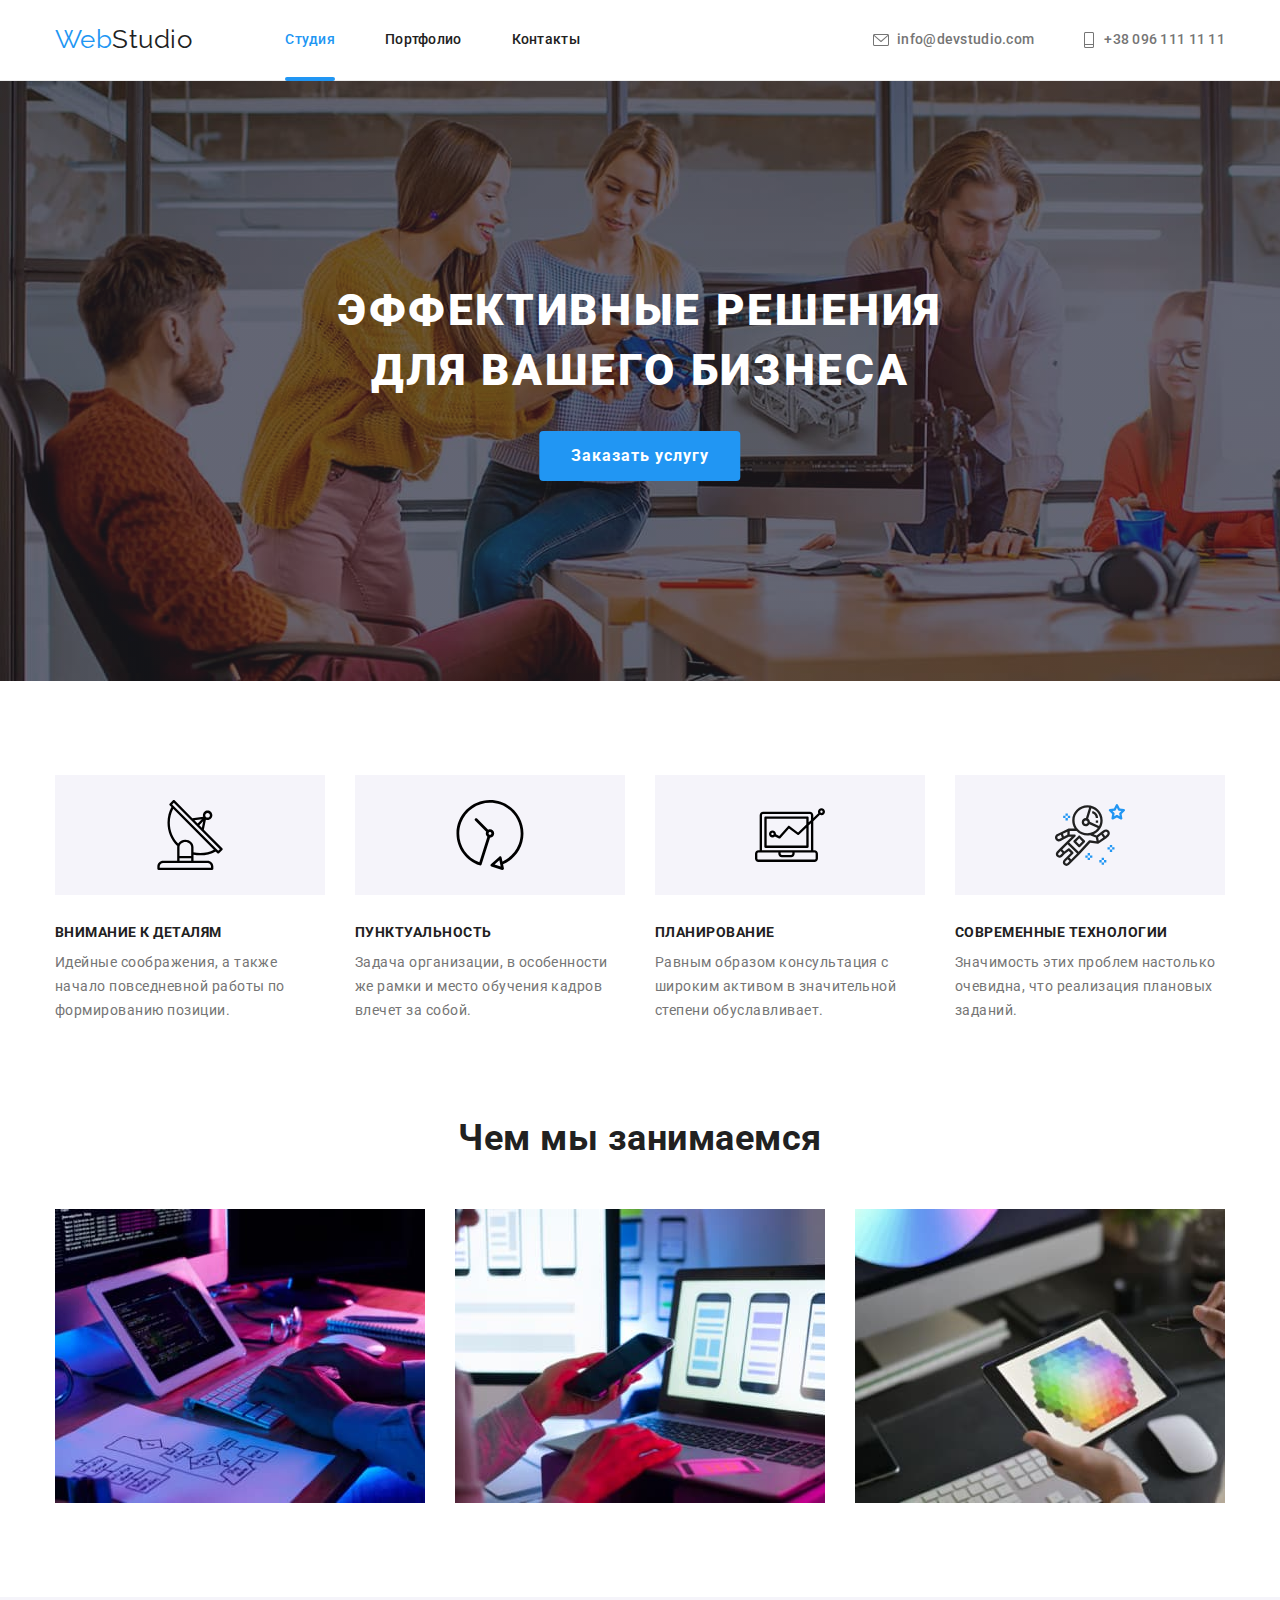
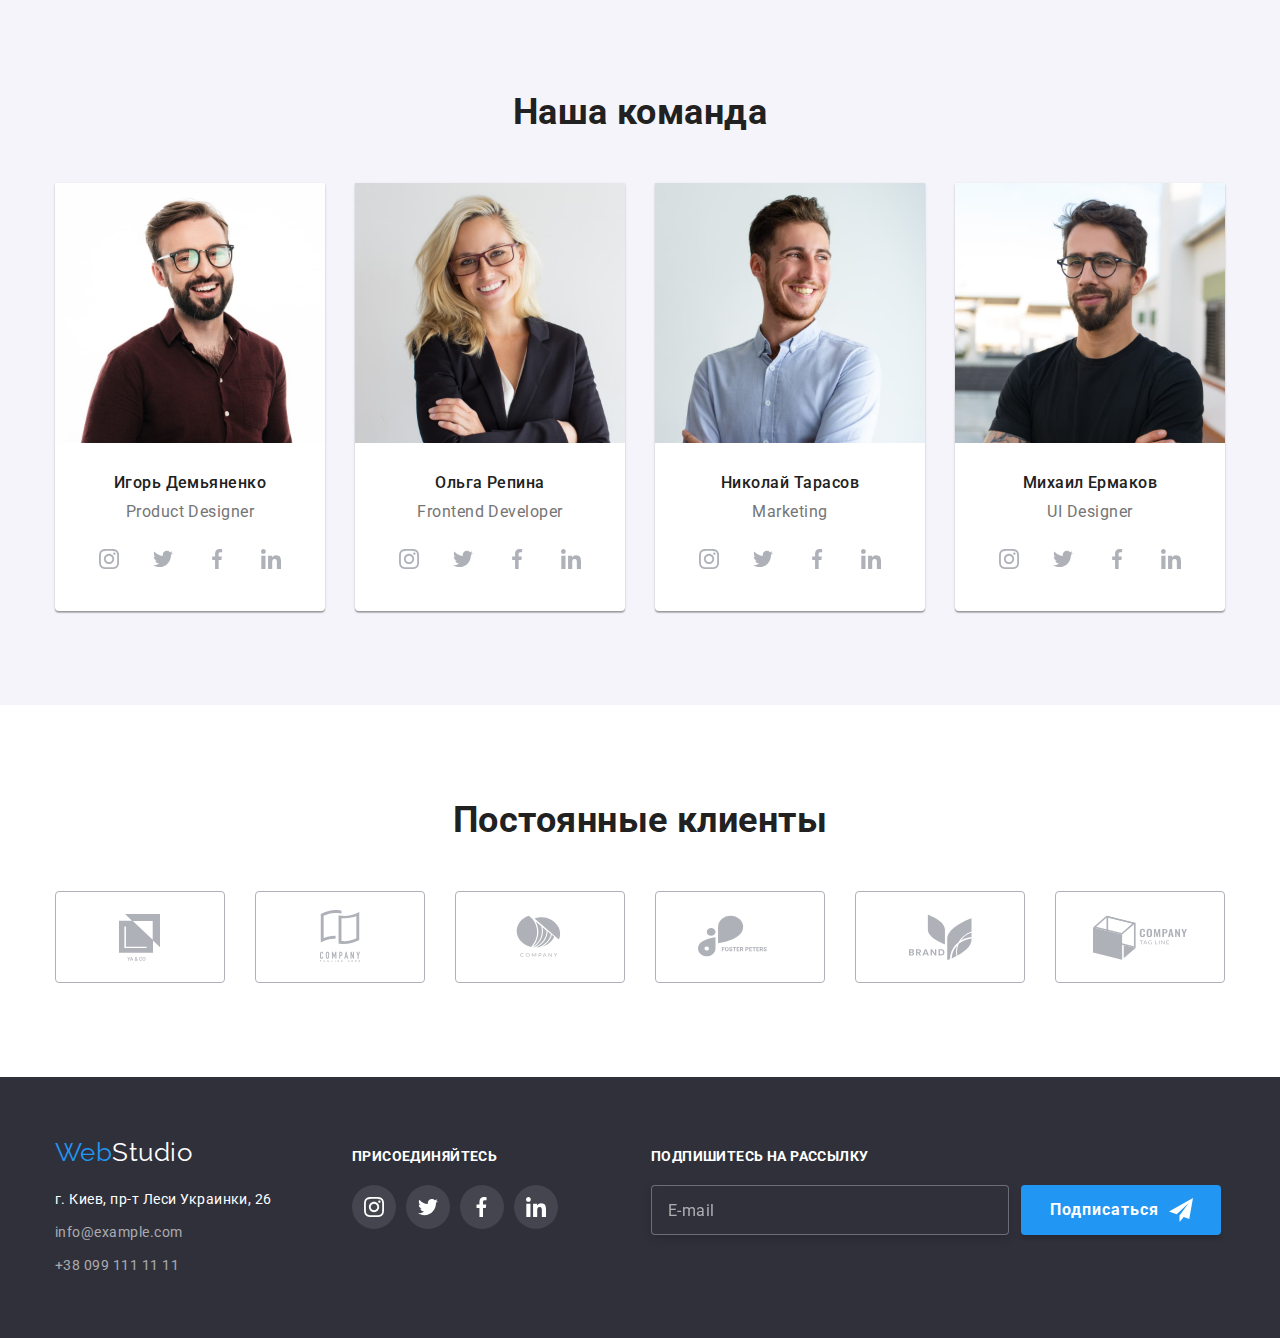
==== commit 441310ba: "Final commit" ====
--- a/index.html
+++ b/index.html
@@ -40,45 +40,49 @@
               <use class="icon-cross" href="./images/sprite.svg#icon-close-header-mobile"></use>
             </svg>
           </button>
-          <nav>
-            <ul class="header-mobile__nav">
-              <li class="header-mobile__item">
-                <a href="./index.html" class="header-mobile__link header-mobile__link--current"
-                  >Студия</a
-                >
-              </li>
-              <li class="header-mobile__item">
-                <a href="./portfolio/portfolio.html" class="header-mobile__link">Портфолио</a>
-              </li>
-              <li class="header-mobile__item">
-                <a href="" class="header-mobile__link">Контакты</a>
-              </li>
-            </ul>
-          </nav>
-          <ul class="header-mobile__contacts">
-            <li class="header-mobile__item-contact">
-              <a href="tel:+380961111111" class="header-mobile__tel"> +38 096 111 11 11 </a>
-            </li>
-            <li class="header-mobile__item-contact">
-              <a href="mailto:info@devstudio.com" class="header-mobile__mail">
-                info@devstudio.com
-              </a>
-            </li>
-          </ul>
-          <ul class="header-mobile__social">
-            <li class="header-mobile__socialitem">
-              <a class="header-mobile__sociallink" href="">Instagram</a>
-            </li>
-            <li class="header-mobile__socialitem">
-              <a class="header-mobile__sociallink" href="">Twitter</a>
-            </li>
-            <li class="header-mobile__socialitem">
-              <a class="header-mobile__sociallink" href="">Facebook</a>
-            </li>
-            <li class="header-mobile__socialitem">
-              <a class="header-mobile__sociallink" href="">LinkedIn</a>
-            </li>
-          </ul>
+          <div class="header-mobile__flex">
+            <nav>
+              <ul class="header-mobile__nav">
+                <li class="header-mobile__item">
+                  <a href="./index.html" class="header-mobile__link header-mobile__link--current"
+                    >Студия</a
+                  >
+                </li>
+                <li class="header-mobile__item">
+                  <a href="./portfolio/portfolio.html" class="header-mobile__link">Портфолио</a>
+                </li>
+                <li class="header-mobile__item">
+                  <a href="" class="header-mobile__link">Контакты</a>
+                </li>
+              </ul>
+            </nav>
+            <div>
+              <ul class="header-mobile__contacts">
+                <li class="header-mobile__item-contact">
+                  <a href="tel:+380961111111" class="header-mobile__tel"> +38 096 111 11 11 </a>
+                </li>
+                <li class="header-mobile__item-contact">
+                  <a href="mailto:info@devstudio.com" class="header-mobile__mail">
+                    info@devstudio.com
+                  </a>
+                </li>
+              </ul>
+              <ul class="header-mobile__social">
+                <li class="header-mobile__socialitem">
+                  <a class="header-mobile__sociallink" href="">Instagram</a>
+                </li>
+                <li class="header-mobile__socialitem">
+                  <a class="header-mobile__sociallink" href="">Twitter</a>
+                </li>
+                <li class="header-mobile__socialitem">
+                  <a class="header-mobile__sociallink" href="">Facebook</a>
+                </li>
+                <li class="header-mobile__socialitem">
+                  <a class="header-mobile__sociallink" href="">LinkedIn</a>
+                </li>
+              </ul>
+            </div>
+          </div>
         </div>
 
         <div class="page-header__tablet-desktop">
--- a/css/main.min.css
+++ b/css/main.min.css
@@ -1,2 +1,2 @@
-/*! modern-normalize v1.1.0 | MIT License | https://github.com/sindresorhus/modern-normalize */*,::before,::after{-webkit-box-sizing:border-box;box-sizing:border-box}html{line-height:1.15;-webkit-text-size-adjust:100%;-moz-tab-size:4;-o-tab-size:4;tab-size:4}body{margin:0;font-family:system-ui,-apple-system,"Segoe UI",Roboto,Helvetica,Arial,sans-serif,"Apple Color Emoji","Segoe UI Emoji"}hr{height:0;color:inherit}abbr[title]{-webkit-text-decoration:underline dotted;text-decoration:underline dotted}b,strong{font-weight:bolder}code,kbd,samp,pre{font-family:ui-monospace, SFMono-Regular, Consolas, 'Liberation Mono', Menlo, monospace;font-size:1em}small{font-size:80%}sub,sup{font-size:75%;line-height:0;position:relative;vertical-align:baseline}sub{bottom:-0.25em}sup{top:-0.5em}table{text-indent:0;border-color:inherit}button,input,optgroup,select,textarea{font-family:inherit;font-size:100%;line-height:1.15;margin:0}button,select{text-transform:none}button,[type='button'],[type='reset'],[type='submit']{-webkit-appearance:button}::-moz-focus-inner{border-style:none;padding:0}:-moz-focusring{outline:1px dotted ButtonText}:-moz-ui-invalid{box-shadow:none}legend{padding:0}progress{vertical-align:baseline}::-webkit-inner-spin-button,::-webkit-outer-spin-button{height:auto}[type='search']{-webkit-appearance:textfield;outline-offset:-2px}::-webkit-search-decoration{-webkit-appearance:none}::-webkit-file-upload-button{-webkit-appearance:button;font:inherit}summary{display:list-item}.page-header__logo,.page-footer__logo{font-family:Raleway, sans-serif;color:#2196f3;font-weight:400;font-size:24px;line-height:1.17;text-decoration:none;outline:none}.page-header__link{font-weight:500;font-size:14px;line-height:1.14;letter-spacing:0.02em;text-decoration:none}.hero__button,.modal__button,.page-footer__subbutton{font-family:inherit;font-weight:700;font-size:16px;line-height:1.87;color:#fff;letter-spacing:0.06em}.examples__title,.team__title,.clients__title{font-weight:700;font-size:28px;line-height:33px;text-align:center;margin-top:0}.team__name,.team__text{font-size:16px;line-height:1.19;margin-top:0;margin-bottom:0;padding-bottom:10px;text-align:center}.page-footer__location,.page-footer__mail,.page-footer__tel{font-size:14px;line-height:1.71}.page-footer__join,.page-footer__subtitle{font-weight:700;font-size:14px;line-height:1.14;letter-spacing:0.03em;text-transform:uppercase;color:#fff}body{font-family:'Roboto', sans-serif;background:#fff;color:#212121;letter-spacing:0.03em}.container{margin-left:auto;margin-right:auto;padding-left:15px;padding-right:15px}@media screen and (min-width: 480px){.container{width:480px}}@media screen and (min-width: 768px){.container{width:768px}}@media screen and (min-width: 1200px){.container{width:1200px}}.page-header{border-bottom:1px solid #ececec;margin-right:auto;margin-left:auto}.page-header__header{display:-webkit-box;display:-ms-flexbox;display:flex;-webkit-box-align:center;-ms-flex-align:center;align-items:center;position:relative}@media screen and (max-width: 768px){.page-header__header{-webkit-box-pack:justify;-ms-flex-pack:justify;justify-content:space-between}}.page-header__logo{display:block;font-family:Raleway, sans-serif;color:#2196f3;font-weight:400;text-decoration:none;outline:none;padding-top:16px;padding-bottom:16px}@media screen and (min-width: 768px){.page-header__logo{padding-top:26px;padding-bottom:26px}}@media screen and (min-width: 1200px){.page-header__logo{font-size:26px;line-height:1.19;padding-top:24px;padding-bottom:25px}}.page-header__accent{color:#212121}.page-header__tablet-desktop{display:none}@media screen and (min-width: 768px){.page-header__tablet-desktop{display:-webkit-box;display:-ms-flexbox;display:flex;-webkit-box-flex:1;-ms-flex-positive:1;flex-grow:1;margin-left:88px;-webkit-box-pack:justify;-ms-flex-pack:justify;justify-content:space-between}}@media screen and (min-width: 1200px){.page-header__tablet-desktop{display:-webkit-box;display:-ms-flexbox;display:flex;-webkit-box-flex:1;-ms-flex-positive:1;flex-grow:1;margin-left:93px;-webkit-box-pack:justify;-ms-flex-pack:justify;justify-content:space-between}}.page-header__tablet-desktop.is-open{display:block}.page-header__nav{display:-webkit-box;display:-ms-flexbox;display:flex;list-style:none;margin-top:0;margin-bottom:0;padding-left:0}.page-header__item+.page-header__item{margin-left:50px}.page-header__item-contact:not(:last-child){margin-bottom:10px}@media screen and (min-width: 1200px){.page-header__item-contact:not(:last-child){margin-bottom:0}}@media screen and (min-width: 1200px){.page-header__item-contact+.page-header__item-contact{margin-left:50px}}.page-header__item-contact{display:-webkit-box;display:-ms-flexbox;display:flex;-webkit-box-pack:baseline;-ms-flex-pack:baseline;justify-content:baseline}.page-header__link{display:block;padding-top:32px;padding-bottom:32px;position:relative;color:#212121;-webkit-transition-property:color;transition-property:color;-webkit-transition-duration:250ms;transition-duration:250ms;-webkit-transition-timing-function:cubic-bezier(0.4, 0, 0.2, 1);transition-timing-function:cubic-bezier(0.4, 0, 0.2, 1)}.page-header__link:hover,.page-header__link:focus{color:#2196f3;outline:none}.page-header__link--current{color:#2196f3}.page-header__link--current::after{display:block;content:'';position:absolute;left:0;bottom:-2px;width:100%;height:4px;border-radius:2px;background-color:#2196f3}@media screen and (min-width: 1200px){.page-header__link--current::after{bottom:-1.1px}}.page-header__contacts{display:block;padding:0;margin:0;list-style:none}@media screen and (min-width: 1200px){.page-header__contacts{display:-webkit-box;display:-ms-flexbox;display:flex;margin-top:0;margin-bottom:0;padding-left:0}}.page-header__mailicon{width:14px;height:10px;margin-right:6px;fill:currentColor}@media screen and (min-width: 1200px){.page-header__mailicon{width:16px;height:12px;margin-right:8px}}.page-header__mail,.page-header__tel{display:block;color:#757575;font-weight:500;font-size:12px;line-height:1.16;letter-spacing:0.02em;text-decoration:none;outline:none;-webkit-transition-property:color;transition-property:color;-webkit-transition-duration:250ms;transition-duration:250ms;-webkit-transition-timing-function:cubic-bezier(0.4, 0, 0.2, 1);transition-timing-function:cubic-bezier(0.4, 0, 0.2, 1)}@media screen and (min-width: 1200px){.page-header__mail,.page-header__tel{display:-webkit-box;display:-ms-flexbox;display:flex;-webkit-box-align:center;-ms-flex-align:center;align-items:center;-webkit-box-pack:center;-ms-flex-pack:center;justify-content:center;background-size:cover;font-size:14px;line-height:1.14;padding-top:32px;padding-bottom:32px}}.page-header__tel{min-width:123px;margin-bottom:20px}@media screen and (min-width: 1200px){.page-header__tel{margin-bottom:0}}.page-header__mail{margin-top:20px}@media screen and (min-width: 1200px){.page-header__mail{margin-top:0}}.page-header__telicon{width:10px;height:14px;margin-right:8px;fill:currentColor}@media screen and (min-width: 1200px){.page-header__telicon{height:16px;margin-right:10px}}.page-header__mail:hover,.page-header__mail:focus,.page-header__tel:hover,.page-header__tel:focus{color:#2196f3}.menu-button{display:-webkit-inline-box;display:-ms-inline-flexbox;display:inline-flex;margin:0;padding:0;border:none;background-color:#fff}@media screen and (max-width: 767px){.menu-button{display:block}}@media screen and (min-width: 768px){.menu-button{display:none}}.hero{max-width:480px;height:400px;margin-right:auto;margin-left:auto;background:#2f303a;background-image:-webkit-gradient(linear, left top, left bottom, from(rgba(47,48,58,0.4)), to(rgba(47,48,58,0.4))),url(../images/background_image_mobile.jpg);background-image:linear-gradient(rgba(47,48,58,0.4), rgba(47,48,58,0.4)),url(../images/background_image_mobile.jpg);background-repeat:no-repeat;padding-top:118px;padding-bottom:198px}@media (min-device-pixel-ratio: 2), (-webkit-min-device-pixel-ratio: 2), (min-resolution: 192dpi), (min-resolution: 2dppx){.hero .hero{background-image:url("../images/background_image_mobile2x.jpg")}}@media screen and (min-width: 768px){.hero{max-width:768px;background-image:-webkit-gradient(linear, left top, left bottom, from(rgba(47,48,58,0.4)), to(rgba(47,48,58,0.4))),url(../images/background_image_tablet.jpg);background-image:linear-gradient(rgba(47,48,58,0.4), rgba(47,48,58,0.4)),url(../images/background_image_tablet.jpg);background-repeat:no-repeat;padding-top:118px;padding-bottom:118px}}@media screen and (min-width: 768px) and (min-device-pixel-ratio: 2), screen and (min-width: 768px) and (-webkit-min-device-pixel-ratio: 2), screen and (min-width: 768px) and (min-resolution: 192dpi), screen and (min-width: 768px) and (min-resolution: 2dppx){.hero .hero{background-image:url("../images/background_image_tablet2x.jpg")}}@media screen and (min-width: 1200px){.hero{max-width:1600px;height:600px;background:#2f303a;background-image:-webkit-gradient(linear, left top, left bottom, from(rgba(47,48,58,0.4)), to(rgba(47,48,58,0.4))),url(../images/background_image.jpg);background-image:linear-gradient(rgba(47,48,58,0.4), rgba(47,48,58,0.4)),url(../images/background_image.jpg);padding-top:200px;padding-bottom:200px}}@media screen and (min-width: 1200px) and (min-device-pixel-ratio: 2), screen and (min-width: 1200px) and (-webkit-min-device-pixel-ratio: 2), screen and (min-width: 1200px) and (min-resolution: 192dpi), screen and (min-width: 1200px) and (min-resolution: 2dppx){.hero .hero{background-image:url("../images/background_image@2x.jpg")}}.hero__title{text-transform:uppercase;color:#fff;font-weight:900;font-size:26px;line-height:1.62;letter-spacing:0.06em;text-align:center;margin-top:0;margin-bottom:30px}@media screen and (min-width: 768px){.hero__title{font-size:26px;line-height:1.62}}@media screen and (min-width: 1200px){.hero__title{font-size:44px;line-height:1.36}}.hero__button{background:#2196f3;position:relative;left:50%;-webkit-transform:translate(-50%, 0);transform:translate(-50%, 0);min-width:200px;height:50px;padding:10px 32px 10px 32px;cursor:pointer;outline:none;border-radius:4px;border:0}.modal{position:absolute;top:50%;left:50%;-webkit-transform:translate(-50%, -50%);transform:translate(-50%, -50%);width:450px;height:609px;background-color:#fff;-webkit-box-shadow:0px 1px 3px rgba(0,0,0,0.12),0px 1px 1px rgba(0,0,0,0.14),0px 2px 1px rgba(0,0,0,0.2);box-shadow:0px 1px 3px rgba(0,0,0,0.12),0px 1px 1px rgba(0,0,0,0.14),0px 2px 1px rgba(0,0,0,0.2);border-radius:4px}@media screen and (min-width: 1200px){.modal{width:528px;height:581px}}.modal__backdrop{z-index:1;position:fixed;top:0;left:0;width:100%;height:100%;background-color:rgba(0,0,0,0.2)}.modal__backdrop--is-hidden{opacity:0;pointer-events:none}.modal__btnclose{position:absolute;top:0;right:0;margin-top:8px;margin-right:8px;padding:0;width:30px;height:30px;border-radius:50%;border:1px solid rgba(0,0,0,0.1);fill:#000000;background-color:#fff;cursor:pointer;-webkit-transition-property:fill;transition-property:fill;-webkit-transition-duration:250ms;transition-duration:250ms;-webkit-transition-timing-function:cubic-bezier(0.4, 0, 0.2, 1);transition-timing-function:cubic-bezier(0.4, 0, 0.2, 1)}.modal__btnclose:hover,.modal__btnclose:focus{fill:#2196f3}.modal__form{margin:40px}.modal__title{font-weight:700;font-size:20px;line-height:1.15;text-align:center;letter-spacing:0.03em;margin:0 0 12px 0}.modal__field{position:relative;display:-webkit-box;display:-ms-flexbox;display:flex;-webkit-box-orient:vertical;-webkit-box-direction:normal;-ms-flex-direction:column;flex-direction:column;margin-bottom:10px;margin-left:0;padding:0}.modal__comment{margin-bottom:20px}.modal__agreement{-webkit-box-orient:horizontal;-webkit-box-direction:normal;-ms-flex-direction:row;flex-direction:row;-webkit-box-align:center;-ms-flex-align:center;align-items:center;margin-bottom:30px}.modal__agreement input[type='checkbox']{margin-right:7px}.modal__label{position:relative;margin-bottom:4px;font-size:12px;line-height:1.17;letter-spacing:0.01em;color:#757575}.modal__condition{display:-webkit-box;display:-ms-flexbox;display:flex;-webkit-box-align:center;-ms-flex-align:center;align-items:center;position:relative;font-size:12px;line-height:1.17;letter-spacing:0.03em;color:#757575}@media screen and (min-width: 1200px){.modal__condition{font-size:14px;line-height:1.71}}.modal__icon{position:absolute;margin-top:auto;margin-bottom:auto;margin-right:8px;fill:#fff;border:2px solid black;border-radius:2px}@media screen and (min-width: 1200px){.modal__icon{position:relative}}.modal__checkbox:checked+.modal__icon{fill:#2196f3;border:0;border-radius:2px}.modal__checkbox{-webkit-appearance:none;-moz-appearance:none;appearance:none}.modal__input{height:40px;padding-left:42px;margin:0;font-size:12px;line-height:1.17;letter-spacing:0.01em;border:1px solid rgba(33,33,33,0.2);border-radius:4px;outline:none;-webkit-transition-property:border-color;transition-property:border-color;-webkit-transition-duration:250ms;transition-duration:250ms;-webkit-transition-timing-function:cubic-bezier(0.4, 0, 0.2, 1);transition-timing-function:cubic-bezier(0.4, 0, 0.2, 1)}.modal__textarea{height:120px;padding:12px;resize:none;font-size:12px;line-height:1.17;letter-spacing:0.01em;border:1px solid rgba(33,33,33,0.2);border-radius:4px;outline:none;-webkit-transition-property:border-color;transition-property:border-color;-webkit-transition-duration:250ms;transition-duration:250ms;-webkit-transition-timing-function:cubic-bezier(0.4, 0, 0.2, 1);transition-timing-function:cubic-bezier(0.4, 0, 0.2, 1)}.modal__svg{position:absolute;top:65%;margin-left:15px;-webkit-transform:translateY(-50%);transform:translateY(-50%);-webkit-transition-property:fill;transition-property:fill;-webkit-transition-duration:250ms;transition-duration:250ms;-webkit-transition-timing-function:cubic-bezier(0.4, 0, 0.2, 1);transition-timing-function:cubic-bezier(0.4, 0, 0.2, 1)}.modal__textarea::-webkit-input-placeholder{color:rgba(117,117,117,0.5)}.modal__textarea:-ms-input-placeholder{color:rgba(117,117,117,0.5)}.modal__textarea::-ms-input-placeholder{color:rgba(117,117,117,0.5)}.modal__textarea::placeholder{color:rgba(117,117,117,0.5)}.modal__input:hover,.modal__textarea:hover,.modal__input:focus,.modal__textarea:focus{border-color:#2196f3}.modal__input:hover ~ .modal__svg,.modal__input:focus ~ .modal__svg{fill:#2196f3}.modal__text{margin-left:16px}@media screen and (min-width: 1200px){.modal__text{margin-left:0}}.modal__text--accent{margin-left:5px;color:#2196f3}.modal__button{position:absolute;left:50%;-webkit-transform:translate(-50%);transform:translate(-50%);background:#2196f3;-webkit-box-shadow:0px 4px 4px rgba(0,0,0,0.15);box-shadow:0px 4px 4px rgba(0,0,0,0.15);border-radius:4px;min-width:200px;height:50px;padding:10px 55px 10px 56px;cursor:pointer;outline:none;border:0;-webkit-transition-property:background;transition-property:background;-webkit-transition-duration:250ms;transition-duration:250ms;-webkit-transition-timing-function:cubic-bezier(0.4, 0, 0.2, 1);transition-timing-function:cubic-bezier(0.4, 0, 0.2, 1)}.modal__button:hover,.modal__button:focus{background:#188ce8}.features{margin-right:auto;margin-left:auto;padding-top:60px;padding-bottom:60px}@media screen and (min-width: 1200px){.features{padding-top:94px;padding-bottom:0}}.features__list{display:-webkit-box;display:-ms-flexbox;display:flex;-ms-flex-wrap:wrap;flex-wrap:wrap;list-style:none;margin-top:0;margin-bottom:0;padding-left:0}.features__item{max-width:450px}@media screen and (min-width: 768px){.features__item{max-width:354px}}@media screen and (min-width: 1200px){.features__item{max-width:270px}}.features__item:not(:last-child){margin-bottom:30px}@media screen and (min-width: 768px){.features__item:not(:last-child){margin-bottom:0}}@media screen and (min-width: 768px){.features__item:nth-child(-n+2){margin-bottom:30px;margin-right:0}}@media screen and (min-width: 1200px){.features__item:nth-child(-n+2){margin-bottom:0;margin-right:30px}}@media screen and (min-width: 768px){.features__item:nth-child(odd){margin-right:30px}}.features__bgc{display:-webkit-box;display:-ms-flexbox;display:flex;-webkit-box-align:center;-ms-flex-align:center;align-items:center;-webkit-box-pack:center;-ms-flex-pack:center;justify-content:center;max-width:450px;max-height:120px;background-color:#f5f4fa}.features__icon{width:70px;height:70px;margin-top:25px;margin-bottom:25px}.features__title{text-transform:uppercase;font-weight:700;font-size:14px;line-height:1.14;margin-top:0;margin-bottom:0;padding-bottom:10px;padding-top:30px}@media screen and (max-width: 768px){.features__title{text-align:center}}.features__text{color:#757575;font-size:14px;line-height:1.71;margin-top:0;margin-bottom:0}.examples{display:none}@media screen and (min-width: 1200px){.examples{display:block;padding-top:94px;padding-bottom:94px;margin-left:auto;margin-right:auto}}.examples__title{font-size:36px;line-height:1.17;margin-bottom:50px}.examples__list{display:-webkit-box;display:-ms-flexbox;display:flex;-ms-flex-wrap:wrap;flex-wrap:wrap;list-style:none;margin-top:0;margin-bottom:0;padding:0}.examples__item{display:block;position:relative}.examples__item:not(:last-child){margin-right:30px}.examples__item:hover .examples__window,.examples__item:focus .examples__window{opacity:1}.examples__photo{display:block}.examples__window{position:absolute;bottom:0;left:0;width:100%;height:70px;opacity:0;pointer-events:none;display:-webkit-box;display:-ms-flexbox;display:flex;-webkit-box-align:center;-ms-flex-align:center;align-items:center;-webkit-box-pack:center;-ms-flex-pack:center;justify-content:center;font-weight:700;font-size:14px;line-height:1.14;text-align:center;letter-spacing:0.03em;text-transform:uppercase;color:#fff;background:rgba(47,48,58,0.8);-webkit-transition-property:opacity;transition-property:opacity;-webkit-transition-duration:250ms;transition-duration:250ms;-webkit-transition-timing-function:cubic-bezier(0.4, 0, 0.2, 1);transition-timing-function:cubic-bezier(0.4, 0, 0.2, 1)}.team{background-color:#f5f4fa;margin-right:auto;margin-left:auto;padding-top:60px;padding-bottom:60px}@media screen and (min-width: 1200px){.team{padding-top:94px;padding-bottom:94px}}.team__title{margin-bottom:30px}@media screen and (min-width: 1200px){.team__title{font-size:36px;line-height:1.17;margin-bottom:50px}}.team__list{display:-webkit-box;display:-ms-flexbox;display:flex;-ms-flex-wrap:wrap;flex-wrap:wrap;list-style:none;margin:0;padding-left:0}@media screen and (min-width: 768px){.team__list{margin:-15px}}@media screen and (min-width: 1200px){.team__list{margin:0}}.team__item:not(:last-child){margin-bottom:30px}@media screen and (min-width: 768px){.team__item:not(:last-child){margin-bottom:15px}}@media screen and (min-width: 1200px){.team__item:not(:last-child){margin-right:30px;margin-bottom:0}}.team__item{max-width:450px;background:#fff;-webkit-box-shadow:0px 1px 3px rgba(0,0,0,0.12),0px 1px 1px rgba(0,0,0,0.14),0px 2px 1px rgba(0,0,0,0.2);box-shadow:0px 1px 3px rgba(0,0,0,0.12),0px 1px 1px rgba(0,0,0,0.14),0px 2px 1px rgba(0,0,0,0.2);border-radius:0px 0px 4px 4px}@media screen and (min-width: 768px){.team__item{max-width:354px;max-height:536px;margin:15px}}@media screen and (min-width: 1200px){.team__item{max-width:270px;max-height:428px;margin:0}}.team__photo{display:block;max-width:100%;max-height:100%}.team__data{padding-top:30px;padding-bottom:16px}.team__name{font-weight:500}.team__text{color:#757575}@media screen and (max-width: 768px){.team__text{padding-bottom:0}}.team__links{display:-webkit-box;display:-ms-flexbox;display:flex;list-style:none;margin:0 32px 30px 32px;padding-left:0}@media screen and (max-width: 768px){.team__links{-webkit-box-pack:center;-ms-flex-pack:center;justify-content:center;margin-right:0;margin-left:0;margin-bottom:24px}}.team__button:not(:last-child){margin-right:10px}.team__btnlink{fill:#afb1b8;display:-webkit-box;display:-ms-flexbox;display:flex;-webkit-box-pack:center;-ms-flex-pack:center;justify-content:center;-webkit-box-align:center;-ms-flex-align:center;align-items:center;width:44px;height:44px;border-radius:50%;-webkit-transition-property:background-color, fill;transition-property:background-color, fill;-webkit-transition-duration:250ms;transition-duration:250ms;-webkit-transition-timing-function:cubic-bezier(0.4, 0, 0.2, 1);transition-timing-function:cubic-bezier(0.4, 0, 0.2, 1)}.team__btnlink:hover,.team__btnlink:focus{background-color:#2196f3;fill:#fff}.clients{margin-right:auto;margin-left:auto;padding-top:60px;padding-bottom:60px}@media screen and (min-width: 1200px){.clients{padding-top:94px;padding-bottom:94px}}.clients__title{margin-bottom:30px}@media screen and (min-width: 1200px){.clients__title{font-size:36px;line-height:1.17;margin-bottom:50px}}.clients__links{display:-webkit-box;display:-ms-flexbox;display:flex;-ms-flex-wrap:wrap;flex-wrap:wrap;list-style:none;margin-top:0;margin-bottom:0;padding-left:0;-webkit-box-pack:center;-ms-flex-pack:center;justify-content:center;margin:-15px}@media screen and (min-width: 1200px){.clients__links{-ms-flex-wrap:nowrap;flex-wrap:nowrap}}.clients__icon{margin:15px}.clients__button{display:-webkit-box;display:-ms-flexbox;display:flex;-webkit-box-pack:center;-ms-flex-pack:center;justify-content:center;-webkit-box-align:center;-ms-flex-align:center;align-items:center;width:210px;height:92px;border:1px solid #afb1b8;border-radius:4px;fill:#afb1b8;-webkit-transition-property:border, fill;transition-property:border, fill;-webkit-transition-duration:250ms;transition-duration:250ms;-webkit-transition-timing-function:cubic-bezier(0.4, 0, 0.2, 1);transition-timing-function:cubic-bezier(0.4, 0, 0.2, 1)}@media screen and (min-width: 768px){.clients__button{width:226px}}@media screen and (min-width: 1200px){.clients__button{width:170px}}.clients__button:hover,.clients__button:focus{border:1px solid #2196f3;fill:#2196f3}.works{margin-right:auto;margin-left:auto;padding-top:60px;padding-bottom:60px}@media screen and (min-width: 1200px){.works{padding-top:94px;padding-bottom:94px}}.works__filters{display:-webkit-box;display:-ms-flexbox;display:flex;-ms-flex-wrap:wrap;flex-wrap:wrap;list-style:none;margin-top:0;margin-bottom:30px;padding-left:0;-webkit-box-pack:left;-ms-flex-pack:left;justify-content:left}@media screen and (min-width: 768px){.works__filters{-webkit-box-pack:center;-ms-flex-pack:center;justify-content:center}}@media screen and (min-width: 1200px){.works__filters{margin-bottom:50px}}.works__btnitem:not(:last-child){margin-right:8px}.works__btnitem:nth-child(-n+2){margin-bottom:15px}@media screen and (min-width: 768px){.works__btnitem:nth-child(-n+2){margin-bottom:0}}@media screen and (max-width: 767px){.works__btnitem:nth-child(3n){margin-bottom:15px;margin-right:0}}.works__button{font-family:inherit;background-color:#f5f4fa;font-weight:500;font-size:16px;line-height:1.63;letter-spacing:0.03em;padding:6px 22px 6px 22px;cursor:pointer;border-radius:4px;border:0;-webkit-transition-property:color, background-color, outline, -webkit-box-shadow;transition-property:color, background-color, outline, -webkit-box-shadow;transition-property:color, background-color, outline, box-shadow;transition-property:color, background-color, outline, box-shadow, -webkit-box-shadow;-webkit-transition-duration:250ms;transition-duration:250ms;-webkit-transition-timing-function:cubic-bezier(0.4, 0, 0.2, 1);transition-timing-function:cubic-bezier(0.4, 0, 0.2, 1)}.works__button:hover,.works__button:focus{background-color:#2196f3;color:#fff;outline:none;-webkit-box-shadow:0px 3px 1px rgba(0,0,0,0.1),0px 1px 2px rgba(0,0,0,0.08),0px 2px 2px rgba(0,0,0,0.12);box-shadow:0px 3px 1px rgba(0,0,0,0.1),0px 1px 2px rgba(0,0,0,0.08),0px 2px 2px rgba(0,0,0,0.12)}.works__list{display:-webkit-box;display:-ms-flexbox;display:flex;-ms-flex-wrap:wrap;flex-wrap:wrap;list-style:none;margin-top:0;margin-bottom:0;padding-left:0;margin:-15px}.works__item{width:450px;height:404px;margin:15px;-webkit-transition-property:-webkit-box-shadow;transition-property:-webkit-box-shadow;transition-property:box-shadow;transition-property:box-shadow, -webkit-box-shadow;-webkit-transition-duration:250ms;transition-duration:250ms;-webkit-transition-timing-function:cubic-bezier(0.4, 0, 0.2, 1);transition-timing-function:cubic-bezier(0.4, 0, 0.2, 1)}@media screen and (min-width: 768px){.works__item{width:354px}}@media screen and (min-width: 1200px){.works__item{width:370px}}.works__item:hover,.works__item:focus{-webkit-box-shadow:0px 1px 1px rgba(0,0,0,0.12),0px 4px 4px rgba(0,0,0,0.06),1px 4px 6px rgba(0,0,0,0.16);box-shadow:0px 1px 1px rgba(0,0,0,0.12),0px 4px 4px rgba(0,0,0,0.06),1px 4px 6px rgba(0,0,0,0.16)}.works__item:hover .works__text,.works__item:focus .works__text{-webkit-transform:translateY(0);transform:translateY(0)}.works__image{display:block;width:450px;margin-right:0}@media screen and (min-width: 768px){.works__image{width:354px}}@media screen and (min-width: 1200px){.works__image{width:370px}}.works__filled{position:relative;overflow:hidden}.works__text{position:absolute;top:0;left:0;width:100%;height:100%;pointer-events:none;display:-webkit-box;display:-ms-flexbox;display:flex;-webkit-box-align:center;-ms-flex-align:center;align-items:center;-webkit-box-pack:center;-ms-flex-pack:center;justify-content:center;font-size:18px;line-height:1.56;letter-spacing:0.03em;color:#fff;padding-left:24px;padding-right:24px;margin:0;background:rgba(33,150,243,0.9);-webkit-transform:translateY(100%);transform:translateY(100%);-webkit-transition-property:-webkit-transform;transition-property:-webkit-transform;transition-property:transform;transition-property:transform, -webkit-transform;-webkit-transition-duration:250ms;transition-duration:250ms;-webkit-transition-timing-function:cubic-bezier(0.4, 0, 0.2, 1);transition-timing-function:cubic-bezier(0.4, 0, 0.2, 1)}.works__border{border:1px solid #eeeeee;border-top:none;padding:20px 0 20px 24px}.works__links{text-decoration:none;outline:none}.works__image{display:block}.works__title{font-weight:700;font-size:18px;line-height:2;letter-spacing:0.06em;color:#212121;padding-bottom:4px;margin-top:0;margin-bottom:0}.works__description{font-size:16px;line-height:1.88;color:#757575;margin-top:0;margin-bottom:0;margin-left:0}.page-footer{background-color:#2f303a;padding-top:60px;padding-bottom:60px;margin-right:auto;margin-left:auto}.page-footer__flexbox{display:block;-webkit-box-pack:justify;-ms-flex-pack:justify;justify-content:space-between}@media screen and (min-width: 768px){.page-footer__flexbox{display:-webkit-box;display:-ms-flexbox;display:flex}}.page-footer__info{display:block}@media screen and (min-width: 768px){.page-footer__info{margin-left:80px;padding:0 0 60px 0}}@media screen and (min-width: 1200px){.page-footer__info{margin-left:0;padding:0}}.page-footer__logo{display:block;text-align:center;margin-bottom:20px;width:154px;margin-left:auto;margin-right:auto}@media screen and (min-width: 1200px){.page-footer__logo{font-size:26px;line-height:1.19;text-align:start;margin-left:0;margin-right:0}}.page-footer__logo .page-footer__logo--accent{color:#fff}.page-footer__contacts{font-style:normal;text-align:center}@media screen and (min-width: 1200px){.page-footer__contacts{text-align:left}}.page-footer__location{color:#fff;margin-top:0;margin-bottom:9px}.page-footer__mail,.page-footer__tel{display:block;color:rgba(255,255,255,0.6);text-decoration:none;outline:none}.page-footer__mail{margin-bottom:9px}.page-footer__container{display:block}@media screen and (min-width: 1200px){.page-footer__container{display:-webkit-box;display:-ms-flexbox;display:flex}}.page-footer__social{margin:0;padding:60px 0 60px 0;text-align:center}@media screen and (min-width: 768px){.page-footer__social{margin-right:89px;padding:0 0 60px 0}}@media screen and (min-width: 1200px){.page-footer__social{margin-left:80px;margin-right:0;padding:0}}.page-footer__join{margin:0}@media screen and (min-width: 1200px){.page-footer__join{margin-top:12px;text-align:start}}.page-footer__links{display:-webkit-box;display:-ms-flexbox;display:flex;-webkit-box-pack:center;-ms-flex-pack:center;justify-content:center;list-style:none;margin-top:20px;margin-bottom:0;padding-left:0}.page-footer__network:not(:last-child){margin-right:10px}.page-footer__link{display:-webkit-box;display:-ms-flexbox;display:flex;-webkit-box-align:center;-ms-flex-align:center;align-items:center;-webkit-box-pack:center;-ms-flex-pack:center;justify-content:center;width:44px;height:44px;background:rgba(255,255,255,0.1);border-radius:50%;-webkit-transition-property:background-color;transition-property:background-color;-webkit-transition-duration:250ms;transition-duration:250ms;-webkit-transition-timing-function:cubic-bezier(0.4, 0, 0.2, 1);transition-timing-function:cubic-bezier(0.4, 0, 0.2, 1)}.page-footer__link:hover,.page-footer__link:focus{background-color:#2196f3}.page-footer__subscribe{margin:0;text-align:center;max-width:450px;margin-left:auto;margin-right:auto}@media screen and (min-width: 1200px){.page-footer__subscribe{text-align:left;margin-left:93px}}.page-footer__subtitle{margin:0 0 20px 0}@media screen and (min-width: 1200px){.page-footer__subtitle{margin-top:12px}}.page-footer__block{display:block}@media screen and (min-width: 1200px){.page-footer__block{display:-webkit-box;display:-ms-flexbox;display:flex}}.page-footer__input{background-color:#2f303a;width:100%;height:50px;padding-left:16px;margin-bottom:20px;border:1px solid rgba(255,255,255,0.3);-webkit-filter:drop-shadow(0px 4px 4px rgba(0,0,0,0.15));filter:drop-shadow(0px 4px 4px rgba(0,0,0,0.15));border-radius:4px;outline:none;color:#fff}@media screen and (min-width: 1200px){.page-footer__input{width:358px;margin-bottom:0}}.page-footer__input::-webkit-input-placeholder{font-size:16px;line-height:1.25;letter-spacing:0.03em;color:rgba(255,255,255,0.6)}.page-footer__input:-ms-input-placeholder{font-size:16px;line-height:1.25;letter-spacing:0.03em;color:rgba(255,255,255,0.6)}.page-footer__input::-ms-input-placeholder{font-size:16px;line-height:1.25;letter-spacing:0.03em;color:rgba(255,255,255,0.6)}.page-footer__input::placeholder{font-size:16px;line-height:1.25;letter-spacing:0.03em;color:rgba(255,255,255,0.6)}.page-footer__button{position:relative;width:200px;left:50%;-webkit-transform:translate(-50%, 0);transform:translate(-50%, 0)}@media screen and (min-width: 1200px){.page-footer__button{left:0;-webkit-transform:translate(0, 0);transform:translate(0, 0)}}.page-footer__subbutton{width:200px;height:50px;margin-left:0;background:#2196f3;-webkit-box-shadow:0px 4px 4px rgba(0,0,0,0.15);box-shadow:0px 4px 4px rgba(0,0,0,0.15);border-radius:4px;cursor:pointer;outline:none;border:0;padding:10px 62px 10px 29px;letter-spacing:0.06em;color:#fff}@media screen and (min-width: 1200px){.page-footer__subbutton{margin-left:12px}}.page-footer__svg{position:absolute;top:25%;right:0;margin-right:28px;cursor:pointer;fill:#fff}@media screen and (min-width: 1200px){.page-footer__svg{right:-6%}}.page-footer{background-color:#2f303a;padding-top:60px;padding-bottom:60px;margin-right:auto;margin-left:auto}.page-footer__flexbox{display:block;-webkit-box-pack:justify;-ms-flex-pack:justify;justify-content:space-between}@media screen and (min-width: 768px){.page-footer__flexbox{display:-webkit-box;display:-ms-flexbox;display:flex}}.page-footer__info{display:block}@media screen and (min-width: 768px){.page-footer__info{margin-left:80px;padding:0 0 60px 0}}@media screen and (min-width: 1200px){.page-footer__info{margin-left:0;padding:0}}.page-footer__logo{display:block;text-align:center;margin-bottom:20px;width:154px;margin-left:auto;margin-right:auto}@media screen and (min-width: 1200px){.page-footer__logo{font-size:26px;line-height:1.19;text-align:start;margin-left:0;margin-right:0}}.page-footer__logo .page-footer__logo--accent{color:#fff}.page-footer__contacts{font-style:normal;text-align:center}@media screen and (min-width: 1200px){.page-footer__contacts{text-align:left}}.page-footer__location{color:#fff;margin-top:0;margin-bottom:9px}.page-footer__mail,.page-footer__tel{display:block;color:rgba(255,255,255,0.6);text-decoration:none;outline:none}.page-footer__mail{margin-bottom:9px}.page-footer__container{display:block}@media screen and (min-width: 1200px){.page-footer__container{display:-webkit-box;display:-ms-flexbox;display:flex}}.page-footer__social{margin:0;padding:60px 0 60px 0;text-align:center}@media screen and (min-width: 768px){.page-footer__social{margin-right:89px;padding:0 0 60px 0}}@media screen and (min-width: 1200px){.page-footer__social{margin-left:80px;margin-right:0;padding:0}}.page-footer__join{margin:0}@media screen and (min-width: 1200px){.page-footer__join{margin-top:12px;text-align:start}}.page-footer__links{display:-webkit-box;display:-ms-flexbox;display:flex;-webkit-box-pack:center;-ms-flex-pack:center;justify-content:center;list-style:none;margin-top:20px;margin-bottom:0;padding-left:0}.page-footer__network:not(:last-child){margin-right:10px}.page-footer__link{display:-webkit-box;display:-ms-flexbox;display:flex;-webkit-box-align:center;-ms-flex-align:center;align-items:center;-webkit-box-pack:center;-ms-flex-pack:center;justify-content:center;width:44px;height:44px;background:rgba(255,255,255,0.1);border-radius:50%;-webkit-transition-property:background-color;transition-property:background-color;-webkit-transition-duration:250ms;transition-duration:250ms;-webkit-transition-timing-function:cubic-bezier(0.4, 0, 0.2, 1);transition-timing-function:cubic-bezier(0.4, 0, 0.2, 1)}.page-footer__link:hover,.page-footer__link:focus{background-color:#2196f3}.page-footer__subscribe{margin:0;text-align:center;max-width:450px;margin-left:auto;margin-right:auto}@media screen and (min-width: 1200px){.page-footer__subscribe{text-align:left;margin-left:93px}}.page-footer__subtitle{margin:0 0 20px 0}@media screen and (min-width: 1200px){.page-footer__subtitle{margin-top:12px}}.page-footer__block{display:block}@media screen and (min-width: 1200px){.page-footer__block{display:-webkit-box;display:-ms-flexbox;display:flex}}.page-footer__input{background-color:#2f303a;width:100%;height:50px;padding-left:16px;margin-bottom:20px;border:1px solid rgba(255,255,255,0.3);-webkit-filter:drop-shadow(0px 4px 4px rgba(0,0,0,0.15));filter:drop-shadow(0px 4px 4px rgba(0,0,0,0.15));border-radius:4px;outline:none;color:#fff}@media screen and (min-width: 1200px){.page-footer__input{width:358px;margin-bottom:0}}.page-footer__input::-webkit-input-placeholder{font-size:16px;line-height:1.25;letter-spacing:0.03em;color:rgba(255,255,255,0.6)}.page-footer__input:-ms-input-placeholder{font-size:16px;line-height:1.25;letter-spacing:0.03em;color:rgba(255,255,255,0.6)}.page-footer__input::-ms-input-placeholder{font-size:16px;line-height:1.25;letter-spacing:0.03em;color:rgba(255,255,255,0.6)}.page-footer__input::placeholder{font-size:16px;line-height:1.25;letter-spacing:0.03em;color:rgba(255,255,255,0.6)}.page-footer__button{position:relative;width:200px;left:50%;-webkit-transform:translate(-50%, 0);transform:translate(-50%, 0)}@media screen and (min-width: 1200px){.page-footer__button{left:0;-webkit-transform:translate(0, 0);transform:translate(0, 0)}}.page-footer__subbutton{width:200px;height:50px;margin-left:0;background:#2196f3;-webkit-box-shadow:0px 4px 4px rgba(0,0,0,0.15);box-shadow:0px 4px 4px rgba(0,0,0,0.15);border-radius:4px;cursor:pointer;outline:none;border:0;padding:10px 62px 10px 29px;letter-spacing:0.06em;color:#fff}@media screen and (min-width: 1200px){.page-footer__subbutton{margin-left:12px}}.page-footer__svg{position:absolute;top:25%;right:0;margin-right:28px;cursor:pointer;fill:#fff}@media screen and (min-width: 1200px){.page-footer__svg{right:-6%}}.header-mobile{opacity:0;pointer-events:none;position:fixed;top:0;left:0;z-index:1;width:100%;height:100%;background-color:#fff;padding:48px 40px 48px 40px}@media screen and (min-width: 768px){.header-mobile{display:none}}.header-mobile__nav{display:block;list-style:none;margin-top:0;margin-bottom:0;padding-left:0}.header-mobile__link{display:block;color:#212121;font-weight:500;font-size:40px;line-height:1.17;letter-spacing:0.02em;text-decoration:none;-webkit-transition-property:color;transition-property:color;-webkit-transition-duration:250ms;transition-duration:250ms;-webkit-transition-timing-function:cubic-bezier(0.4, 0, 0.2, 1);transition-timing-function:cubic-bezier(0.4, 0, 0.2, 1)}.header-mobile__item:not(:last-child){padding-bottom:32px}.header-mobile__link:hover,.header-mobile__link:focus{color:#2196f3;outline:none}.header-mobile__link--current{color:#2196f3}.header-mobile__contacts{display:block;list-style:none;margin-bottom:134px;padding-left:0;position:absolute;bottom:0}.header-mobile__item-contact:not(:last-child){padding-bottom:32px}.header-mobile__mail,.header-mobile__tel{display:block;-webkit-transition-property:color;transition-property:color;-webkit-transition-duration:250ms;transition-duration:250ms;-webkit-transition-timing-function:cubic-bezier(0.4, 0, 0.2, 1);transition-timing-function:cubic-bezier(0.4, 0, 0.2, 1)}.header-mobile__tel{font-weight:500;font-size:34px;line-height:40px;letter-spacing:0.02em;color:#2196f3;text-decoration:none}.header-mobile__mail{font-weight:500;font-size:24px;line-height:28px;letter-spacing:0.02em;text-decoration:none;color:#757575}.header-mobile__mail:hover,.header-mobile__mail:focus,.header-mobile__tel:hover,.header-mobile__tel:focus{color:#2196f3}.header-mobile__social{list-style:none;display:-webkit-box;display:-ms-flexbox;display:flex;margin:0 0 48px 0;padding:0;text-decoration:none;position:absolute;bottom:0}.header-mobile__sociallink{text-decoration:none;font-weight:500;font-size:18px;line-height:1.22;letter-spacing:0.02em;color:#2196f3}.header-mobile__socialitem{display:-webkit-box;display:-ms-flexbox;display:flex}.header-mobile__socialitem:not(:last-child)::after{content:'';width:22px;height:1px;background-color:rgba(33,33,33,0.2);-webkit-transform:rotate(90deg);transform:rotate(90deg);margin-top:10px;margin-bottom:10px}.header-mobile__button{position:absolute;top:0;right:0;margin-top:10px;margin-right:15px;padding:0;fill:#000000;background-color:#fff;border:none;-webkit-transition-property:fill;transition-property:fill;-webkit-transition-duration:250ms;transition-duration:250ms;-webkit-transition-timing-function:cubic-bezier(0.4, 0, 0.2, 1);transition-timing-function:cubic-bezier(0.4, 0, 0.2, 1)}.header-mobile__button:hover,.header-mobile__button:focus{fill:#2196f3}.header-mobile--is-open{opacity:1;pointer-events:all}
+/*! modern-normalize v1.1.0 | MIT License | https://github.com/sindresorhus/modern-normalize */*,::before,::after{-webkit-box-sizing:border-box;box-sizing:border-box}html{line-height:1.15;-webkit-text-size-adjust:100%;-moz-tab-size:4;-o-tab-size:4;tab-size:4}body{margin:0;font-family:system-ui,-apple-system,"Segoe UI",Roboto,Helvetica,Arial,sans-serif,"Apple Color Emoji","Segoe UI Emoji"}hr{height:0;color:inherit}abbr[title]{-webkit-text-decoration:underline dotted;text-decoration:underline dotted}b,strong{font-weight:bolder}code,kbd,samp,pre{font-family:ui-monospace, SFMono-Regular, Consolas, 'Liberation Mono', Menlo, monospace;font-size:1em}small{font-size:80%}sub,sup{font-size:75%;line-height:0;position:relative;vertical-align:baseline}sub{bottom:-0.25em}sup{top:-0.5em}table{text-indent:0;border-color:inherit}button,input,optgroup,select,textarea{font-family:inherit;font-size:100%;line-height:1.15;margin:0}button,select{text-transform:none}button,[type='button'],[type='reset'],[type='submit']{-webkit-appearance:button}::-moz-focus-inner{border-style:none;padding:0}:-moz-focusring{outline:1px dotted ButtonText}:-moz-ui-invalid{box-shadow:none}legend{padding:0}progress{vertical-align:baseline}::-webkit-inner-spin-button,::-webkit-outer-spin-button{height:auto}[type='search']{-webkit-appearance:textfield;outline-offset:-2px}::-webkit-search-decoration{-webkit-appearance:none}::-webkit-file-upload-button{-webkit-appearance:button;font:inherit}summary{display:list-item}.page-header__logo,.page-footer__logo{font-family:Raleway, sans-serif;color:#2196f3;font-weight:400;font-size:24px;line-height:1.17;text-decoration:none;outline:none}.page-header__link{font-weight:500;font-size:14px;line-height:1.14;letter-spacing:0.02em;text-decoration:none}.hero__button,.modal__button,.page-footer__subbutton{font-family:inherit;font-weight:700;font-size:16px;line-height:1.87;color:#fff;letter-spacing:0.06em}.examples__title,.team__title,.clients__title{font-weight:700;font-size:28px;line-height:33px;text-align:center;margin-top:0}.team__name,.team__text{font-size:16px;line-height:1.19;margin-top:0;margin-bottom:0;padding-bottom:10px;text-align:center}.page-footer__location,.page-footer__mail,.page-footer__tel{font-size:14px;line-height:1.71}.page-footer__join,.page-footer__subtitle{font-weight:700;font-size:14px;line-height:1.14;letter-spacing:0.03em;text-transform:uppercase;color:#fff}body{font-family:'Roboto', sans-serif;background:#fff;color:#212121;letter-spacing:0.03em}.container{margin-left:auto;margin-right:auto;padding-left:15px;padding-right:15px}@media screen and (min-width: 480px){.container{width:480px}}@media screen and (min-width: 768px){.container{width:768px}}@media screen and (min-width: 1200px){.container{width:1200px}}.page-header{border-bottom:1px solid #ececec;margin-right:auto;margin-left:auto}.page-header__header{display:-webkit-box;display:-ms-flexbox;display:flex;-webkit-box-align:center;-ms-flex-align:center;align-items:center;position:relative}@media screen and (max-width: 768px){.page-header__header{-webkit-box-pack:justify;-ms-flex-pack:justify;justify-content:space-between}}.page-header__logo{display:block;font-family:Raleway, sans-serif;color:#2196f3;font-weight:400;text-decoration:none;outline:none;padding-top:16px;padding-bottom:16px}@media screen and (min-width: 768px){.page-header__logo{padding-top:26px;padding-bottom:26px}}@media screen and (min-width: 1200px){.page-header__logo{font-size:26px;line-height:1.19;padding-top:24px;padding-bottom:25px}}.page-header__accent{color:#212121}.page-header__tablet-desktop{display:none}@media screen and (min-width: 768px){.page-header__tablet-desktop{display:-webkit-box;display:-ms-flexbox;display:flex;-webkit-box-flex:1;-ms-flex-positive:1;flex-grow:1;margin-left:88px;-webkit-box-pack:justify;-ms-flex-pack:justify;justify-content:space-between}}@media screen and (min-width: 1200px){.page-header__tablet-desktop{display:-webkit-box;display:-ms-flexbox;display:flex;-webkit-box-flex:1;-ms-flex-positive:1;flex-grow:1;margin-left:93px;-webkit-box-pack:justify;-ms-flex-pack:justify;justify-content:space-between}}.page-header__tablet-desktop.is-open{display:block}.page-header__nav{display:-webkit-box;display:-ms-flexbox;display:flex;list-style:none;margin-top:0;margin-bottom:0;padding-left:0}.page-header__item+.page-header__item{margin-left:50px}.page-header__item-contact:not(:last-child){margin-bottom:10px}@media screen and (min-width: 1200px){.page-header__item-contact:not(:last-child){margin-bottom:0}}@media screen and (min-width: 1200px){.page-header__item-contact+.page-header__item-contact{margin-left:50px}}.page-header__item-contact{display:-webkit-box;display:-ms-flexbox;display:flex;-webkit-box-pack:baseline;-ms-flex-pack:baseline;justify-content:baseline}.page-header__link{display:block;padding-top:32px;padding-bottom:32px;position:relative;color:#212121;-webkit-transition-property:color;transition-property:color;-webkit-transition-duration:250ms;transition-duration:250ms;-webkit-transition-timing-function:cubic-bezier(0.4, 0, 0.2, 1);transition-timing-function:cubic-bezier(0.4, 0, 0.2, 1)}.page-header__link:hover,.page-header__link:focus{color:#2196f3;outline:none}.page-header__link--current{color:#2196f3}.page-header__link--current::after{display:block;content:'';position:absolute;left:0;bottom:-2px;width:100%;height:4px;border-radius:2px;background-color:#2196f3}@media screen and (min-width: 1200px){.page-header__link--current::after{bottom:-1.1px}}.page-header__contacts{display:block;padding:0;margin:0;list-style:none}@media screen and (min-width: 1200px){.page-header__contacts{display:-webkit-box;display:-ms-flexbox;display:flex;margin-top:0;margin-bottom:0;padding-left:0}}.page-header__mailicon{width:14px;height:10px;margin-right:6px;fill:currentColor}@media screen and (min-width: 1200px){.page-header__mailicon{width:16px;height:12px;margin-right:8px}}.page-header__mail,.page-header__tel{display:block;color:#757575;font-weight:500;font-size:12px;line-height:1.16;letter-spacing:0.02em;text-decoration:none;outline:none;-webkit-transition-property:color;transition-property:color;-webkit-transition-duration:250ms;transition-duration:250ms;-webkit-transition-timing-function:cubic-bezier(0.4, 0, 0.2, 1);transition-timing-function:cubic-bezier(0.4, 0, 0.2, 1)}@media screen and (min-width: 1200px){.page-header__mail,.page-header__tel{display:-webkit-box;display:-ms-flexbox;display:flex;-webkit-box-align:center;-ms-flex-align:center;align-items:center;-webkit-box-pack:center;-ms-flex-pack:center;justify-content:center;background-size:cover;font-size:14px;line-height:1.14;padding-top:32px;padding-bottom:32px}}.page-header__tel{min-width:123px;margin-bottom:20px}@media screen and (min-width: 1200px){.page-header__tel{margin-bottom:0}}.page-header__mail{margin-top:20px}@media screen and (min-width: 1200px){.page-header__mail{margin-top:0}}.page-header__telicon{width:10px;height:14px;margin-right:8px;fill:currentColor}@media screen and (min-width: 1200px){.page-header__telicon{height:16px;margin-right:10px}}.page-header__mail:hover,.page-header__mail:focus,.page-header__tel:hover,.page-header__tel:focus{color:#2196f3}.menu-button{display:-webkit-inline-box;display:-ms-inline-flexbox;display:inline-flex;margin:0;padding:0;border:none;background-color:#fff}@media screen and (max-width: 767px){.menu-button{display:block}}@media screen and (min-width: 768px){.menu-button{display:none}}.hero{max-width:480px;height:400px;margin-right:auto;margin-left:auto;background:#2f303a;background-image:-webkit-gradient(linear, left top, left bottom, from(rgba(47,48,58,0.4)), to(rgba(47,48,58,0.4))),url(../images/background_image_mobile.jpg);background-image:linear-gradient(rgba(47,48,58,0.4), rgba(47,48,58,0.4)),url(../images/background_image_mobile.jpg);background-repeat:no-repeat;padding-top:118px;padding-bottom:198px}@media (min-device-pixel-ratio: 2), (-webkit-min-device-pixel-ratio: 2), (min-resolution: 192dpi), (min-resolution: 2dppx){.hero .hero{background-image:url("../images/background_image_mobile2x.jpg")}}@media screen and (min-width: 768px){.hero{max-width:768px;background-image:-webkit-gradient(linear, left top, left bottom, from(rgba(47,48,58,0.4)), to(rgba(47,48,58,0.4))),url(../images/background_image_tablet.jpg);background-image:linear-gradient(rgba(47,48,58,0.4), rgba(47,48,58,0.4)),url(../images/background_image_tablet.jpg);background-repeat:no-repeat;padding-top:118px;padding-bottom:118px}}@media screen and (min-width: 768px) and (min-device-pixel-ratio: 2), screen and (min-width: 768px) and (-webkit-min-device-pixel-ratio: 2), screen and (min-width: 768px) and (min-resolution: 192dpi), screen and (min-width: 768px) and (min-resolution: 2dppx){.hero .hero{background-image:url("../images/background_image_tablet2x.jpg")}}@media screen and (min-width: 1200px){.hero{max-width:1600px;height:600px;background:#2f303a;background-image:-webkit-gradient(linear, left top, left bottom, from(rgba(47,48,58,0.4)), to(rgba(47,48,58,0.4))),url(../images/background_image.jpg);background-image:linear-gradient(rgba(47,48,58,0.4), rgba(47,48,58,0.4)),url(../images/background_image.jpg);padding-top:200px;padding-bottom:200px}}@media screen and (min-width: 1200px) and (min-device-pixel-ratio: 2), screen and (min-width: 1200px) and (-webkit-min-device-pixel-ratio: 2), screen and (min-width: 1200px) and (min-resolution: 192dpi), screen and (min-width: 1200px) and (min-resolution: 2dppx){.hero .hero{background-image:url("../images/background_image@2x.jpg")}}.hero__title{text-transform:uppercase;color:#fff;font-weight:900;font-size:26px;line-height:1.62;letter-spacing:0.06em;text-align:center;margin-top:0;margin-bottom:30px}@media screen and (min-width: 768px){.hero__title{font-size:26px;line-height:1.62}}@media screen and (min-width: 1200px){.hero__title{font-size:44px;line-height:1.36}}.hero__button{background:#2196f3;position:relative;left:50%;-webkit-transform:translate(-50%, 0);transform:translate(-50%, 0);min-width:200px;height:50px;padding:10px 32px 10px 32px;cursor:pointer;outline:none;border-radius:4px;border:0}.modal{position:absolute;top:50%;left:50%;-webkit-transform:translate(-50%, -50%);transform:translate(-50%, -50%);width:450px;height:609px;background-color:#fff;-webkit-box-shadow:0px 1px 3px rgba(0,0,0,0.12),0px 1px 1px rgba(0,0,0,0.14),0px 2px 1px rgba(0,0,0,0.2);box-shadow:0px 1px 3px rgba(0,0,0,0.12),0px 1px 1px rgba(0,0,0,0.14),0px 2px 1px rgba(0,0,0,0.2);border-radius:4px}@media screen and (min-width: 1200px){.modal{width:528px;height:581px}}.modal__backdrop{z-index:1;position:fixed;top:0;left:0;width:100%;height:100%;background-color:rgba(0,0,0,0.2)}.modal__backdrop--is-hidden{opacity:0;pointer-events:none}.modal__btnclose{position:absolute;top:0;right:0;margin-top:8px;margin-right:8px;padding:0;width:30px;height:30px;border-radius:50%;border:1px solid rgba(0,0,0,0.1);fill:#000000;background-color:#fff;cursor:pointer;-webkit-transition-property:fill;transition-property:fill;-webkit-transition-duration:250ms;transition-duration:250ms;-webkit-transition-timing-function:cubic-bezier(0.4, 0, 0.2, 1);transition-timing-function:cubic-bezier(0.4, 0, 0.2, 1)}.modal__btnclose:hover,.modal__btnclose:focus{fill:#2196f3}.modal__form{margin:40px}.modal__title{font-weight:700;font-size:20px;line-height:1.15;text-align:center;letter-spacing:0.03em;margin:0 0 12px 0}.modal__field{position:relative;display:-webkit-box;display:-ms-flexbox;display:flex;-webkit-box-orient:vertical;-webkit-box-direction:normal;-ms-flex-direction:column;flex-direction:column;margin-bottom:10px;margin-left:0;padding:0}.modal__comment{margin-bottom:20px}.modal__agreement{-webkit-box-orient:horizontal;-webkit-box-direction:normal;-ms-flex-direction:row;flex-direction:row;-webkit-box-align:center;-ms-flex-align:center;align-items:center;margin-bottom:30px}.modal__agreement input[type='checkbox']{margin-right:7px}.modal__label{position:relative;margin-bottom:4px;font-size:12px;line-height:1.17;letter-spacing:0.01em;color:#757575}.modal__condition{display:-webkit-box;display:-ms-flexbox;display:flex;-webkit-box-align:center;-ms-flex-align:center;align-items:center;position:relative;font-size:12px;line-height:1.17;letter-spacing:0.03em;color:#757575}@media screen and (min-width: 1200px){.modal__condition{font-size:14px;line-height:1.71}}.modal__icon{position:absolute;margin-top:auto;margin-bottom:auto;margin-right:8px;fill:#fff;border:2px solid black;border-radius:2px}@media screen and (min-width: 1200px){.modal__icon{position:relative}}.modal__checkbox:checked+.modal__icon{fill:#2196f3;border:0;border-radius:2px}.modal__checkbox{-webkit-appearance:none;-moz-appearance:none;appearance:none}.modal__input{height:40px;padding-left:42px;margin:0;font-size:12px;line-height:1.17;letter-spacing:0.01em;border:1px solid rgba(33,33,33,0.2);border-radius:4px;outline:none;-webkit-transition-property:border-color;transition-property:border-color;-webkit-transition-duration:250ms;transition-duration:250ms;-webkit-transition-timing-function:cubic-bezier(0.4, 0, 0.2, 1);transition-timing-function:cubic-bezier(0.4, 0, 0.2, 1)}.modal__textarea{height:120px;padding:12px;resize:none;font-size:12px;line-height:1.17;letter-spacing:0.01em;border:1px solid rgba(33,33,33,0.2);border-radius:4px;outline:none;-webkit-transition-property:border-color;transition-property:border-color;-webkit-transition-duration:250ms;transition-duration:250ms;-webkit-transition-timing-function:cubic-bezier(0.4, 0, 0.2, 1);transition-timing-function:cubic-bezier(0.4, 0, 0.2, 1)}.modal__svg{position:absolute;top:65%;margin-left:15px;-webkit-transform:translateY(-50%);transform:translateY(-50%);-webkit-transition-property:fill;transition-property:fill;-webkit-transition-duration:250ms;transition-duration:250ms;-webkit-transition-timing-function:cubic-bezier(0.4, 0, 0.2, 1);transition-timing-function:cubic-bezier(0.4, 0, 0.2, 1)}.modal__textarea::-webkit-input-placeholder{color:rgba(117,117,117,0.5)}.modal__textarea:-ms-input-placeholder{color:rgba(117,117,117,0.5)}.modal__textarea::-ms-input-placeholder{color:rgba(117,117,117,0.5)}.modal__textarea::placeholder{color:rgba(117,117,117,0.5)}.modal__input:hover,.modal__textarea:hover,.modal__input:focus,.modal__textarea:focus{border-color:#2196f3}.modal__input:hover ~ .modal__svg,.modal__input:focus ~ .modal__svg{fill:#2196f3}.modal__text{margin-left:16px}@media screen and (min-width: 1200px){.modal__text{margin-left:0}}.modal__text--accent{margin-left:5px;color:#2196f3}.modal__button{position:absolute;left:50%;-webkit-transform:translate(-50%);transform:translate(-50%);background:#2196f3;-webkit-box-shadow:0px 4px 4px rgba(0,0,0,0.15);box-shadow:0px 4px 4px rgba(0,0,0,0.15);border-radius:4px;min-width:200px;height:50px;padding:10px 55px 10px 56px;cursor:pointer;outline:none;border:0;-webkit-transition-property:background;transition-property:background;-webkit-transition-duration:250ms;transition-duration:250ms;-webkit-transition-timing-function:cubic-bezier(0.4, 0, 0.2, 1);transition-timing-function:cubic-bezier(0.4, 0, 0.2, 1)}.modal__button:hover,.modal__button:focus{background:#188ce8}.features{margin-right:auto;margin-left:auto;padding-top:60px;padding-bottom:60px}@media screen and (min-width: 1200px){.features{padding-top:94px;padding-bottom:0}}.features__list{display:-webkit-box;display:-ms-flexbox;display:flex;-ms-flex-wrap:wrap;flex-wrap:wrap;list-style:none;margin-top:0;margin-bottom:0;padding-left:0}.features__item{max-width:450px}@media screen and (min-width: 768px){.features__item{max-width:354px}}@media screen and (min-width: 1200px){.features__item{max-width:270px}}.features__item:not(:last-child){margin-bottom:30px}@media screen and (min-width: 768px){.features__item:not(:last-child){margin-bottom:0}}@media screen and (min-width: 768px){.features__item:nth-child(-n+2){margin-bottom:30px;margin-right:0}}@media screen and (min-width: 1200px){.features__item:nth-child(-n+2){margin-bottom:0;margin-right:30px}}@media screen and (min-width: 768px){.features__item:nth-child(odd){margin-right:30px}}.features__bgc{display:-webkit-box;display:-ms-flexbox;display:flex;-webkit-box-align:center;-ms-flex-align:center;align-items:center;-webkit-box-pack:center;-ms-flex-pack:center;justify-content:center;max-width:450px;max-height:120px;background-color:#f5f4fa}.features__icon{width:70px;height:70px;margin-top:25px;margin-bottom:25px}.features__title{text-transform:uppercase;font-weight:700;font-size:14px;line-height:1.14;margin-top:0;margin-bottom:0;padding-bottom:10px;padding-top:30px}@media screen and (max-width: 768px){.features__title{text-align:center}}.features__text{color:#757575;font-size:14px;line-height:1.71;margin-top:0;margin-bottom:0}.examples{display:none}@media screen and (min-width: 1200px){.examples{display:block;padding-top:94px;padding-bottom:94px;margin-left:auto;margin-right:auto}}.examples__title{font-size:36px;line-height:1.17;margin-bottom:50px}.examples__list{display:-webkit-box;display:-ms-flexbox;display:flex;-ms-flex-wrap:wrap;flex-wrap:wrap;list-style:none;margin-top:0;margin-bottom:0;padding:0}.examples__item{display:block;position:relative}.examples__item:not(:last-child){margin-right:30px}.examples__item:hover .examples__window,.examples__item:focus .examples__window{opacity:1}.examples__photo{display:block}.examples__window{position:absolute;bottom:0;left:0;width:100%;height:70px;opacity:0;pointer-events:none;display:-webkit-box;display:-ms-flexbox;display:flex;-webkit-box-align:center;-ms-flex-align:center;align-items:center;-webkit-box-pack:center;-ms-flex-pack:center;justify-content:center;font-weight:700;font-size:14px;line-height:1.14;text-align:center;letter-spacing:0.03em;text-transform:uppercase;color:#fff;background:rgba(47,48,58,0.8);-webkit-transition-property:opacity;transition-property:opacity;-webkit-transition-duration:250ms;transition-duration:250ms;-webkit-transition-timing-function:cubic-bezier(0.4, 0, 0.2, 1);transition-timing-function:cubic-bezier(0.4, 0, 0.2, 1)}.team{background-color:#f5f4fa;margin-right:auto;margin-left:auto;padding-top:60px;padding-bottom:60px}@media screen and (min-width: 1200px){.team{padding-top:94px;padding-bottom:94px}}.team__title{margin-bottom:30px}@media screen and (min-width: 1200px){.team__title{font-size:36px;line-height:1.17;margin-bottom:50px}}.team__list{display:-webkit-box;display:-ms-flexbox;display:flex;-ms-flex-wrap:wrap;flex-wrap:wrap;list-style:none;margin:0;padding-left:0}@media screen and (min-width: 768px){.team__list{margin:-15px}}@media screen and (min-width: 1200px){.team__list{margin:0}}.team__item:not(:last-child){margin-bottom:30px}@media screen and (min-width: 768px){.team__item:not(:last-child){margin-bottom:15px}}@media screen and (min-width: 1200px){.team__item:not(:last-child){margin-right:30px;margin-bottom:0}}.team__item{max-width:450px;background:#fff;-webkit-box-shadow:0px 1px 3px rgba(0,0,0,0.12),0px 1px 1px rgba(0,0,0,0.14),0px 2px 1px rgba(0,0,0,0.2);box-shadow:0px 1px 3px rgba(0,0,0,0.12),0px 1px 1px rgba(0,0,0,0.14),0px 2px 1px rgba(0,0,0,0.2);border-radius:0px 0px 4px 4px}@media screen and (min-width: 768px){.team__item{max-width:354px;max-height:536px;margin:15px}}@media screen and (min-width: 1200px){.team__item{max-width:270px;max-height:428px;margin:0}}.team__photo{display:block;max-width:100%;max-height:100%}.team__data{padding-top:30px;padding-bottom:16px}.team__name{font-weight:500}.team__text{color:#757575;padding-bottom:0}.team__links{display:-webkit-box;display:-ms-flexbox;display:flex;list-style:none;margin:0 32px 24px 32px;padding-left:0;-webkit-box-pack:center;-ms-flex-pack:center;justify-content:center}@media screen and (min-width: 1200px){.team__links{margin-bottom:30px}}.team__button:not(:last-child){margin-right:10px}.team__btnlink{fill:#afb1b8;display:-webkit-box;display:-ms-flexbox;display:flex;-webkit-box-pack:center;-ms-flex-pack:center;justify-content:center;-webkit-box-align:center;-ms-flex-align:center;align-items:center;width:44px;height:44px;border-radius:50%;-webkit-transition-property:background-color, fill;transition-property:background-color, fill;-webkit-transition-duration:250ms;transition-duration:250ms;-webkit-transition-timing-function:cubic-bezier(0.4, 0, 0.2, 1);transition-timing-function:cubic-bezier(0.4, 0, 0.2, 1)}.team__btnlink:hover,.team__btnlink:focus{background-color:#2196f3;fill:#fff}.clients{margin-right:auto;margin-left:auto;padding-top:60px;padding-bottom:60px}@media screen and (min-width: 1200px){.clients{padding-top:94px;padding-bottom:94px}}.clients__title{margin-bottom:30px}@media screen and (min-width: 1200px){.clients__title{font-size:36px;line-height:1.17;margin-bottom:50px}}.clients__links{display:-webkit-box;display:-ms-flexbox;display:flex;-ms-flex-wrap:wrap;flex-wrap:wrap;list-style:none;margin-top:0;margin-bottom:0;padding-left:0;-webkit-box-pack:center;-ms-flex-pack:center;justify-content:center;margin:-15px}@media screen and (min-width: 1200px){.clients__links{-ms-flex-wrap:nowrap;flex-wrap:nowrap}}.clients__icon{margin:15px}.clients__button{display:-webkit-box;display:-ms-flexbox;display:flex;-webkit-box-pack:center;-ms-flex-pack:center;justify-content:center;-webkit-box-align:center;-ms-flex-align:center;align-items:center;width:210px;height:92px;border:1px solid #afb1b8;border-radius:4px;fill:#afb1b8;-webkit-transition-property:border, fill;transition-property:border, fill;-webkit-transition-duration:250ms;transition-duration:250ms;-webkit-transition-timing-function:cubic-bezier(0.4, 0, 0.2, 1);transition-timing-function:cubic-bezier(0.4, 0, 0.2, 1)}@media screen and (min-width: 768px){.clients__button{width:226px}}@media screen and (min-width: 1200px){.clients__button{width:170px}}.clients__button:hover,.clients__button:focus{border:1px solid #2196f3;fill:#2196f3}.works{margin-right:auto;margin-left:auto;padding-top:60px;padding-bottom:60px}@media screen and (min-width: 1200px){.works{padding-top:94px;padding-bottom:94px}}.works__filters{display:-webkit-box;display:-ms-flexbox;display:flex;-ms-flex-wrap:wrap;flex-wrap:wrap;list-style:none;margin-top:0;margin-bottom:30px;padding-left:0;-webkit-box-pack:left;-ms-flex-pack:left;justify-content:left}@media screen and (min-width: 768px){.works__filters{-webkit-box-pack:center;-ms-flex-pack:center;justify-content:center}}@media screen and (min-width: 1200px){.works__filters{margin-bottom:50px}}.works__btnitem:not(:last-child){margin-right:8px}.works__btnitem:nth-child(-n+2){margin-bottom:15px}@media screen and (min-width: 768px){.works__btnitem:nth-child(-n+2){margin-bottom:0}}@media screen and (max-width: 767px){.works__btnitem:nth-child(3n){margin-bottom:15px;margin-right:0}}.works__button{font-family:inherit;background-color:#f5f4fa;font-weight:500;font-size:16px;line-height:1.63;letter-spacing:0.03em;padding:6px 22px 6px 22px;cursor:pointer;border-radius:4px;border:0;-webkit-transition-property:color, background-color, outline, -webkit-box-shadow;transition-property:color, background-color, outline, -webkit-box-shadow;transition-property:color, background-color, outline, box-shadow;transition-property:color, background-color, outline, box-shadow, -webkit-box-shadow;-webkit-transition-duration:250ms;transition-duration:250ms;-webkit-transition-timing-function:cubic-bezier(0.4, 0, 0.2, 1);transition-timing-function:cubic-bezier(0.4, 0, 0.2, 1)}.works__button:hover,.works__button:focus{background-color:#2196f3;color:#fff;outline:none;-webkit-box-shadow:0px 3px 1px rgba(0,0,0,0.1),0px 1px 2px rgba(0,0,0,0.08),0px 2px 2px rgba(0,0,0,0.12);box-shadow:0px 3px 1px rgba(0,0,0,0.1),0px 1px 2px rgba(0,0,0,0.08),0px 2px 2px rgba(0,0,0,0.12)}.works__list{display:-webkit-box;display:-ms-flexbox;display:flex;-ms-flex-wrap:wrap;flex-wrap:wrap;list-style:none;margin-top:0;margin-bottom:0;padding-left:0;margin:-15px}.works__item{max-width:450px;height:100%;margin:15px;-webkit-transition-property:-webkit-box-shadow;transition-property:-webkit-box-shadow;transition-property:box-shadow;transition-property:box-shadow, -webkit-box-shadow;-webkit-transition-duration:250ms;transition-duration:250ms;-webkit-transition-timing-function:cubic-bezier(0.4, 0, 0.2, 1);transition-timing-function:cubic-bezier(0.4, 0, 0.2, 1)}@media screen and (min-width: 768px){.works__item{max-width:354px}}@media screen and (min-width: 1200px){.works__item{max-width:370px}}.works__item:hover,.works__item:focus{-webkit-box-shadow:0px 1px 1px rgba(0,0,0,0.12),0px 4px 4px rgba(0,0,0,0.06),1px 4px 6px rgba(0,0,0,0.16);box-shadow:0px 1px 1px rgba(0,0,0,0.12),0px 4px 4px rgba(0,0,0,0.06),1px 4px 6px rgba(0,0,0,0.16)}.works__item:hover .works__text,.works__item:focus .works__text{-webkit-transform:translateY(0);transform:translateY(0)}.works__image{display:block;width:100%;margin-right:0}.works__filled{position:relative;overflow:hidden}.works__text{position:absolute;top:0;left:0;width:100%;height:100%;pointer-events:none;display:-webkit-box;display:-ms-flexbox;display:flex;-webkit-box-align:center;-ms-flex-align:center;align-items:center;-webkit-box-pack:center;-ms-flex-pack:center;justify-content:center;font-size:18px;line-height:1.56;letter-spacing:0.03em;color:#fff;padding-left:24px;padding-right:24px;margin:0;background:rgba(33,150,243,0.9);-webkit-transform:translateY(100%);transform:translateY(100%);-webkit-transition-property:-webkit-transform;transition-property:-webkit-transform;transition-property:transform;transition-property:transform, -webkit-transform;-webkit-transition-duration:250ms;transition-duration:250ms;-webkit-transition-timing-function:cubic-bezier(0.4, 0, 0.2, 1);transition-timing-function:cubic-bezier(0.4, 0, 0.2, 1)}.works__border{border:1px solid #eeeeee;border-top:none;padding:20px 0 20px 24px}.works__links{text-decoration:none;outline:none}.works__image{display:block}.works__title{font-weight:700;font-size:18px;line-height:2;letter-spacing:0.06em;color:#212121;padding-bottom:4px;margin-top:0;margin-bottom:0}.works__description{font-size:16px;line-height:1.88;color:#757575;margin-top:0;margin-bottom:0;margin-left:0}.page-footer{background-color:#2f303a;padding-top:60px;padding-bottom:60px;margin-right:auto;margin-left:auto}.page-footer__flexbox{display:block;-webkit-box-pack:justify;-ms-flex-pack:justify;justify-content:space-between}@media screen and (min-width: 768px){.page-footer__flexbox{display:-webkit-box;display:-ms-flexbox;display:flex}}.page-footer__info{display:block}@media screen and (min-width: 768px){.page-footer__info{margin-left:80px;padding:0 0 60px 0}}@media screen and (min-width: 1200px){.page-footer__info{margin-left:0;padding:0}}.page-footer__logo{display:block;text-align:center;margin-bottom:20px;width:154px;margin-left:auto;margin-right:auto}@media screen and (min-width: 1200px){.page-footer__logo{font-size:26px;line-height:1.19;text-align:start;margin-left:0;margin-right:0}}.page-footer__logo .page-footer__logo--accent{color:#fff}.page-footer__contacts{font-style:normal;text-align:center}@media screen and (min-width: 1200px){.page-footer__contacts{text-align:left}}.page-footer__location{color:#fff;margin-top:0;margin-bottom:9px}.page-footer__mail,.page-footer__tel{display:block;color:rgba(255,255,255,0.6);text-decoration:none;outline:none}.page-footer__mail{margin-bottom:9px}.page-footer__container{display:block}@media screen and (min-width: 1200px){.page-footer__container{display:-webkit-box;display:-ms-flexbox;display:flex}}.page-footer__social{margin:0;padding:60px 0 60px 0;text-align:center}@media screen and (min-width: 768px){.page-footer__social{margin-right:89px;padding:0 0 60px 0}}@media screen and (min-width: 1200px){.page-footer__social{margin-left:80px;margin-right:0;padding:0}}.page-footer__join{margin:0}@media screen and (min-width: 1200px){.page-footer__join{margin-top:12px;text-align:start}}.page-footer__links{display:-webkit-box;display:-ms-flexbox;display:flex;-webkit-box-pack:center;-ms-flex-pack:center;justify-content:center;list-style:none;margin-top:20px;margin-bottom:0;padding-left:0}.page-footer__network:not(:last-child){margin-right:10px}.page-footer__link{display:-webkit-box;display:-ms-flexbox;display:flex;-webkit-box-align:center;-ms-flex-align:center;align-items:center;-webkit-box-pack:center;-ms-flex-pack:center;justify-content:center;width:44px;height:44px;background:rgba(255,255,255,0.1);border-radius:50%;-webkit-transition-property:background-color;transition-property:background-color;-webkit-transition-duration:250ms;transition-duration:250ms;-webkit-transition-timing-function:cubic-bezier(0.4, 0, 0.2, 1);transition-timing-function:cubic-bezier(0.4, 0, 0.2, 1)}.page-footer__link:hover,.page-footer__link:focus{background-color:#2196f3}.page-footer__subscribe{margin:0;text-align:center;max-width:450px;margin-left:auto;margin-right:auto}@media screen and (min-width: 1200px){.page-footer__subscribe{text-align:left;margin-left:93px}}.page-footer__subtitle{margin:0 0 20px 0}@media screen and (min-width: 1200px){.page-footer__subtitle{margin-top:12px}}.page-footer__block{display:block}@media screen and (min-width: 1200px){.page-footer__block{display:-webkit-box;display:-ms-flexbox;display:flex}}.page-footer__input{background-color:#2f303a;width:100%;height:50px;padding-left:16px;margin-bottom:20px;border:1px solid rgba(255,255,255,0.3);-webkit-filter:drop-shadow(0px 4px 4px rgba(0,0,0,0.15));filter:drop-shadow(0px 4px 4px rgba(0,0,0,0.15));border-radius:4px;outline:none;color:#fff}@media screen and (min-width: 1200px){.page-footer__input{width:358px;margin-bottom:0}}.page-footer__input::-webkit-input-placeholder{font-size:16px;line-height:1.25;letter-spacing:0.03em;color:rgba(255,255,255,0.6)}.page-footer__input:-ms-input-placeholder{font-size:16px;line-height:1.25;letter-spacing:0.03em;color:rgba(255,255,255,0.6)}.page-footer__input::-ms-input-placeholder{font-size:16px;line-height:1.25;letter-spacing:0.03em;color:rgba(255,255,255,0.6)}.page-footer__input::placeholder{font-size:16px;line-height:1.25;letter-spacing:0.03em;color:rgba(255,255,255,0.6)}.page-footer__button{position:relative;width:200px;left:50%;-webkit-transform:translate(-50%, 0);transform:translate(-50%, 0)}@media screen and (min-width: 1200px){.page-footer__button{left:0;-webkit-transform:translate(0, 0);transform:translate(0, 0)}}.page-footer__subbutton{width:200px;height:50px;margin-left:0;background:#2196f3;-webkit-box-shadow:0px 4px 4px rgba(0,0,0,0.15);box-shadow:0px 4px 4px rgba(0,0,0,0.15);border-radius:4px;cursor:pointer;outline:none;border:0;padding:10px 62px 10px 29px;letter-spacing:0.06em;color:#fff}@media screen and (min-width: 1200px){.page-footer__subbutton{margin-left:12px}}.page-footer__svg{position:absolute;top:25%;right:0;margin-right:28px;cursor:pointer;fill:#fff}@media screen and (min-width: 1200px){.page-footer__svg{right:-6%}}.page-footer{background-color:#2f303a;padding-top:60px;padding-bottom:60px;margin-right:auto;margin-left:auto}.page-footer__flexbox{display:block;-webkit-box-pack:justify;-ms-flex-pack:justify;justify-content:space-between}@media screen and (min-width: 768px){.page-footer__flexbox{display:-webkit-box;display:-ms-flexbox;display:flex}}.page-footer__info{display:block}@media screen and (min-width: 768px){.page-footer__info{margin-left:80px;padding:0 0 60px 0}}@media screen and (min-width: 1200px){.page-footer__info{margin-left:0;padding:0}}.page-footer__logo{display:block;text-align:center;margin-bottom:20px;width:154px;margin-left:auto;margin-right:auto}@media screen and (min-width: 1200px){.page-footer__logo{font-size:26px;line-height:1.19;text-align:start;margin-left:0;margin-right:0}}.page-footer__logo .page-footer__logo--accent{color:#fff}.page-footer__contacts{font-style:normal;text-align:center}@media screen and (min-width: 1200px){.page-footer__contacts{text-align:left}}.page-footer__location{color:#fff;margin-top:0;margin-bottom:9px}.page-footer__mail,.page-footer__tel{display:block;color:rgba(255,255,255,0.6);text-decoration:none;outline:none}.page-footer__mail{margin-bottom:9px}.page-footer__container{display:block}@media screen and (min-width: 1200px){.page-footer__container{display:-webkit-box;display:-ms-flexbox;display:flex}}.page-footer__social{margin:0;padding:60px 0 60px 0;text-align:center}@media screen and (min-width: 768px){.page-footer__social{margin-right:89px;padding:0 0 60px 0}}@media screen and (min-width: 1200px){.page-footer__social{margin-left:80px;margin-right:0;padding:0}}.page-footer__join{margin:0}@media screen and (min-width: 1200px){.page-footer__join{margin-top:12px;text-align:start}}.page-footer__links{display:-webkit-box;display:-ms-flexbox;display:flex;-webkit-box-pack:center;-ms-flex-pack:center;justify-content:center;list-style:none;margin-top:20px;margin-bottom:0;padding-left:0}.page-footer__network:not(:last-child){margin-right:10px}.page-footer__link{display:-webkit-box;display:-ms-flexbox;display:flex;-webkit-box-align:center;-ms-flex-align:center;align-items:center;-webkit-box-pack:center;-ms-flex-pack:center;justify-content:center;width:44px;height:44px;background:rgba(255,255,255,0.1);border-radius:50%;-webkit-transition-property:background-color;transition-property:background-color;-webkit-transition-duration:250ms;transition-duration:250ms;-webkit-transition-timing-function:cubic-bezier(0.4, 0, 0.2, 1);transition-timing-function:cubic-bezier(0.4, 0, 0.2, 1)}.page-footer__link:hover,.page-footer__link:focus{background-color:#2196f3}.page-footer__subscribe{margin:0;text-align:center;max-width:450px;margin-left:auto;margin-right:auto}@media screen and (min-width: 1200px){.page-footer__subscribe{text-align:left;margin-left:93px}}.page-footer__subtitle{margin:0 0 20px 0}@media screen and (min-width: 1200px){.page-footer__subtitle{margin-top:12px}}.page-footer__block{display:block}@media screen and (min-width: 1200px){.page-footer__block{display:-webkit-box;display:-ms-flexbox;display:flex}}.page-footer__input{background-color:#2f303a;width:100%;height:50px;padding-left:16px;margin-bottom:20px;border:1px solid rgba(255,255,255,0.3);-webkit-filter:drop-shadow(0px 4px 4px rgba(0,0,0,0.15));filter:drop-shadow(0px 4px 4px rgba(0,0,0,0.15));border-radius:4px;outline:none;color:#fff}@media screen and (min-width: 1200px){.page-footer__input{width:358px;margin-bottom:0}}.page-footer__input::-webkit-input-placeholder{font-size:16px;line-height:1.25;letter-spacing:0.03em;color:rgba(255,255,255,0.6)}.page-footer__input:-ms-input-placeholder{font-size:16px;line-height:1.25;letter-spacing:0.03em;color:rgba(255,255,255,0.6)}.page-footer__input::-ms-input-placeholder{font-size:16px;line-height:1.25;letter-spacing:0.03em;color:rgba(255,255,255,0.6)}.page-footer__input::placeholder{font-size:16px;line-height:1.25;letter-spacing:0.03em;color:rgba(255,255,255,0.6)}.page-footer__button{position:relative;width:200px;left:50%;-webkit-transform:translate(-50%, 0);transform:translate(-50%, 0)}@media screen and (min-width: 1200px){.page-footer__button{left:0;-webkit-transform:translate(0, 0);transform:translate(0, 0)}}.page-footer__subbutton{width:200px;height:50px;margin-left:0;background:#2196f3;-webkit-box-shadow:0px 4px 4px rgba(0,0,0,0.15);box-shadow:0px 4px 4px rgba(0,0,0,0.15);border-radius:4px;cursor:pointer;outline:none;border:0;padding:10px 62px 10px 29px;letter-spacing:0.06em;color:#fff}@media screen and (min-width: 1200px){.page-footer__subbutton{margin-left:12px}}.page-footer__svg{position:absolute;top:25%;right:0;margin-right:28px;cursor:pointer;fill:#fff}@media screen and (min-width: 1200px){.page-footer__svg{right:-6%}}.header-mobile{opacity:0;pointer-events:none;position:fixed;top:0;left:0;z-index:1;width:100%;height:100%;background-color:#fff;padding:48px 40px 48px 40px}@media screen and (min-width: 768px){.header-mobile{display:none}}.header-mobile__flex{display:-webkit-box;display:-ms-flexbox;display:flex;-webkit-box-orient:vertical;-webkit-box-direction:normal;-ms-flex-direction:column;flex-direction:column;-webkit-box-pack:justify;-ms-flex-pack:justify;justify-content:space-between;min-height:calc(100vh - 100px)}.header-mobile__nav{display:block;list-style:none;margin-top:0;margin-bottom:0;padding-left:0}.header-mobile__link{display:block;color:#212121;font-weight:500;font-size:40px;line-height:1.17;letter-spacing:0.02em;text-decoration:none;-webkit-transition-property:color;transition-property:color;-webkit-transition-duration:250ms;transition-duration:250ms;-webkit-transition-timing-function:cubic-bezier(0.4, 0, 0.2, 1);transition-timing-function:cubic-bezier(0.4, 0, 0.2, 1)}.header-mobile__item:not(:last-child){padding-bottom:32px}.header-mobile__link:hover,.header-mobile__link:focus{color:#2196f3;outline:none}.header-mobile__link--current{color:#2196f3}.header-mobile__contacts{display:block;list-style:none;margin-bottom:0;padding-left:0}.header-mobile__item-contact:not(:last-child){padding-bottom:32px}.header-mobile__item-contact:last-child{padding-bottom:64px}.header-mobile__mail,.header-mobile__tel{display:block;-webkit-transition-property:color;transition-property:color;-webkit-transition-duration:250ms;transition-duration:250ms;-webkit-transition-timing-function:cubic-bezier(0.4, 0, 0.2, 1);transition-timing-function:cubic-bezier(0.4, 0, 0.2, 1)}.header-mobile__tel{font-weight:500;font-size:34px;line-height:40px;letter-spacing:0.02em;color:#2196f3;text-decoration:none}.header-mobile__mail{font-weight:500;font-size:24px;line-height:28px;letter-spacing:0.02em;text-decoration:none;color:#757575}.header-mobile__mail:hover,.header-mobile__mail:focus,.header-mobile__tel:hover,.header-mobile__tel:focus{color:#2196f3}.header-mobile__social{list-style:none;display:-webkit-box;display:-ms-flexbox;display:flex;margin:0;padding:0;text-decoration:none}.header-mobile__sociallink{text-decoration:none;font-weight:500;font-size:18px;line-height:1.22;letter-spacing:0.02em;color:#2196f3}.header-mobile__socialitem{display:-webkit-box;display:-ms-flexbox;display:flex}.header-mobile__socialitem:not(:last-child)::after{content:'';width:22px;height:1px;background-color:rgba(33,33,33,0.2);-webkit-transform:rotate(90deg);transform:rotate(90deg);margin-top:10px;margin-bottom:10px}.header-mobile__button{position:absolute;top:0;right:0;margin-top:10px;margin-right:15px;padding:0;fill:#000000;background-color:#fff;border:none;-webkit-transition-property:fill;transition-property:fill;-webkit-transition-duration:250ms;transition-duration:250ms;-webkit-transition-timing-function:cubic-bezier(0.4, 0, 0.2, 1);transition-timing-function:cubic-bezier(0.4, 0, 0.2, 1)}.header-mobile__button:hover,.header-mobile__button:focus{fill:#2196f3}.header-mobile--is-open{opacity:1;pointer-events:all}
 /*# sourceMappingURL=main.min.css.map */